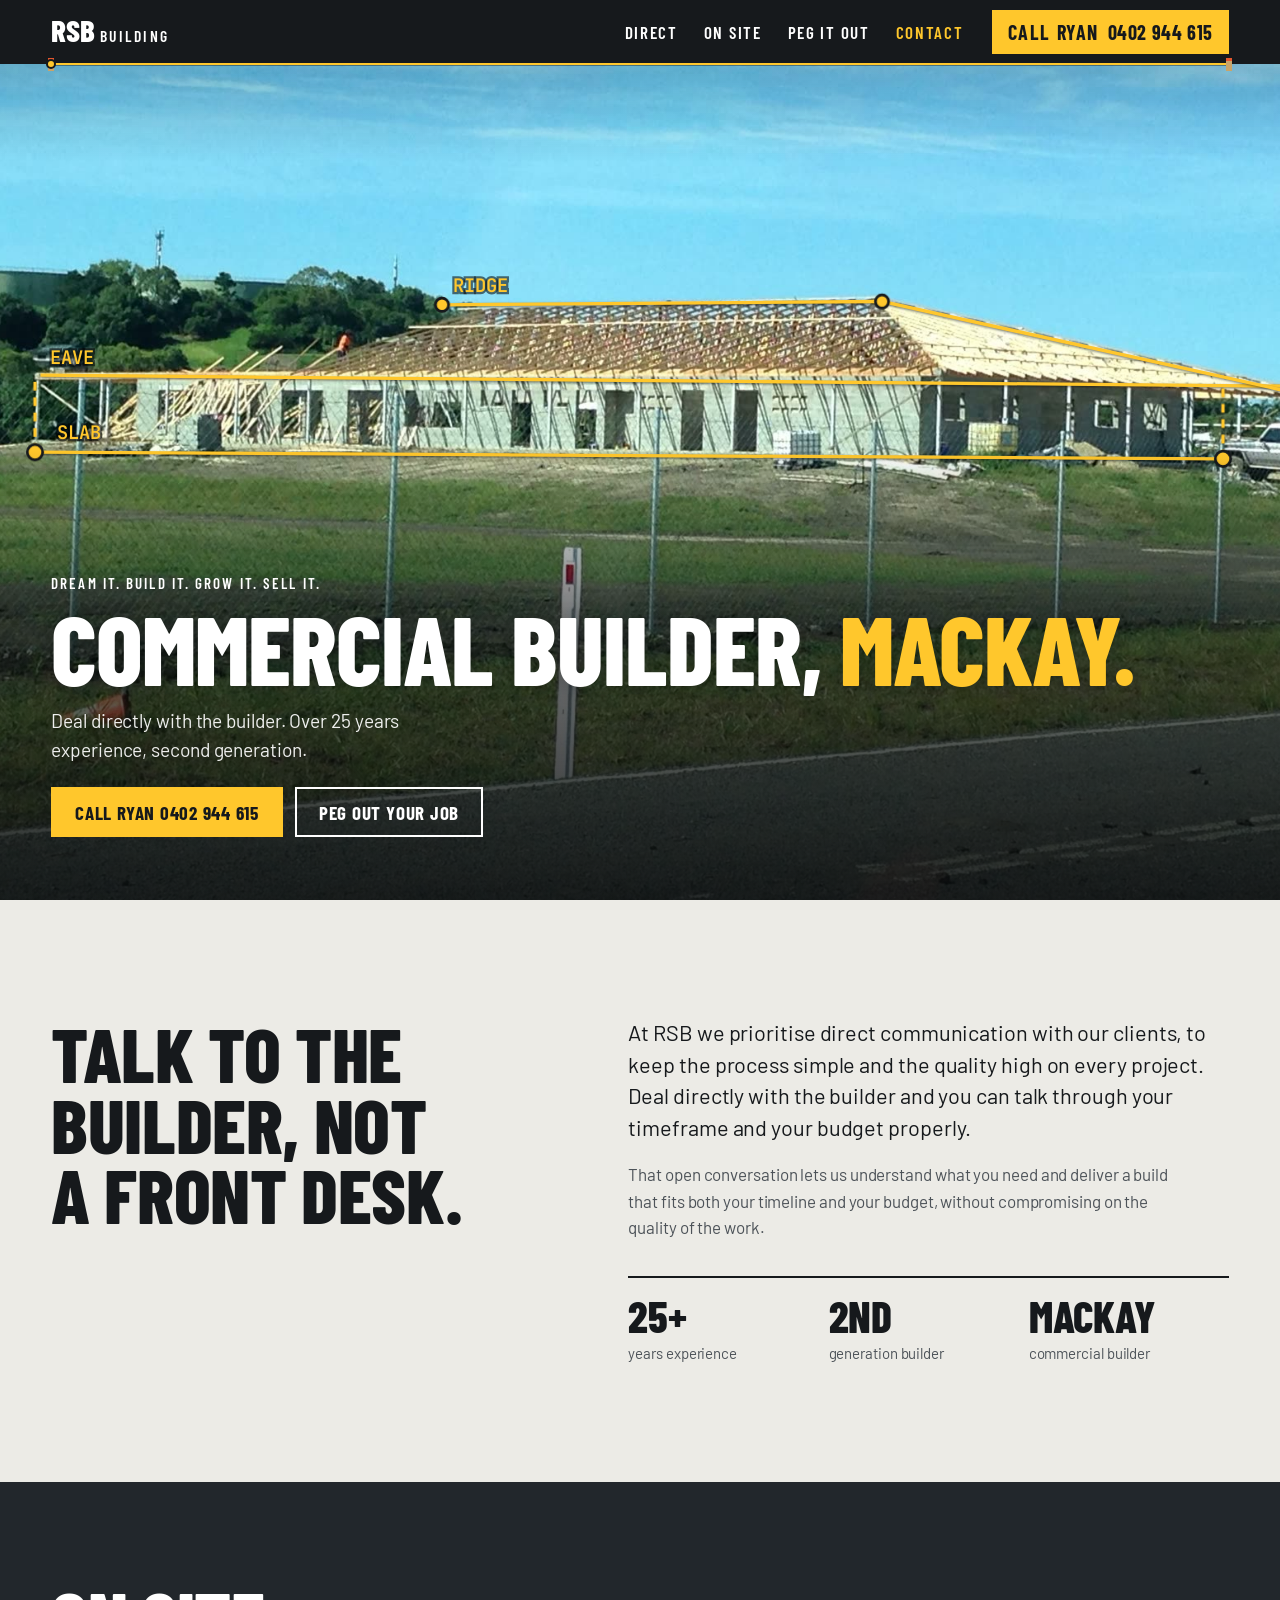
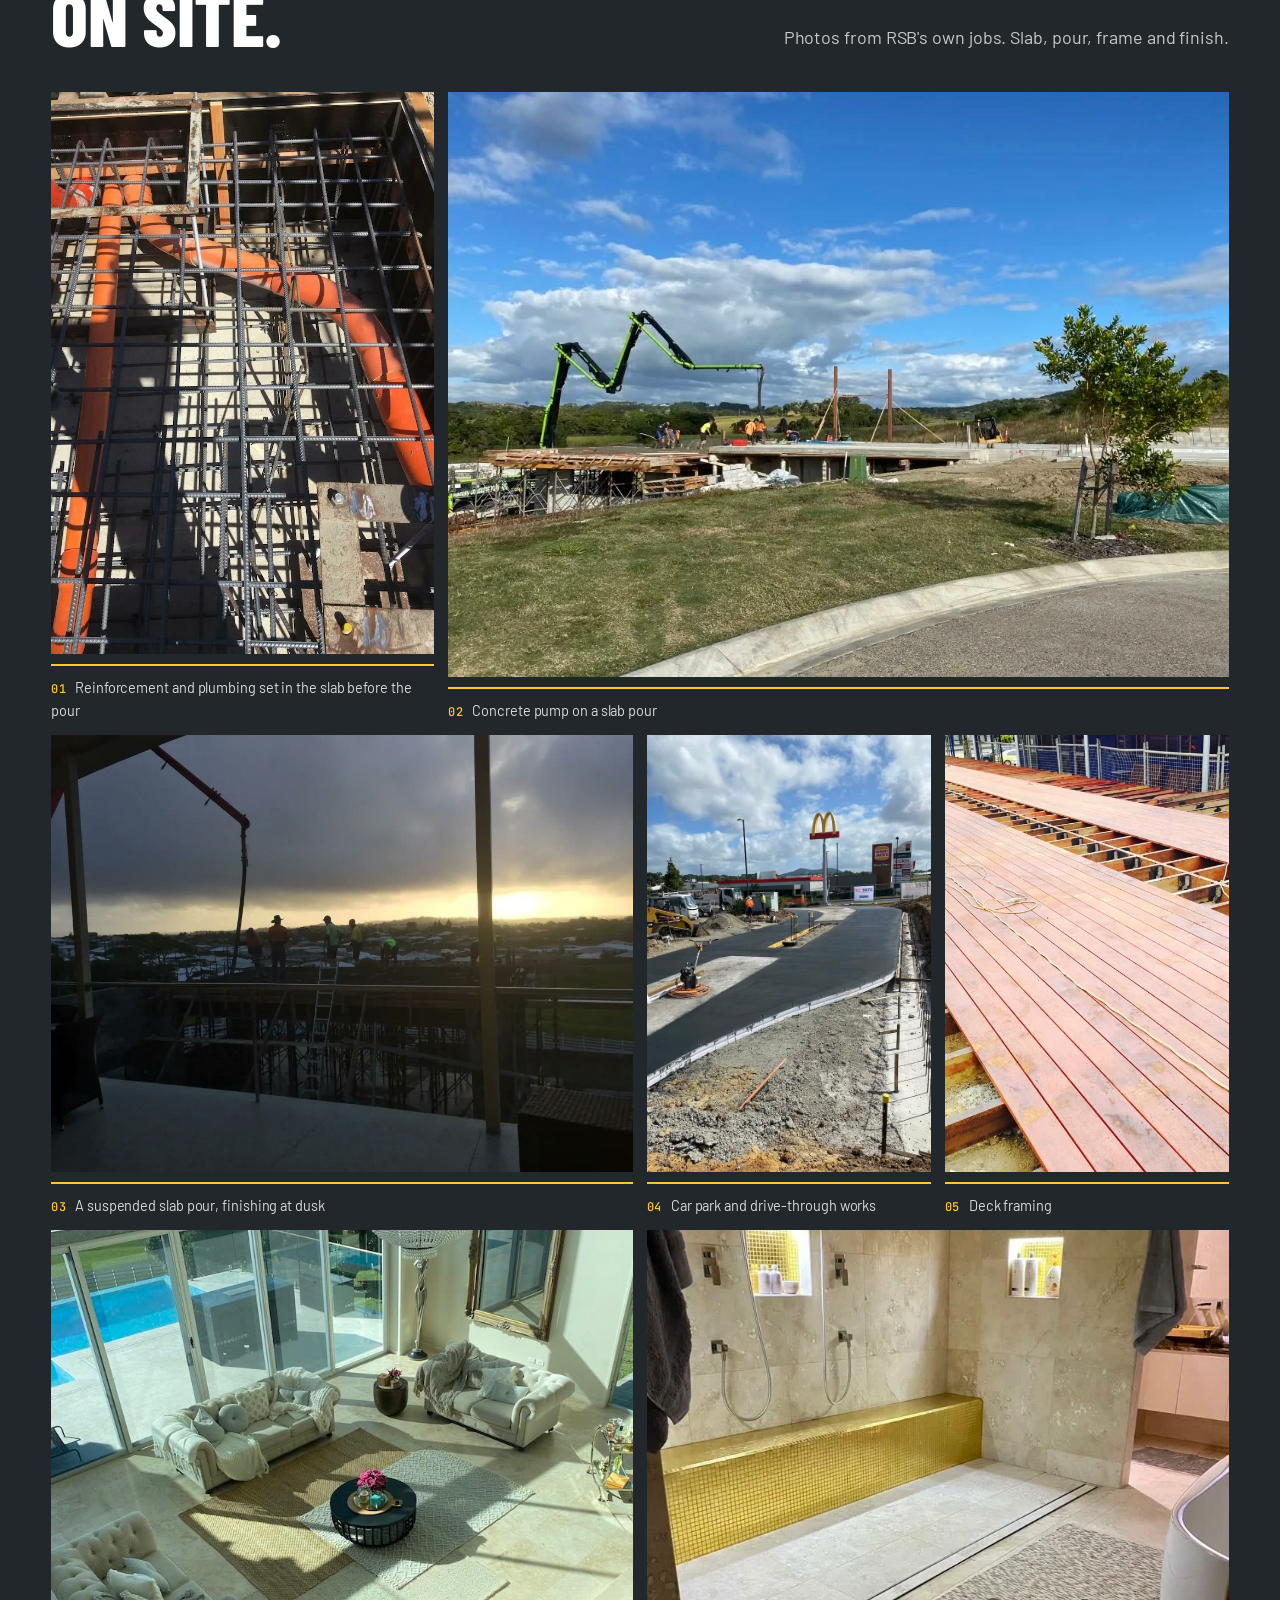
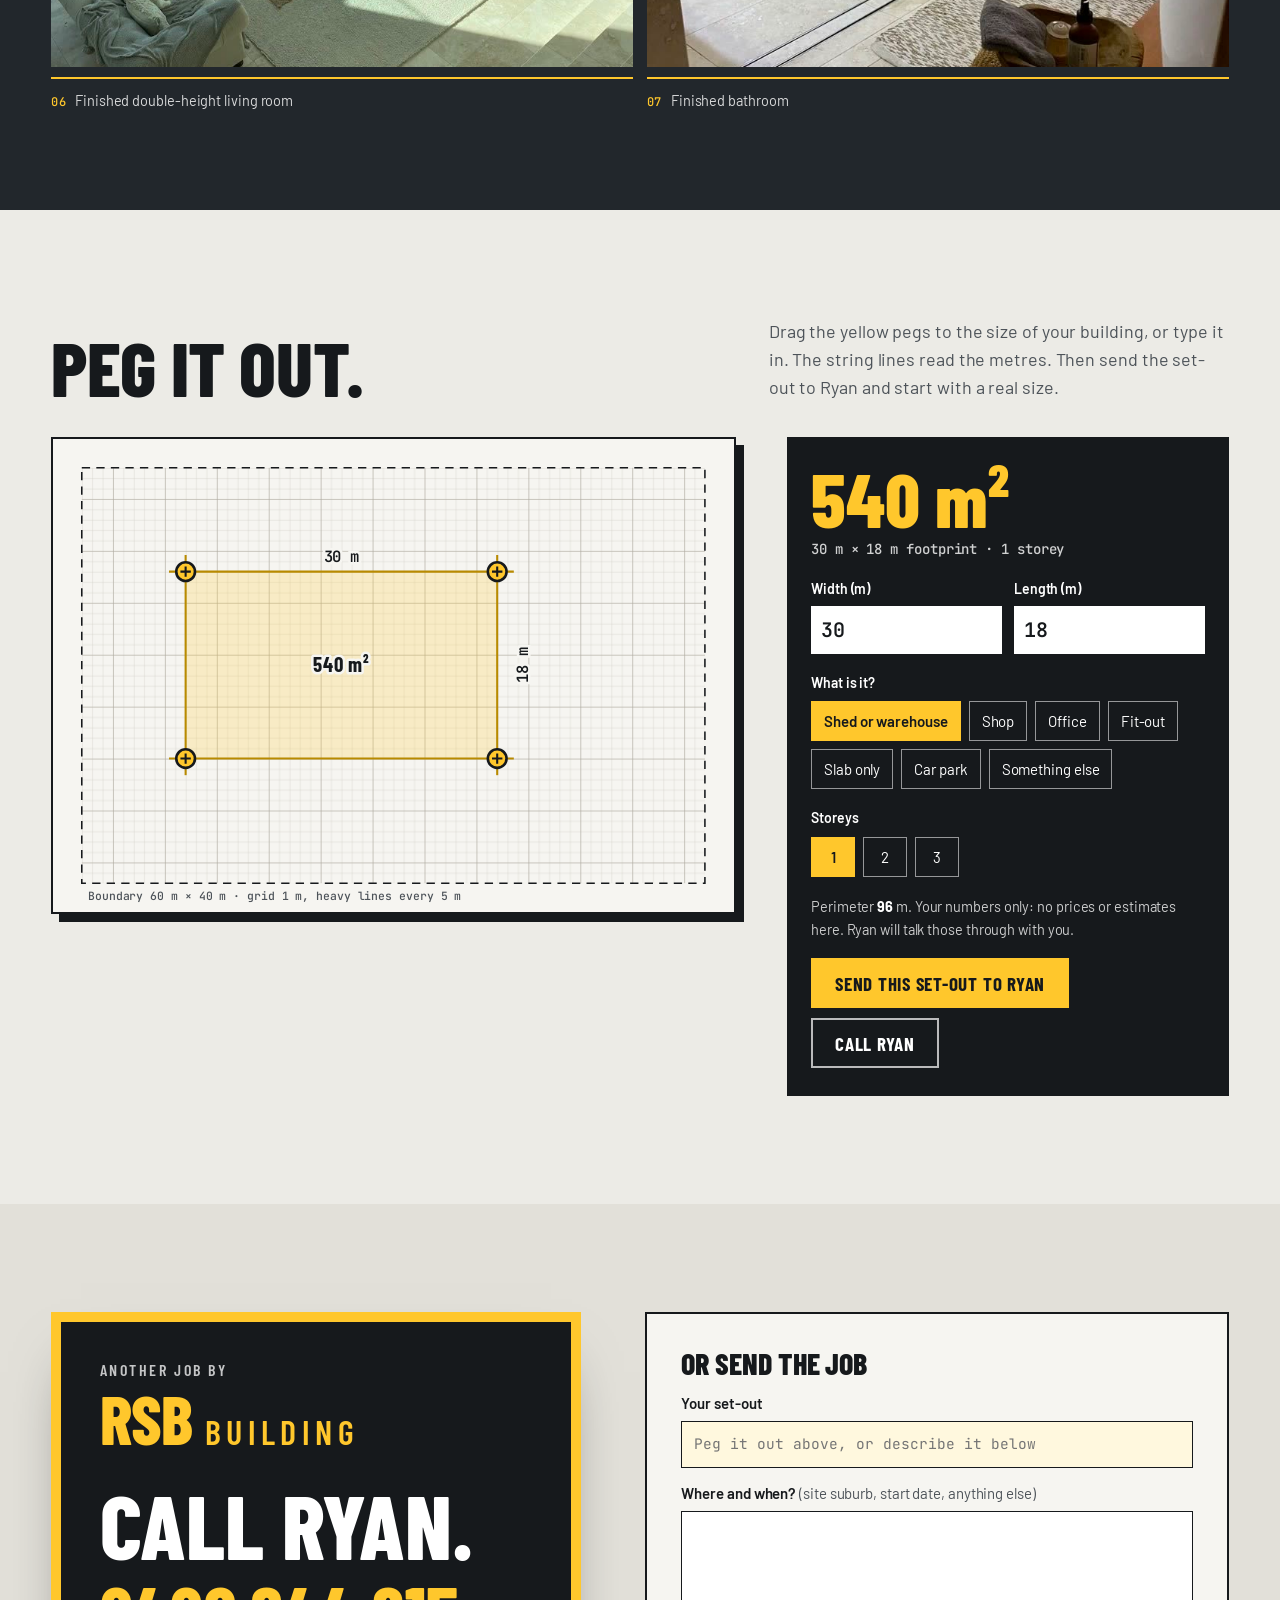
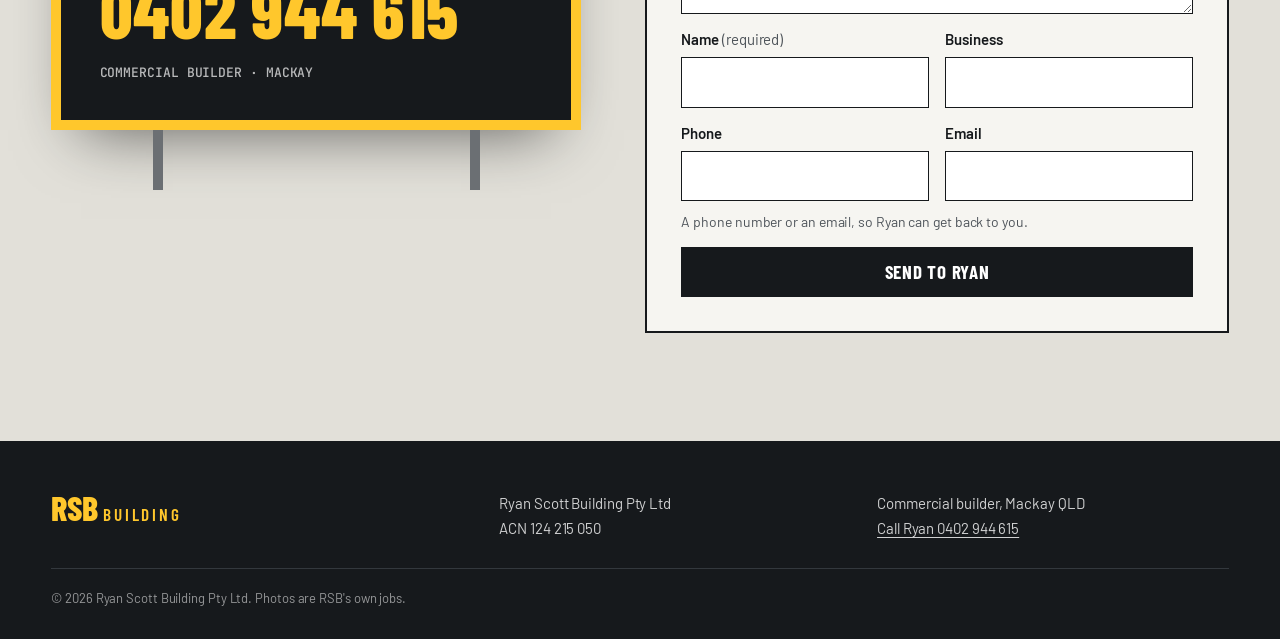
==== index.html @ b0ba8388 "RSB Building demo (noindex)" ====
<!doctype html>
<html lang="en-AU">
<head>
<meta charset="utf-8">
<meta name="viewport" content="width=device-width, initial-scale=1">
<title>RSB Building · Commercial builder, Mackay</title>
<meta name="description" content="RSB Building is a commercial builder in Mackay. Over 25 years experience, 2nd generation builder. Deal directly with the builder: call Ryan on 0402 944 615.">
<meta name="robots" content="noindex, nofollow">
<link rel="canonical" href="https://www.rsbbuilding.com.au/">
<meta property="og:title" content="RSB Building · Commercial builder, Mackay">
<meta property="og:description" content="RSB Building is a commercial builder in Mackay. Over 25 years experience, 2nd generation builder. Deal directly with the builder: call Ryan on 0402 944 615.">
<meta property="og:image" content="https://www.rsbbuilding.com.au/assets/photo/frame.jpg">
<meta name="theme-color" content="#16191c">
<link rel="icon" href="assets/peg.svg" type="image/svg+xml">
<link rel="preconnect" href="https://fonts.googleapis.com">
<link rel="preconnect" href="https://fonts.gstatic.com" crossorigin>
<link rel="stylesheet" href="https://fonts.googleapis.com/css2?family=Barlow+Condensed:wght@600;700;800&family=Barlow:wght@400;500;600&family=JetBrains+Mono:wght@500&display=swap">
<link rel="stylesheet" href="scrollcraft.css">
<link rel="stylesheet" href="site.css">
<script type="application/ld+json">{"@context":"https://schema.org","@type":"GeneralContractor","name":"RSB Building","legalName":"Ryan Scott Building Pty Ltd","url":"https://www.rsbbuilding.com.au/","telephone":"+61402944615","image":"https://www.rsbbuilding.com.au/assets/photo/frame.jpg","address":{"@type":"PostalAddress","addressLocality":"Mackay","addressRegion":"QLD","postalCode":"4740","addressCountry":"AU"},"areaServed":"Mackay, Queensland","description":"Commercial builder in Mackay. Over 25 years experience. 2nd generation builder.","founder":{"@type":"Person","name":"Ryan Scott"}}</script>
</head>
<body id="top">
<a class="skip" href="#main">Skip to content</a>
<header class="bar">
  <a class="bar__mark" href="#top" aria-label="RSB Building, home"><span class="wm"><b>RSB</b><span>Building</span></span></a>
  <nav aria-label="Sections"><ul>
    <li><a href="#direct">Direct</a></li><li><a href="#work">On site</a></li><li><a href="#peg">Peg it out</a></li><li><a href="#call">Contact</a></li>
  </ul></nav>
  <a class="bar__call" href="tel:+61402944615"><span>Call Ryan</span> 0402 944 615</a>
  <div class="string" aria-hidden="true"><i class="string__line"></i><i class="spike spike--a"></i><i class="spike spike--b"></i><i class="string__you" data-you></i></div>
</header>
<nav class="dock" aria-label="Call or send a job"><a href="tel:+61402944615">Call Ryan</a><a href="#peg">Peg out your job</a></nav>
<main id="main">
  <section class="hero" data-sc-act="flow" aria-labelledby="h1">
    <div class="hero__site" data-sc-parallax="0.1">
      <img src="assets/photo/frame.jpg" srcset="assets/photo/frame.jpg 1600w, assets/photo/frame-xl.jpg 2400w" sizes="100vw" alt="An RSB job: the roof framing going up on a long single-storey building" width="1600" height="1200" fetchpriority="high">
      <svg class="setout" viewBox="0 0 1200 900" preserveAspectRatio="xMidYMid slice" aria-hidden="true">
        <path class="s s1" d="M50 452 L1130 458" /><path class="s s2" d="M55 382 L1195 392" /><path class="s s3" d="M420 318 L820 315 L1195 398" />
        <path class="s s4" d="M50 452 L50 382" /><path class="s s5" d="M1130 458 L1130 388" />
        <g class="pegs"><circle cx="50" cy="452" r="7"/><circle cx="1130" cy="458" r="7"/><circle cx="420" cy="318" r="6"/><circle cx="820" cy="315" r="6"/></g>
        <g class="tags"><text x="70" y="440">SLAB</text><text x="64" y="372">EAVE</text><text x="430" y="306">RIDGE</text></g>
      </svg>
    </div>
    <div class="hero__scrim" aria-hidden="true"></div>
    <div class="hero__copy" data-sc-parallax="-0.06">
      <p class="kicker">Dream it. Build it. Grow it. Sell it.</p>
      <h1 id="h1">Commercial builder, <span>Mackay.</span></h1>
      <p class="hero__lede">Deal directly with the builder. Over 25 years experience, second generation.</p>
      <div class="hero__cta"><a class="btn btn--line" href="tel:+61402944615">Call Ryan 0402 944 615</a><a class="btn btn--ghost" href="#peg">Peg out your job</a></div>
    </div>
  </section>

  <section class="direct" id="direct" aria-labelledby="direct-h">
    <h2 id="direct-h" class="h2">Talk to the builder, not a front desk.</h2>
    <div class="direct__body" data-sc-in data-sc-stagger="80">
      <p class="direct__lede">At RSB we prioritise direct communication with our clients, to keep the process simple and the quality high on every project. Deal directly with the builder and you can talk through your timeframe and your budget properly.</p>
      <p>That open conversation lets us understand what you need and deliver a build that fits both your timeline and your budget, without compromising on the quality of the work.</p>
      <ul class="facts"><li><b>25+</b><span>years experience</span></li><li><b>2nd</b><span>generation builder</span></li><li><b>Mackay</b><span>commercial builder</span></li></ul>
    </div>
  </section>

  <section class="work" id="work" aria-labelledby="work-h">
    <div class="work__head"><h2 id="work-h" class="h2">On site.</h2><p class="lede">Photos from RSB's own jobs. Slab, pour, frame and finish.</p></div>
    <ul class="boards">
      <li class="board board--tall"><figure data-sc-reveal="up"><img src="assets/photo/reo.jpg" alt="Reinforcement and plumbing set in the slab before the pour" width="768" height="1024" loading="lazy"><figcaption><span class="mono">01</span> Reinforcement and plumbing set in the slab before the pour</figcaption></figure></li>
      <li class="board board--wide"><figure data-sc-reveal="up"><img src="assets/photo/pump.jpg" alt="Concrete pump on a slab pour" width="1024" height="768" loading="lazy"><figcaption><span class="mono">02</span> Concrete pump on a slab pour</figcaption></figure></li>
      <li class="board board--wide"><figure data-sc-reveal="up"><img src="assets/photo/dusk-pour.jpg" alt="A suspended slab pour, finishing at dusk" width="1024" height="768" loading="lazy"><figcaption><span class="mono">03</span> A suspended slab pour, finishing at dusk</figcaption></figure></li>
      <li class="board board--tall"><figure data-sc-reveal="up"><img src="assets/photo/carpark.jpg" alt="Car park and drive-through works" width="768" height="1024" loading="lazy"><figcaption><span class="mono">04</span> Car park and drive-through works</figcaption></figure></li>
      <li class="board board--wide"><figure data-sc-reveal="up"><img src="assets/photo/deck.jpg" alt="Deck framing" width="1024" height="768" loading="lazy"><figcaption><span class="mono">05</span> Deck framing</figcaption></figure></li>
      <li class="board board--tall"><figure data-sc-reveal="up"><img src="assets/photo/interior.jpg" alt="Finished double-height living room" width="768" height="1024" loading="lazy"><figcaption><span class="mono">06</span> Finished double-height living room</figcaption></figure></li>
      <li class="board board--tall"><figure data-sc-reveal="up"><img src="assets/photo/bathroom.jpg" alt="Finished bathroom" width="768" height="1024" loading="lazy"><figcaption><span class="mono">07</span> Finished bathroom</figcaption></figure></li>
    </ul>
  </section>

  <section class="peg" id="peg" aria-labelledby="peg-h">
    <div class="peg__head">
      <h2 id="peg-h" class="h2">Peg it out.</h2>
      <p class="lede">Drag the yellow pegs to the size of your building, or type it in. The string lines read the metres. Then send the set-out to Ryan and start with a real size.</p>
    </div>
    <div class="peg__table">
      <div class="plan" data-plan>
        <svg viewBox="0 0 640 440" data-plan-svg role="group" aria-label="Site plan: drag the corner pegs to size your building">
          <defs><pattern id="g1" width="10" height="10" patternUnits="userSpaceOnUse"><path d="M10 0H0V10" fill="none" stroke="#c9c6bd" stroke-width=".6"/></pattern><pattern id="g5" width="50" height="50" patternUnits="userSpaceOnUse"><rect width="50" height="50" fill="url(#g1)"/><path d="M50 0H0V50" fill="none" stroke="#a9a59a" stroke-width="1"/></pattern></defs>
          <rect x="20" y="20" width="600" height="400" fill="url(#g5)"/>
          <rect x="20" y="20" width="600" height="400" fill="none" stroke="#16191c" stroke-width="1.5" stroke-dasharray="8 6"/>
          <text x="26" y="436" class="plan__lbl">Boundary 60 m × 40 m · grid 1 m, heavy lines every 5 m</text>
          <g data-build></g>
        </svg>
      </div>
      <form class="peg__panel" data-peg-form>
        <p class="readout" aria-live="polite"><span data-area>0</span> m²<small data-dims></small></p>
        <div class="dims">
          <label>Width (m)<input type="number" name="w" min="3" max="60" step="0.5" inputmode="decimal" data-w></label>
          <label>Length (m)<input type="number" name="l" min="3" max="40" step="0.5" inputmode="decimal" data-l></label>
        </div>
        <fieldset class="chips"><legend>What is it?</legend><label><input type="radio" name="kind" value="Shed or warehouse" checked><span>Shed or warehouse</span></label><label><input type="radio" name="kind" value="Shop"><span>Shop</span></label><label><input type="radio" name="kind" value="Office"><span>Office</span></label><label><input type="radio" name="kind" value="Fit-out"><span>Fit-out</span></label><label><input type="radio" name="kind" value="Slab only"><span>Slab only</span></label><label><input type="radio" name="kind" value="Car park"><span>Car park</span></label><label><input type="radio" name="kind" value="Something else"><span>Something else</span></label></fieldset>
        <fieldset class="chips chips--s"><legend>Storeys</legend><label><input type="radio" name="storeys" value="1" checked><span>1</span></label><label><input type="radio" name="storeys" value="2"><span>2</span></label><label><input type="radio" name="storeys" value="3"><span>3</span></label></fieldset>
        <p class="peg__note">Perimeter <b data-perim>0</b> m. Your numbers only: no prices or estimates here. Ryan will talk those through with you.</p>
        <div class="peg__cta"><a class="btn btn--line" href="#call" data-send>Send this set-out to Ryan</a><a class="btn btn--ghost btn--dark" href="tel:+61402944615">Call Ryan</a></div>
      </form>
    </div>
  </section>

  <section class="sign" id="call" aria-labelledby="call-h">
    <div class="sign__board">
      <p class="sign__top">Another job by</p>
      <p class="sign__wm"><span class="wm"><b>RSB</b><span>Building</span></span></p>
      <h2 id="call-h" class="sign__h">Call Ryan.</h2>
      <a class="sign__tel" href="tel:+61402944615">0402 944 615</a>
      <p class="sign__small">Commercial builder · Mackay</p>
    </div>
    <form class="enquiry" data-enquiry novalidate>
      <h3>Or send the job</h3>
      <label class="field field--wide"><span>Your set-out</span><input name="setout" data-setout readonly placeholder="Peg it out above, or describe it below"></label>
      <label class="field field--wide"><span>Where and when? <em>(site suburb, start date, anything else)</em></span><textarea name="job" rows="3"></textarea></label>
      <label class="field"><span>Name <em>(required)</em></span><input name="name" autocomplete="name" required></label>
      <label class="field"><span>Business</span><input name="business" autocomplete="organization"></label>
      <label class="field"><span>Phone</span><input name="phone" type="tel" autocomplete="tel"></label>
      <label class="field"><span>Email</span><input name="email" type="email" autocomplete="email"></label>
      <p class="hint">A phone number or an email, so Ryan can get back to you.</p>
      <label class="hp" aria-hidden="true">Leave empty<input name="website" tabindex="-1" autocomplete="off"></label>
      <p class="err" data-err role="alert"></p>
      <button class="btn btn--dark" type="submit">Send to Ryan</button>
      <div class="done" data-done hidden tabindex="-1"></div>
    </form>
  </section>
</main>
<footer class="foot">
  <p class="foot__wm"><span class="wm"><b>RSB</b><span>Building</span></span></p>
  <p>Ryan Scott Building Pty Ltd<br>ACN 124 215 050</p>
  <p>Commercial builder, Mackay QLD<br><a href="tel:+61402944615">Call Ryan 0402 944 615</a></p>
  <p class="foot__small">© 2026 Ryan Scott Building Pty Ltd. Photos are RSB's own jobs.</p>
</footer>
<script src="scrollcraft.js"></script>
<script src="enquiry.config.js"></script>
<script src="site.js"></script>
</body>
</html>
---- scrollcraft.css ----
/* ============================================================================
   scrollcraft.css: the taste floor
   ----------------------------------------------------------------------------
   Two layers, and the split matters:

     TOKENS   what you override per brand. Colour roles, the type ramp, the
              spacing scale, elevation, motion. A brand is ~12 values.
     DEVICES  what the engine drives. Do not restyle these to taste; they are
              the mechanism. Style your own markup instead.

   Nothing here draws a "component". There are no card, badge, or pill classes,
   because a stylesheet that ships those is how every page built on it ends up
   with the same shapes. You get a floor and a vocabulary; the composition is
   yours.
   ========================================================================== */

/* ---------------------------------------------------------------- tokens -- */
:root {
  /* --- colour roles. Override these six and the page is rebranded. -------- */
  --sc-canvas:      #08090b;   /* the page ground. Drift interpolates this.   */
  --sc-surface:     #101217;   /* anything raised off the ground             */
  --sc-ink:         #f4f2ef;   /* primary text                               */
  --sc-ink-soft:    #9a9ba1;   /* secondary text. Tinted, never flat gray.   */
  --sc-accent:      #d8ff3e;   /* ONE accent. It owns a region, not confetti. */
  --sc-accent-ink:  #08090b;   /* text that sits on the accent               */

  --sc-hairline:    color-mix(in oklab, var(--sc-ink) 12%, transparent);
  --sc-hairline-strong: color-mix(in oklab, var(--sc-ink) 22%, transparent);

  /* --- type. Two families max. Display carries voice, text carries prose. - */
  --sc-font-display: "Instrument Sans", "Geist", system-ui, sans-serif;
  --sc-font-text:    "Geist", system-ui, sans-serif;
  --sc-font-mono:    "Geist Mono", ui-monospace, monospace;

  /* Fluid ramp. Tracking tightens as size grows because a face set at 6rem
     with 0 tracking reads loose; this is optical correction, not decoration. */
  --sc-t-xs:   clamp(0.75rem, 0.72rem + 0.15vw, 0.82rem);
  --sc-t-sm:   clamp(0.875rem, 0.84rem + 0.18vw, 0.95rem);
  --sc-t-base: clamp(1rem, 0.96rem + 0.22vw, 1.125rem);
  --sc-t-lg:   clamp(1.2rem, 1.1rem + 0.5vw, 1.5rem);
  --sc-t-xl:   clamp(1.6rem, 1.35rem + 1.2vw, 2.25rem);
  --sc-t-2xl:  clamp(2.1rem, 1.6rem + 2.4vw, 3.4rem);
  --sc-t-3xl:  clamp(2.8rem, 1.9rem + 4.2vw, 5rem);
  --sc-t-4xl:  clamp(3.4rem, 1.9rem + 6.6vw, 7.5rem);

  --sc-track-tight:  -0.035em;
  --sc-track-snug:   -0.02em;
  --sc-track-normal: -0.005em;
  --sc-track-wide:    0.08em;

  --sc-leading-none: 0.94;
  --sc-leading-tight: 1.06;
  --sc-leading-body: 1.62;

  --sc-measure: 62ch;

  /* --- space. 4px base: the useful middle steps an 8-only scale misses. --- */
  --sc-1: 0.25rem;  --sc-2: 0.5rem;   --sc-3: 0.75rem;  --sc-4: 1rem;
  --sc-5: 1.5rem;   --sc-6: 2rem;     --sc-7: 3rem;     --sc-8: 4rem;
  --sc-9: 6rem;     --sc-10: 8rem;    --sc-11: 12rem;

  /* Section rhythm is fluid so a phone doesn't inherit desktop air. */
  --sc-section: clamp(4.5rem, 9vw, 11rem);
  --sc-gutter:  clamp(1.25rem, 5vw, 5.5rem);
  --sc-maxw:    82rem;

  /* --- radius. Pick one scale for the page and hold it. ------------------- */
  --sc-r-sm: 6px;  --sc-r-md: 12px;  --sc-r-lg: 20px;  --sc-r-pill: 999px;

  /* --- elevation. Every shadow has an offset AND a soft blur, and is tinted
         to the canvas hue. A zero-offset coloured halo is decoration, not
         depth, so there isn't one here. ---------------------------------- */
  --sc-shadow-color: 220 40% 2%;
  --sc-e1: 0 1px 2px hsl(var(--sc-shadow-color) / 0.28),
           0 2px 6px -1px hsl(var(--sc-shadow-color) / 0.20);
  --sc-e2: 0 2px 4px hsl(var(--sc-shadow-color) / 0.24),
           0 8px 18px -4px hsl(var(--sc-shadow-color) / 0.30);
  --sc-e3: 0 4px 8px hsl(var(--sc-shadow-color) / 0.22),
           0 18px 40px -8px hsl(var(--sc-shadow-color) / 0.38),
           0 48px 90px -24px hsl(var(--sc-shadow-color) / 0.30);

  /* Edge light: a 1px top highlight sells a raised surface better than any
     amount of blur, because real raised things catch light on their lip. */
  --sc-edge: inset 0 1px 0 color-mix(in oklab, var(--sc-ink) 10%, transparent);

  /* --- motion. Built-in CSS easings are too weak for UI. ------------------ */
  --sc-ease-out:    cubic-bezier(0.23, 1, 0.32, 1);
  --sc-ease-in-out: cubic-bezier(0.77, 0, 0.175, 1);
  --sc-ease-drawer: cubic-bezier(0.32, 0.72, 0, 1);
  --sc-d-fast: 160ms;  --sc-d-base: 240ms;  --sc-d-slow: 420ms;

  --sc-z-stage: 1; --sc-z-copy: 20; --sc-z-chrome: 60;
}

/* --------------------------------------------------------------- reset -- */
*, *::before, *::after { box-sizing: border-box; }
html { -webkit-text-size-adjust: 100%; scroll-behavior: smooth; }
@media (prefers-reduced-motion: reduce) { html { scroll-behavior: auto; } }

body {
  margin: 0;
  background: var(--sc-canvas);
  color: var(--sc-ink);
  font-family: var(--sc-font-text);
  font-size: var(--sc-t-base);
  line-height: var(--sc-leading-body);
  letter-spacing: var(--sc-track-normal);
  -webkit-font-smoothing: antialiased;
  text-rendering: optimizeLegibility;
  font-synthesis-weight: none;
  overflow-x: clip;
}
img, video, canvas, svg { display: block; max-width: 100%; }
button, input, select, textarea { font: inherit; color: inherit; }

/* ------------------------------------------------- the browser surfaces --
   The parts you did not draw still carry the design. Selection, caret, focus
   ring, scrollbar and tabular numerals all ship with defaults that belong to no
   design system. Theming them is the cheapest signal that a page was built
   rather than assembled, and it is the step that gets skipped most reliably. */
::selection { background: var(--sc-accent); color: var(--sc-accent-ink); }
:root { caret-color: var(--sc-accent); accent-color: var(--sc-accent); }
:focus-visible {
  outline: 2px solid var(--sc-accent);
  outline-offset: 3px;
  border-radius: var(--sc-r-sm);
}
:where(a) { color: inherit; text-decoration-thickness: 1px; text-underline-offset: 0.22em; }
@supports (scrollbar-color: auto) {
  html { scrollbar-color: color-mix(in oklab, var(--sc-ink) 26%, transparent) transparent; scrollbar-width: thin; }
}
:where(table, .sc-nums, [data-sc-count]) { font-variant-numeric: tabular-nums; }

/* ----------------------------------------------------------- typography -- */
.sc-display {
  font-family: var(--sc-font-display);
  font-weight: 500;
  line-height: var(--sc-leading-none);
  letter-spacing: var(--sc-track-tight);
  text-wrap: balance;
  margin: 0;
}
.sc-display--xl { font-size: var(--sc-t-4xl); }
.sc-display--lg { font-size: var(--sc-t-3xl); }
.sc-display--md { font-size: var(--sc-t-2xl); letter-spacing: var(--sc-track-snug); }
.sc-lede {
  font-size: var(--sc-t-lg);
  line-height: 1.44;
  letter-spacing: var(--sc-track-snug);
  color: var(--sc-ink);
  max-width: 46ch;
  text-wrap: pretty;
  margin: 0;
}
.sc-body { max-width: var(--sc-measure); color: var(--sc-ink-soft); text-wrap: pretty; margin: 0; }
.sc-label {
  font-family: var(--sc-font-mono);
  font-size: var(--sc-t-xs);
  letter-spacing: var(--sc-track-wide);
  text-transform: uppercase;
  color: var(--sc-ink-soft);
}

/* ---------------------------------------------------------------- layout -- */
.sc-wrap { width: 100%; max-width: var(--sc-maxw); margin-inline: auto; padding-inline: var(--sc-gutter); }
.sc-section { padding-block: var(--sc-section); }
/* More space above a heading than below it: the gap belongs to the boundary,
   not to the pair. */
.sc-stack > * + * { margin-top: var(--sc-4); }
.sc-stack > :is(h1,h2,h3) { margin-top: var(--sc-7); }
.sc-stack > :is(h1,h2,h3):first-child { margin-top: 0; }
.sc-rule { height: 1px; border: 0; background: var(--sc-hairline); margin: 0; }

/* =============================================================== DEVICES ==
   Driven by the engine. Restyle your own markup, not these.                */

.sc-act--pinned { position: relative; }
.sc-stage {
  position: sticky; top: 0;
  height: 100vh; height: 100svh;
  overflow: clip;
  z-index: var(--sc-z-stage);
}

/* scrub / sequence media */
.sc-stage :is(video[data-sc-scrub], canvas[data-sc-sequence], .sc-stage__poster) {
  position: absolute; inset: 0;
  width: 100%; height: 100%;
  object-fit: cover;
}
video[data-sc-scrub] { opacity: 0; transition: opacity 380ms var(--sc-ease-out); }
.sc-has-clip video[data-sc-scrub] { opacity: 1; }
/* The poster is a live frame-holder, not a placeholder: it stays up until a
   real video frame has painted, which is what stops the blank-stage flash. */
.sc-stage__poster { z-index: 0; transition: opacity 380ms var(--sc-ease-out); }
.sc-has-clip .sc-stage__poster { opacity: 0; }

/* A scrim only where text sits. A full-frame darkening layer flattens the
   image everywhere to fix contrast in one corner. */
.sc-scrim {
  position: absolute; inset: 0; pointer-events: none; z-index: 1;
  background: linear-gradient(
    var(--sc-scrim-angle, 180deg),
    color-mix(in oklab, var(--sc-canvas) var(--sc-scrim-a, 78%), transparent) 0%,
    color-mix(in oklab, var(--sc-canvas) 30%, transparent) 42%,
    transparent 68%);
}
/* Point the scrim at the copy. A scrim gradient that darkens the top while the
   copy sits at the bottom fixes contrast nowhere and flattens the image
   everywhere, which is the most common way text-over-video goes wrong. */
.sc-scrim--bottom { --sc-scrim-angle: 0deg; }
.sc-scrim--left   { --sc-scrim-angle: 90deg; }
.sc-scrim--right  { --sc-scrim-angle: 270deg; }

/* Corner scrims, for copy anchored to a corner. An edge gradient has to darken
   a whole band across the frame to cover one corner; a corner gradient puts the
   density where the text is and leaves the rest of the image alone. Pair with
   .sc-copy--lead / .sc-copy--trail. */
.sc-scrim--lead {
  background: linear-gradient(to top right,
    color-mix(in oklab, var(--sc-canvas) 94%, transparent) 0%,
    color-mix(in oklab, var(--sc-canvas) 72%, transparent) 30%,
    color-mix(in oklab, var(--sc-canvas) 30%, transparent) 52%,
    transparent 72%);
}
.sc-scrim--trail {
  background: linear-gradient(to top left,
    color-mix(in oklab, var(--sc-canvas) 94%, transparent) 0%,
    color-mix(in oklab, var(--sc-canvas) 72%, transparent) 30%,
    color-mix(in oklab, var(--sc-canvas) 30%, transparent) 52%,
    transparent 72%);
}
/* A band across the bottom, for copy that spans the full width of the frame.
   That is what both corner anchors become below 860px, and it is also the right
   shape whenever the copy block is wider than a corner. */
.sc-scrim--band {
  background: linear-gradient(to top,
    color-mix(in oklab, var(--sc-canvas) 94%, transparent) 0%,
    color-mix(in oklab, var(--sc-canvas) 74%, transparent) 22%,
    color-mix(in oklab, var(--sc-canvas) 30%, transparent) 42%,
    transparent 58%);
}
.sc-scrim--vignette {
  background: radial-gradient(120% 90% at 50% 45%, transparent 40%,
              color-mix(in oklab, var(--sc-canvas) 70%, transparent) 100%);
}

/* copy over a stage.
   max-width is in rem, never ch. A `ch` on this container resolves against the
   CONTAINER's font-size (body size), not the display size of the heading inside
   it, so `max-width: 20ch` here silently produces a ~180px column and wraps a
   hero headline to six lines. Set a ch measure on the text element itself. */
.sc-copy {
  position: absolute; z-index: var(--sc-z-copy);
  inset-inline: var(--sc-gutter);
  max-width: min(46rem, 76vw);
  will-change: opacity, transform;
}
.sc-copy--lead   { left: var(--sc-gutter); bottom: clamp(3rem, 12vh, 9rem); }
/* inset-inline FIRST. It is the shorthand for left+right, so declaring it after
   `left: 50%` resets left to auto and the block drifts off the left edge. */
.sc-copy--center { inset-inline: auto; left: 50%; top: 50%; translate: -50% -50%; text-align: center; }
.sc-copy--trail  { inset-inline: auto; right: var(--sc-gutter); bottom: clamp(3rem, 12vh, 9rem); text-align: right; }

/* cue defaults: the engine writes opacity/transform inline, these are the
   pre-paint state so nothing flashes before the first read() */
[data-sc-cue] { opacity: 0; will-change: opacity, transform; }
.sc-ready [data-sc-cue] { transition: none; }

/* kinetic split */
.sc-split { display: inline-block; overflow: hidden; vertical-align: top; }
/* Descenders live below the baseline; a line mask clipped to the line box eats
   the tails off g, y, p, j. The padding buys them room back. */
.sc-split--line { display: block; padding-bottom: 0.14em; margin-bottom: -0.14em; }
.sc-split__i { display: inline-block; will-change: transform, opacity; }
.sc-is-split { opacity: 1 !important; }

/* horizontal rail */
[data-sc-pan] { display: flex; will-change: transform; }

/* reveal + parallax */
[data-sc-reveal] { will-change: clip-path; }
[data-sc-parallax] { will-change: transform; }

/* flow reveal (fires once) */
[data-sc-in], [data-sc-stagger] > * {
  opacity: 0;
  transform: translate3d(0, 14px, 0);
  transition: opacity 620ms var(--sc-ease-out), transform 620ms var(--sc-ease-out);
}
[data-sc-in].sc-in, [data-sc-stagger] > .sc-in { opacity: 1; transform: none; }

/* pointer devices */
[data-sc-tilt] { transform-style: preserve-3d; will-change: transform; }
[data-sc-magnet] { will-change: transform; }
/* isolation always; position only if nothing more specific already set it.
   Written with :where() (zero specificity) on purpose: a plain `position:
   relative` here has the same weight as `.sc-stage` and, being later in the
   file, silently wins. A stage carrying both attributes then stops being
   sticky and the whole act scrolls away instead of pinning. */
[data-sc-spotlight] { isolation: isolate; }
:where([data-sc-spotlight]) { position: relative; }
[data-sc-spotlight]::after {
  content: ""; position: absolute; inset: 0; pointer-events: none; z-index: 2;
  background: radial-gradient(
    28rem 28rem at calc(var(--sc-mx, 0.5) * 100%) calc(var(--sc-my, 0.5) * 100%),
    color-mix(in oklab, var(--sc-accent) 16%, transparent), transparent 70%);
  opacity: 0; transition: opacity var(--sc-d-slow) var(--sc-ease-out);
}
[data-sc-spotlight]:hover::after { opacity: 1; }

/* =========================================================== WORLDFLIGHT ==
   One fixed stage for the whole page. The only thing in document flow is the
   spacer, and it is empty. If you find yourself adding a section here, you want
   act mode instead: the moment a real block scrolls past the fixed stage, the
   page has a seam again and the whole point is gone.                        */

[data-sc-mode="worldflight"] { position: relative; }

.sc-world {
  position: fixed; inset: 0;
  overflow: clip;
  z-index: var(--sc-z-stage);
  background: var(--sc-canvas);
}

/* Every leg is mounted for the life of the page and stacked in the same box.
   The engine owns opacity, visibility and z-index here; do not set them. */
.sc-world__seg {
  position: absolute; inset: 0;
  opacity: 0;
  will-change: opacity;
}
.sc-world__seg > :is(video, img, canvas) {
  position: absolute; inset: 0;
  width: 100%; height: 100%;
  object-fit: cover;
}
/* The poster is the frame-holder AND the first camera move: the engine pushes
   it in slowly until a real decoded frame is available to replace it. */
.sc-world__poster {
  z-index: 0;
  transform-origin: 50% 50%;
  transition: opacity 420ms var(--sc-ease-out);
}
.sc-world__seg > video { z-index: 1; }
.sc-world__seg.sc-has-clip .sc-world__poster { opacity: 0; }
/* The act stylesheet lights a clip through its ancestor act. A worldflight leg
   has no act, so match the class the engine also writes on the clip itself. */
video[data-sc-scrub].sc-has-clip { opacity: 1; }

/* The copy layer is fixed too, and inert by default: the engine hands
   pointer-events back to a block only while it is actually legible. */
.sc-world__copy {
  position: fixed; inset: 0;
  z-index: var(--sc-z-copy);
  pointer-events: none;
}
.sc-world__scrim { position: absolute; inset: 0; pointer-events: none; z-index: 0; }
[data-sc-copy] {
  opacity: 0;
  pointer-events: none;
  will-change: opacity, transform;
}
.sc-ready [data-sc-copy] { transition: none; }

/* The track. Empty on purpose. */
.sc-world__spacer { pointer-events: none; }

/* scroll progress */
[data-sc-progress] {
  position: fixed; inset: 0 0 auto 0; height: 2px; z-index: var(--sc-z-chrome);
  background: var(--sc-accent); transform-origin: 0 50%; transform: scaleX(0);
  will-change: transform;
}

/* ----------------------------------------------------------- atmosphere --
   Depth is not only shadow. Grain keeps a flat dark ground from banding, and
   it is the difference between "a dark page" and "a lit room". */
.sc-grain { position: fixed; inset: 0; pointer-events: none; z-index: 3; opacity: 0.045; }
.sc-grain::before {
  content: ""; position: absolute; inset: -50%;
  background-image: url("data:image/svg+xml;utf8,<svg xmlns='http://www.w3.org/2000/svg' width='140' height='140'><filter id='n'><feTurbulence type='fractalNoise' baseFrequency='0.85' numOctaves='3'/></filter><rect width='140' height='140' filter='url(%23n)'/></svg>");
}

/* -------------------------------------------------------- reduced motion -- */
@media (prefers-reduced-motion: reduce) {
  /* Fewer and gentler, not zero. Opacity still carries the reveal so the page
     is comprehensible; every position change is dropped. */
  [data-sc-in], [data-sc-stagger] > * { transform: none; transition-duration: 220ms; }
  [data-sc-parallax], [data-sc-pan], .sc-split__i { transform: none !important; }
  /* A wipe is a position change too. Show reveal content settled. */
  [data-sc-reveal] { clip-path: none !important; }
  /* A rail's transform IS its navigation, not decoration. Zeroing it the way
     parallax and kinetic type are zeroed parks the act on its first screenful
     and makes everything past the fold unreachable: a device degrading into
     missing content. Hand the travel back to the reader as an ordinary scroll
     region instead, so the same items are all still gettable without motion.
     A build that would rather re-lay the rail out as a grid can still do that;
     this is the floor, not the ceiling. */
  [data-sc-act="pan"] .sc-stage,
  [data-sc-act="pan"] [data-sc-stage] {
    overflow-x: auto; overflow-y: hidden;
    overscroll-behavior-x: contain;
    scroll-snap-type: x proximity;
  }
  [data-sc-pan] > * { scroll-snap-align: center; }
  [data-sc-spotlight]::after { display: none; }
  /* A worldflight keeps its whole story here. No clip is ever fetched, so the
     posters are the film, and they cross-dissolve through exactly the same
     seams at exactly the same scroll positions. The push-in and the copy drift
     are the only things that go. */
  .sc-world__poster, [data-sc-copy] { transform: none !important; }
}

/* --------------------------------------------------------------- mobile -- */
@media (max-width: 860px) {
  .sc-copy { inset-inline: var(--sc-gutter); max-width: none; }
  .sc-copy--trail { text-align: left; }
  .sc-stage { height: 100svh; }
  /* .sc-copy--trail re-anchors to the left and spans the full width here, so a
     bottom-RIGHT corner gradient darkens the one corner the copy just left and
     guarantees a contrast failure over any bright clip. Point the density at
     the copy: the same band .sc-scrim--band paints. */
  .sc-scrim--trail {
    background: linear-gradient(to top,
      color-mix(in oklab, var(--sc-canvas) 94%, transparent) 0%,
      color-mix(in oklab, var(--sc-canvas) 74%, transparent) 22%,
      color-mix(in oklab, var(--sc-canvas) 30%, transparent) 42%,
      transparent 58%);
  }
}
---- site.css ----
/* RSB Building: the set-out */
:root {
  --sc-canvas: #ecebe6; --sc-surface: #e2e0d9; --sc-ink: #16191c; --sc-ink-soft: #4d5359;
  --sc-accent: #ffc72c; --sc-accent-ink: #16191c;
  --sc-font-display: "Barlow Condensed", "Arial Narrow", sans-serif; --sc-font-text: "Barlow", system-ui, sans-serif;
  --line: #ffc72c;          /* marker yellow: string lines, pegs, primary buttons */
  --steel: #22272c; --night: #16191c; --concrete: #ecebe6; --rule: #c9c6bd;
  --mono: "JetBrains Mono", ui-monospace, monospace;
  --gut: clamp(16px, 4vw, 56px); --bar-h: 64px;
}
html { scroll-padding-top: calc(var(--bar-h) + 10px); }
body { margin: 0; background: var(--concrete); color: var(--sc-ink); font: 400 17px/1.55 var(--sc-font-text); }
img { max-width: 100%; display: block; height: auto; }
a { color: inherit; }
.skip { position: absolute; left: -999px; top: 8px; z-index: 100; background: #fff; padding: 8px 12px; }
.skip:focus { left: 8px; }
:focus-visible { outline: 3px solid var(--line); outline-offset: 3px; box-shadow: 0 0 0 6px var(--night); }
.mono { font: 500 12px/1 var(--mono); letter-spacing: .04em; }
.kicker { font: 600 15px/1.2 var(--sc-font-display); letter-spacing: .14em; text-transform: uppercase; margin: 0 0 14px; }
.h2 { font: 800 clamp(42px, 6vw, 88px)/.92 var(--sc-font-display); text-transform: uppercase; letter-spacing: -.005em; margin: 0; text-wrap: balance; }
.lede { font-size: clamp(17px, 1.4vw, 20px); color: var(--sc-ink-soft); max-width: 46ch; margin: 16px 0 0; }
.btn { display: inline-flex; align-items: center; justify-content: center; min-height: 50px; padding: 0 22px; font: 700 19px/1 var(--sc-font-display); letter-spacing: .04em; text-transform: uppercase; text-decoration: none; border: 2px solid currentColor; border-radius: 0; cursor: pointer; background: transparent; color: inherit; transition: background-color .15s, color .15s; }
.btn--line { background: var(--line); border-color: var(--line); color: var(--night); }
.btn--line:hover { background: #fff; border-color: #fff; }
.btn--ghost { color: #fff; }
.btn--ghost:hover { background: #fff; color: var(--night); }
.btn--ghost.btn--dark, .btn--dark { color: var(--night); }
.btn--dark { background: var(--night); color: #fff; border-color: var(--night); }
.btn--dark:hover { background: var(--line); color: var(--night); border-color: var(--line); }
.btn--ghost.btn--dark { background: transparent; color: var(--night); }
.btn--ghost.btn--dark:hover { background: var(--night); color: #fff; }

/* wordmark (type only; no logo exists yet) */
.wm { display: inline-flex; align-items: baseline; gap: .28em; font-family: var(--sc-font-display); text-transform: uppercase; line-height: 1; white-space: nowrap; }
.wm b { font-weight: 800; font-size: 1.55em; letter-spacing: -.01em; }
.wm span { font-weight: 600; letter-spacing: .16em; font-size: .78em; }

/* ---------- bar with the string line ---------- */
.bar { position: fixed; inset: 0 0 auto 0; z-index: 50; height: var(--bar-h); display: flex; align-items: center; gap: 28px; padding: 0 var(--gut); background: var(--night); color: #fff; }
.bar__mark { text-decoration: none; font-size: 20px; }
.bar nav { margin-left: auto; }
.bar ul { display: flex; gap: 26px; list-style: none; margin: 0; padding: 0; }
.bar nav a { text-decoration: none; font: 600 17px/1 var(--sc-font-display); letter-spacing: .1em; text-transform: uppercase; }
.bar nav a:hover, .bar nav a.on { color: var(--line); }
.bar__call { text-decoration: none; font: 700 20px/1 var(--sc-font-display); background: var(--line); color: var(--night); padding: 12px 16px; letter-spacing: .03em; }
.bar__call span { text-transform: uppercase; letter-spacing: .08em; margin-right: 4px; }
.string { position: absolute; left: var(--gut); right: var(--gut); bottom: -9px; height: 18px; pointer-events: none; }
.string__line { position: absolute; left: 0; right: 0; top: 8px; height: 1.5px; background: var(--line); box-shadow: 0 1px 0 rgba(0,0,0,.35); }
.spike { position: absolute; top: 3px; width: 6px; height: 13px; background: #c8a46a; border-top: 3px solid #e4572e; }
.spike--a { left: -3px; } .spike--b { right: -3px; }
.string__you { position: absolute; top: 4px; left: calc(var(--you, 0) * 100%); width: 10px; height: 10px; margin-left: -5px; border-radius: 50%; background: var(--line); border: 2px solid var(--night); transition: left .25s ease-out; }
.dock { display: none; }

/* ---------- hero ---------- */
.hero { position: relative; min-height: 100svh; overflow: clip; color: #fff; background: var(--night); display: flex; align-items: flex-end; }
.hero__site { position: absolute; inset: -5% 0; }
.hero__site img, .setout { position: absolute; inset: 0; width: 100%; height: 100%; object-fit: cover; }
.setout .s { fill: none; stroke: var(--line); stroke-width: 3; stroke-dasharray: 1400; stroke-dashoffset: 1400; animation: draw 1.6s cubic-bezier(.3,.7,.2,1) forwards; filter: drop-shadow(0 1px 1px rgba(0,0,0,.5)); }
.setout .s2 { animation-delay: .25s; } .setout .s3 { animation-delay: .5s; } .setout .s4, .setout .s5 { animation-delay: .9s; stroke-dasharray: 8 6; stroke-dashoffset: 0; opacity: 0; animation-name: fade; }
.setout .pegs circle { fill: var(--line); stroke: var(--night); stroke-width: 2.5; opacity: 0; animation: fade .4s 1.2s forwards; }
.setout .tags text { font: 600 17px var(--mono); fill: var(--line); paint-order: stroke; stroke: rgba(0,0,0,.55); stroke-width: 4px; opacity: 0; animation: fade .4s 1.5s forwards; }
@keyframes draw { to { stroke-dashoffset: 0; } }
@keyframes fade { to { opacity: 1; } }
.hero__scrim { position: absolute; inset: 0; background: linear-gradient(180deg, rgba(14,24,34,.35) 0%, rgba(14,24,34,0) 18%, rgba(10,12,14,0) 50%, rgba(10,12,14,.55) 68%, rgba(10,12,14,.88) 100%); }
.hero__copy { position: relative; z-index: 2; padding: 0 var(--gut) clamp(36px, 7vh, 72px); max-width: 1200px; }
.hero h1 { font: 800 clamp(54px, 7.6vw, 124px)/.86 var(--sc-font-display); text-transform: uppercase; margin: 0; letter-spacing: -.01em; text-shadow: 0 2px 18px rgba(0,0,0,.25); }
.hero h1 span { color: var(--line); }
.hero__lede { font-size: clamp(18px, 1.5vw, 22px); max-width: 40ch; margin: 16px 0 22px; color: rgba(255,255,255,.92); }
.hero__cta { display: flex; flex-wrap: wrap; gap: 12px; }

/* ---------- direct ---------- */
.direct { padding: clamp(80px, 13vh, 150px) var(--gut); display: grid; grid-template-columns: minmax(0, 5fr) minmax(0, 6fr); gap: clamp(30px, 6vw, 90px); align-items: start; }
.direct__lede { font-size: clamp(20px, 1.7vw, 25px); line-height: 1.45; margin: 0 0 18px; }
.direct__body > p:not(.direct__lede) { color: var(--sc-ink-soft); margin: 0; max-width: 56ch; }
.facts { list-style: none; padding: 0; margin: 36px 0 0; display: grid; grid-template-columns: repeat(3, 1fr); border-top: 2px solid var(--night); }
.facts li { padding: 16px 16px 0 0; display: grid; gap: 4px; }
.facts b { font: 800 clamp(34px, 3.4vw, 52px)/1 var(--sc-font-display); text-transform: uppercase; }
.facts span { color: var(--sc-ink-soft); font-size: 15px; }

/* ---------- on site ---------- */
.work { padding: clamp(70px, 11vh, 130px) var(--gut); background: var(--steel); color: #fff; }
.work__head { display: flex; justify-content: space-between; align-items: end; gap: 30px; flex-wrap: wrap; margin-bottom: 40px; }
.work .lede { color: rgba(255,255,255,.75); margin: 0; }
.boards { list-style: none; margin: 0; padding: 0; display: grid; grid-template-columns: repeat(12, 1fr); gap: 14px; grid-auto-flow: dense; }
.board figure { margin: 0; height: 100%; display: flex; flex-direction: column; }
.board img { width: 100%; flex: 1; object-fit: cover; min-height: 0; }
.board figcaption { font-size: 14.5px; color: rgba(255,255,255,.82); padding: 10px 0 0; border-top: 2px solid var(--line); margin-top: 10px; }
.board figcaption .mono { color: var(--line); margin-right: 6px; }
.board--tall { grid-column: span 3; } .board--wide { grid-column: span 6; }
.board--tall img { aspect-ratio: 3/4; } .board--wide img { aspect-ratio: 4/3; }
.boards li:nth-child(1) { grid-column: span 4; } .boards li:nth-child(2) { grid-column: span 8; }
.boards li:nth-child(2) img { aspect-ratio: auto; height: 100%; }
.boards li:nth-child(3) { grid-column: span 6; } .boards li:nth-child(4) { grid-column: span 3; } .boards li:nth-child(5) { grid-column: span 3; }
.boards li:nth-child(5) img { aspect-ratio: 3/4; }
.boards li:nth-child(6), .boards li:nth-child(7) { grid-column: span 6; }
.boards li:nth-child(6) img, .boards li:nth-child(7) img { aspect-ratio: 4/3; object-position: center 40%; }

/* ---------- peg it out ---------- */
.peg { padding: clamp(80px, 12vh, 140px) var(--gut); }
.peg__head { display: flex; justify-content: space-between; align-items: end; gap: 30px; flex-wrap: wrap; margin-bottom: 36px; }
.peg__head .lede { margin: 0; }
.peg__table { display: grid; grid-template-columns: minmax(0, 1.55fr) minmax(300px, 1fr); gap: clamp(24px, 4vw, 56px); align-items: start; }
.plan { background: #f6f5f1; border: 2px solid var(--night); padding: 8px; box-shadow: 8px 8px 0 var(--night); }
.plan svg { display: block; width: 100%; height: auto; touch-action: none; user-select: none; -webkit-user-select: none; }
.plan__lbl { font: 500 11px var(--mono); fill: #4d5359; }
.bld { fill: rgba(255,199,44,.22); stroke: none; }
.strg { stroke: #b88a00; stroke-width: 2; }
.dimt { font: 600 15px var(--mono); fill: var(--night); paint-order: stroke; stroke: #f6f5f1; stroke-width: 5px; }
.dimt--area { font: 700 20px var(--sc-font-display); letter-spacing: .04em; }
.pegh { cursor: grab; outline: none; }
.pegh .hit { fill: transparent; }
.pegh .head { fill: var(--line); stroke: var(--night); stroke-width: 2.5; transition: r .12s; }
.pegh .cross { stroke: var(--night); stroke-width: 2; }
.pegh:hover .head, .pegh:focus-visible .head, .pegh.drag .head { r: 12; }
.pegh:focus-visible .ring { stroke: var(--night); stroke-width: 3; fill: none; stroke-dasharray: 4 3; }
.pegh .ring { fill: none; }
.peg__panel { background: var(--night); color: #fff; padding: 26px 24px 28px; display: grid; gap: 18px; }
.readout { margin: 0; font: 800 clamp(54px, 6vw, 84px)/.9 var(--sc-font-display); color: var(--line); }
.readout small { display: block; font: 500 14px/1.4 var(--mono); color: rgba(255,255,255,.8); margin-top: 8px; }
.dims { display: grid; grid-template-columns: 1fr 1fr; gap: 12px; }
.dims label { display: grid; gap: 6px; font-weight: 600; font-size: 14px; }
.dims input { font: 600 20px var(--mono); padding: 10px; background: #fff; border: 0; color: var(--night); width: 100%; box-sizing: border-box; min-height: 48px; }
.chips { border: 0; padding: 0; margin: 0; display: flex; flex-wrap: wrap; gap: 8px; }
.chips legend { font-weight: 600; font-size: 14px; margin-bottom: 8px; padding: 0; }
.chips label { position: relative; }
.chips input { position: absolute; inset: 0; opacity: 0; cursor: pointer; margin: 0; }
.chips span { display: inline-flex; align-items: center; min-height: 40px; padding: 0 12px; border: 1.5px solid rgba(255,255,255,.55); font-size: 15px; }
.chips--s span { min-width: 44px; justify-content: center; }
.chips input:checked + span { background: var(--line); color: var(--night); border-color: var(--line); font-weight: 600; }
.chips input:focus-visible + span { outline: 3px solid #fff; outline-offset: 2px; }
.peg__note { margin: 0; font-size: 14.5px; color: rgba(255,255,255,.78); }
.peg__note b { color: #fff; }
.peg__cta { display: flex; flex-wrap: wrap; gap: 10px; }
.peg__panel .btn--ghost.btn--dark { color: #fff; border-color: rgba(255,255,255,.7); }
.peg__panel .btn--ghost.btn--dark:hover { background: #fff; color: var(--night); }

/* ---------- the site sign (close) ---------- */
.sign { padding: clamp(80px, 12vh, 140px) var(--gut); background: var(--surface, var(--sc-surface)); display: grid; grid-template-columns: minmax(0, 1fr) minmax(0, 1.1fr); gap: clamp(28px, 5vw, 70px); align-items: start; }
.sign__board { background: var(--night); color: #fff; padding: clamp(26px, 3vw, 44px); border: 10px solid var(--line); position: relative; box-shadow: 0 30px 60px -30px rgba(0,0,0,.6); }
.sign__board::after { content: ""; position: absolute; left: 18%; right: 18%; bottom: -70px; height: 60px; background: linear-gradient(90deg, #6b6f73 0 10px, transparent 10px calc(100% - 10px), #6b6f73 calc(100% - 10px)); }
.sign__top { margin: 0; font: 600 16px var(--sc-font-display); letter-spacing: .16em; text-transform: uppercase; color: rgba(255,255,255,.75); }
.sign__wm { margin: 6px 0 22px; font-size: clamp(30px, 3.4vw, 46px); color: var(--line); }
.sign__h { margin: 0; font: 800 clamp(56px, 7vw, 110px)/.9 var(--sc-font-display); text-transform: uppercase; }
.sign__tel { display: inline-block; margin-top: 10px; font: 800 clamp(44px, 5.6vw, 88px)/1 var(--sc-font-display); color: var(--line); text-decoration: none; letter-spacing: .01em; }
.sign__tel:hover { text-decoration: underline; text-decoration-thickness: 4px; }
.sign__small { margin: 18px 0 0; font: 500 13px var(--mono); color: rgba(255,255,255,.7); text-transform: uppercase; }
.enquiry { display: grid; grid-template-columns: 1fr 1fr; gap: 14px 16px; background: #f6f5f1; border: 2px solid var(--night); padding: clamp(20px, 3vw, 34px); margin-top: 0; }
.enquiry h3 { grid-column: 1/-1; margin: 0; font: 800 30px/1 var(--sc-font-display); text-transform: uppercase; }
.field { display: grid; gap: 6px; }
.field--wide, .hint, .err, .enquiry .btn, .done { grid-column: 1/-1; }
.field > span { font-weight: 600; font-size: 15px; }
.field em { font-style: normal; font-weight: 400; color: var(--sc-ink-soft); }
.field input, .field textarea { font: inherit; padding: 11px 12px; border: 1.5px solid var(--night); background: #fff; border-radius: 0; min-height: 46px; width: 100%; box-sizing: border-box; }
.field input[readonly] { background: #fff8de; font-family: var(--mono); font-size: 14.5px; }
.hint { margin: -4px 0 0; font-size: 14px; color: var(--sc-ink-soft); }
.hp { position: absolute; left: -9999px; }
.err { margin: 0; color: #a3200b; font-weight: 600; } .err:empty { display: none; }
.done { background: #fff8de; border-left: 6px solid var(--line); padding: 18px; }
.done h4 { margin: 0 0 6px; font: 800 24px var(--sc-font-display); text-transform: uppercase; }
.done p { margin: 0 0 6px; }

/* ---------- footer, 404 ---------- */
.foot { background: var(--night); color: rgba(255,255,255,.8); padding: 50px var(--gut) 30px; display: grid; grid-template-columns: 1.2fr 1fr 1fr; gap: 26px; font-size: 15px; margin-top: 0; }
.foot p { margin: 0; line-height: 1.7; }
.foot__wm { font-size: 22px; color: var(--line); }
.foot__small { grid-column: 1/-1; font-size: 13px; color: rgba(255,255,255,.55); border-top: 1px solid #33383d; padding-top: 18px; }
.nf__main { padding: calc(var(--bar-h) + 80px) var(--gut) 100px; }
.nf__main h1 { font: 800 clamp(54px, 8vw, 120px)/.9 var(--sc-font-display); text-transform: uppercase; margin: 0; }

/* ---------- smaller screens ---------- */
@media (max-width: 1000px) {
  .bar nav { display: none; }
  .bar__call { margin-left: auto; }
  .direct, .peg__table, .sign { grid-template-columns: 1fr; }
  .sign__board { margin-bottom: 70px; }
}
@media (max-width: 700px) {
  :root { --bar-h: 56px; }
  body { padding-bottom: 58px; font-size: 16px; }
  .bar { gap: 12px; }
  .bar__call { font-size: 17px; padding: 10px 12px; }
  .bar__call span { display: none; }
  .dock { display: grid; grid-template-columns: 1fr 1fr; position: fixed; inset: auto 0 0 0; z-index: 60; }
  .dock a { min-height: 58px; display: grid; place-items: center; text-decoration: none; font: 700 18px var(--sc-font-display); text-transform: uppercase; letter-spacing: .06em; background: var(--line); color: var(--night); }
  .dock a + a { background: var(--night); color: #fff; }
  .hero { min-height: 92svh; }
  .hero__site img, .setout { object-position: 38% center; }
  .hero__scrim { background: linear-gradient(180deg, rgba(14,24,34,.3) 0%, rgba(10,12,14,0) 30%, rgba(10,12,14,.7) 55%, rgba(10,12,14,.9) 100%); }
  .hero h1 { font-size: clamp(54px, 16vw, 78px); }
  .facts { grid-template-columns: 1fr 1fr 1fr; }
  .facts span { font-size: 13px; }
  .boards { grid-template-columns: 1fr 1fr; gap: 10px; }
  .boards li:nth-child(n) { grid-column: span 1; }
  .boards li:nth-child(2), .boards li:nth-child(3), .boards li:nth-child(6), .boards li:nth-child(7) { grid-column: span 2; }
  .boards li:nth-child(2) img { aspect-ratio: 4/3; height: auto; }
  .board figcaption { font-size: 13.5px; }
  .enquiry { grid-template-columns: 1fr; }
  .foot { grid-template-columns: 1fr; }
}
@media (prefers-reduced-motion: reduce) {
  .setout .s, .setout .pegs circle, .setout .tags text { animation: none; stroke-dashoffset: 0; opacity: 1; }
  .setout .s4, .setout .s5 { opacity: 1; }
  .string__you { transition: none; }
}
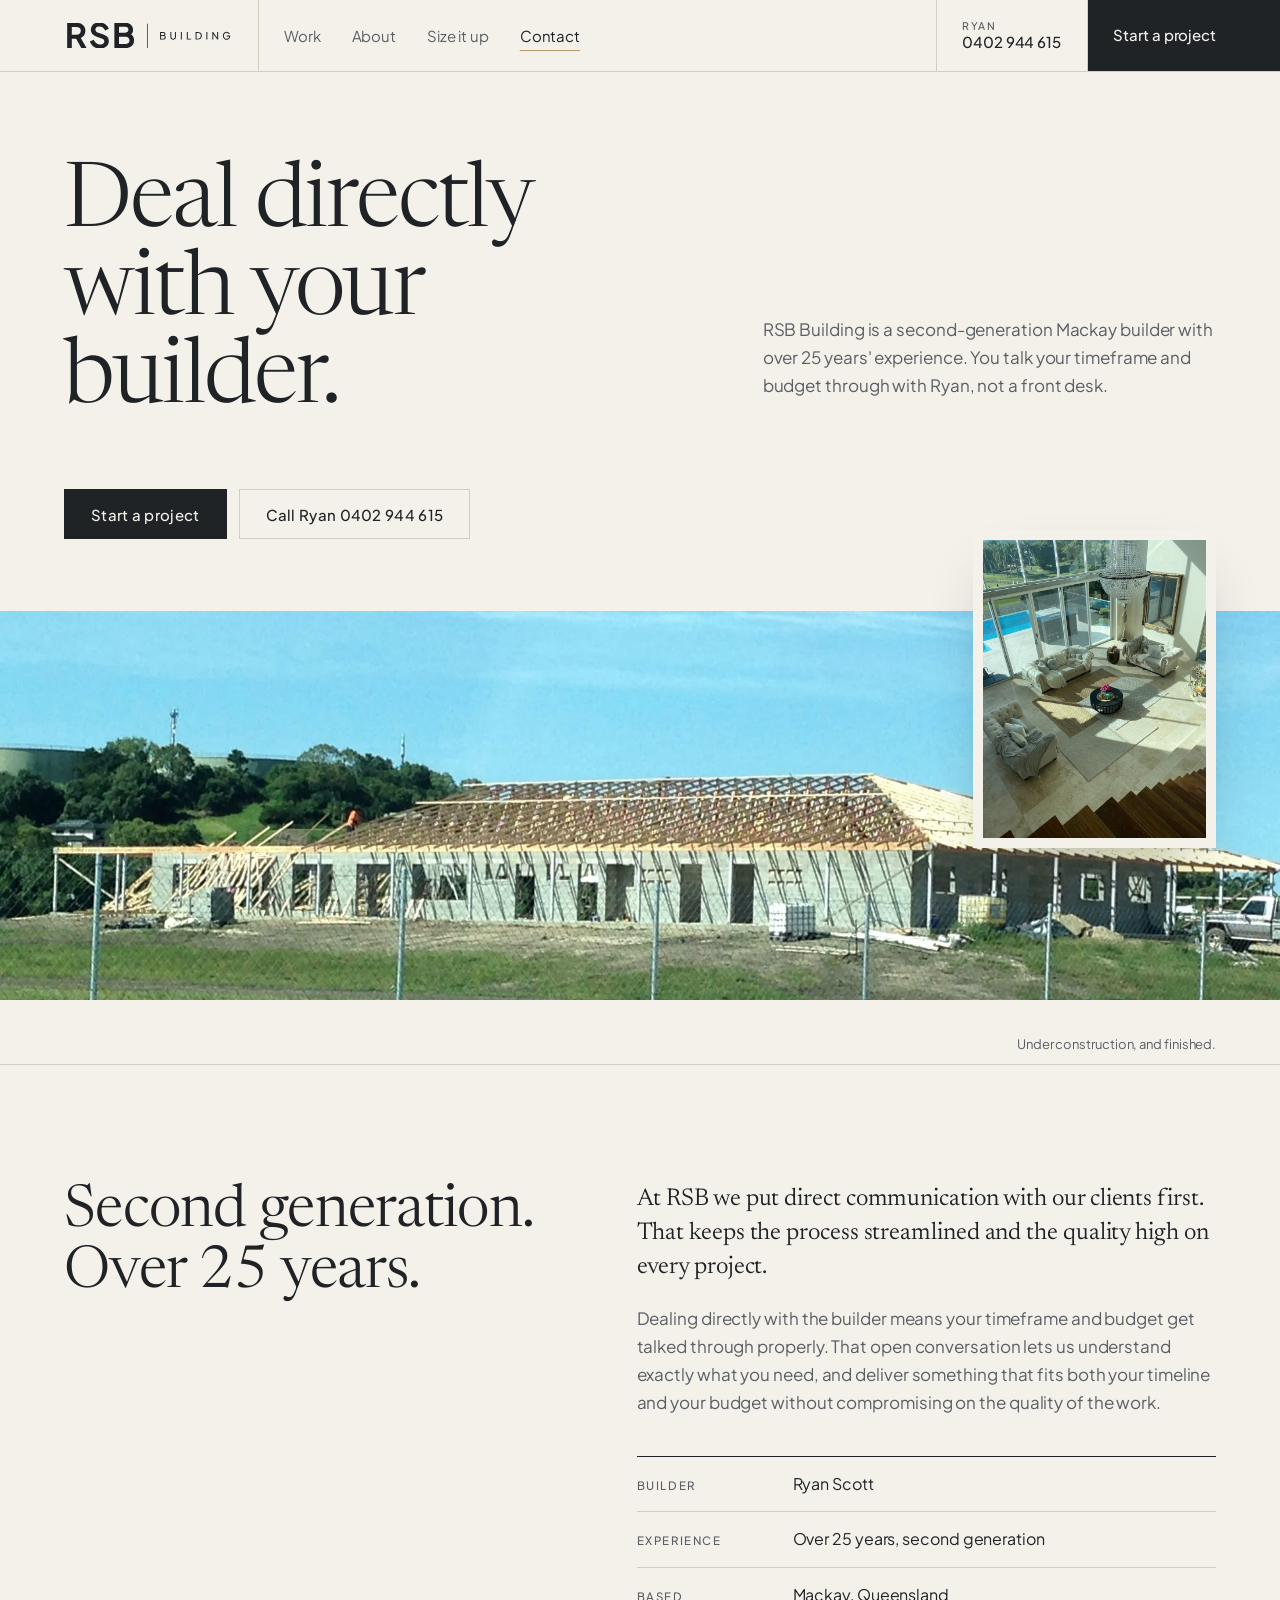
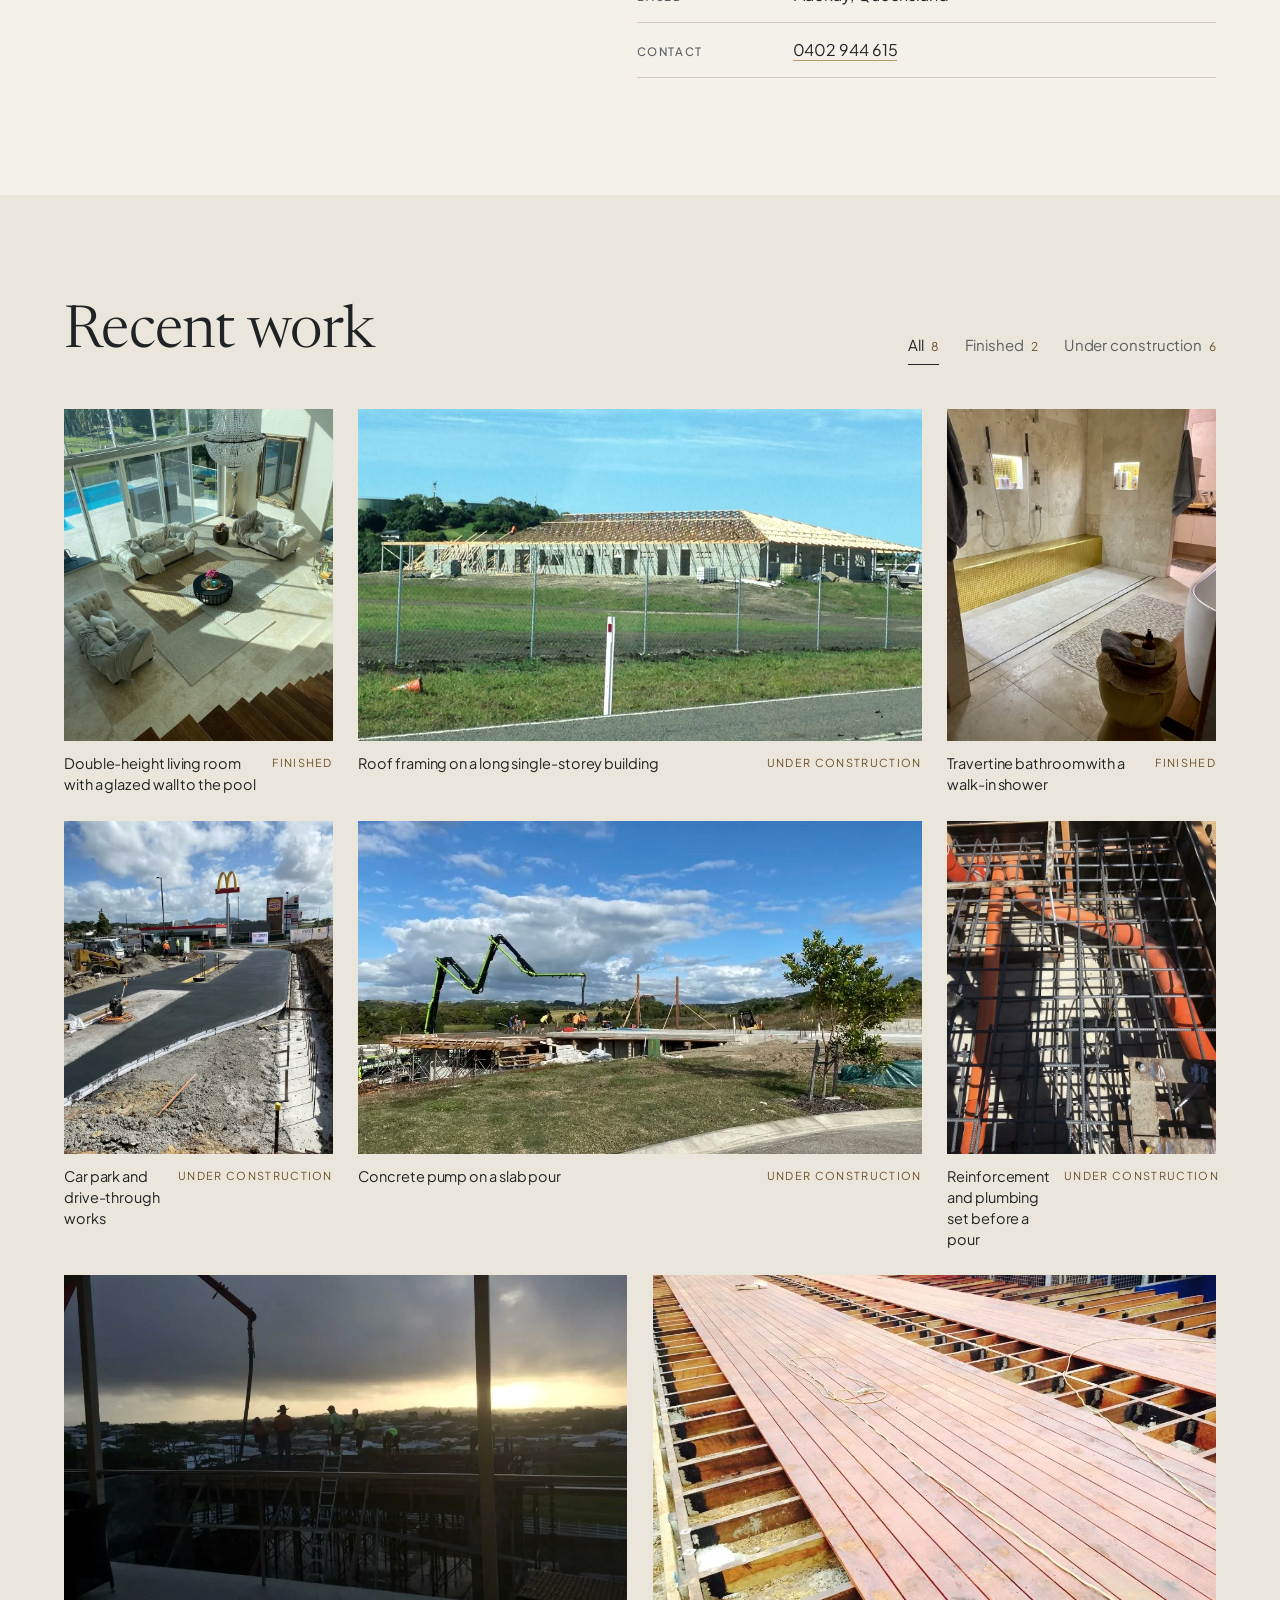
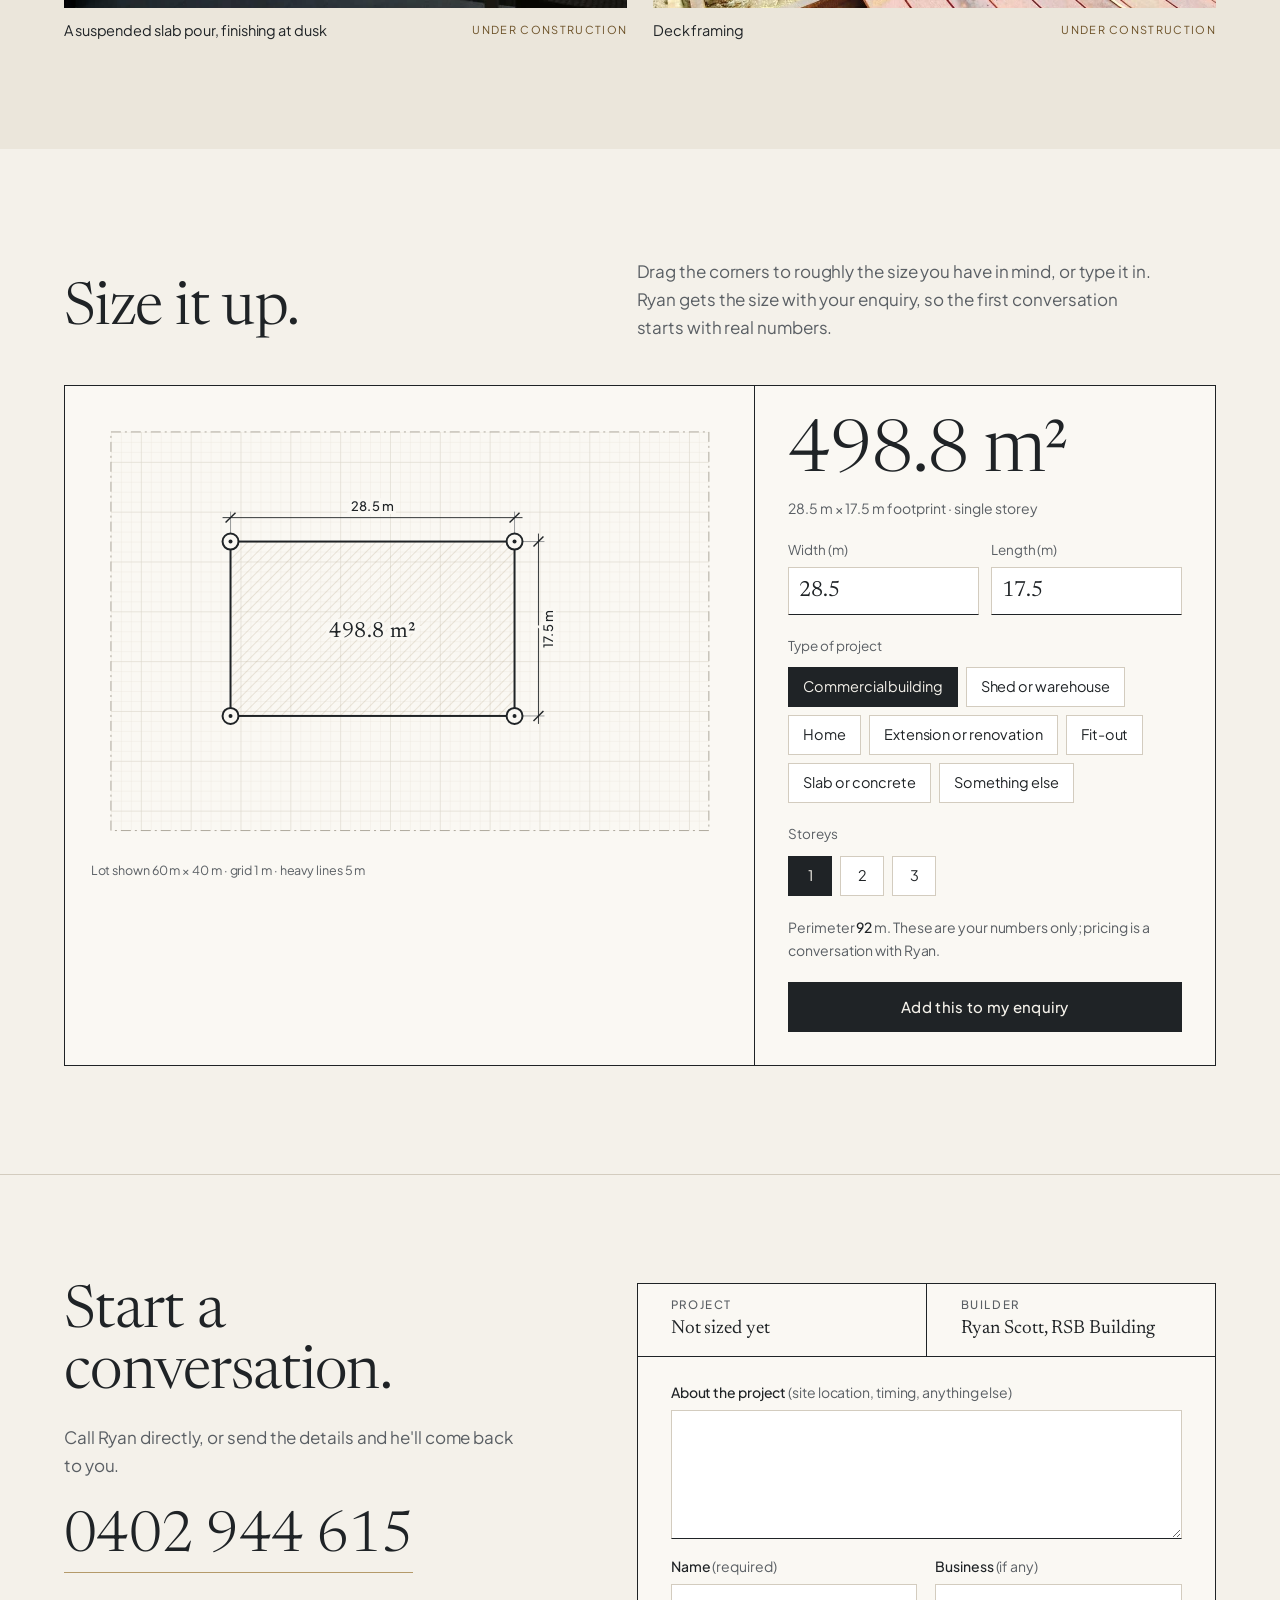
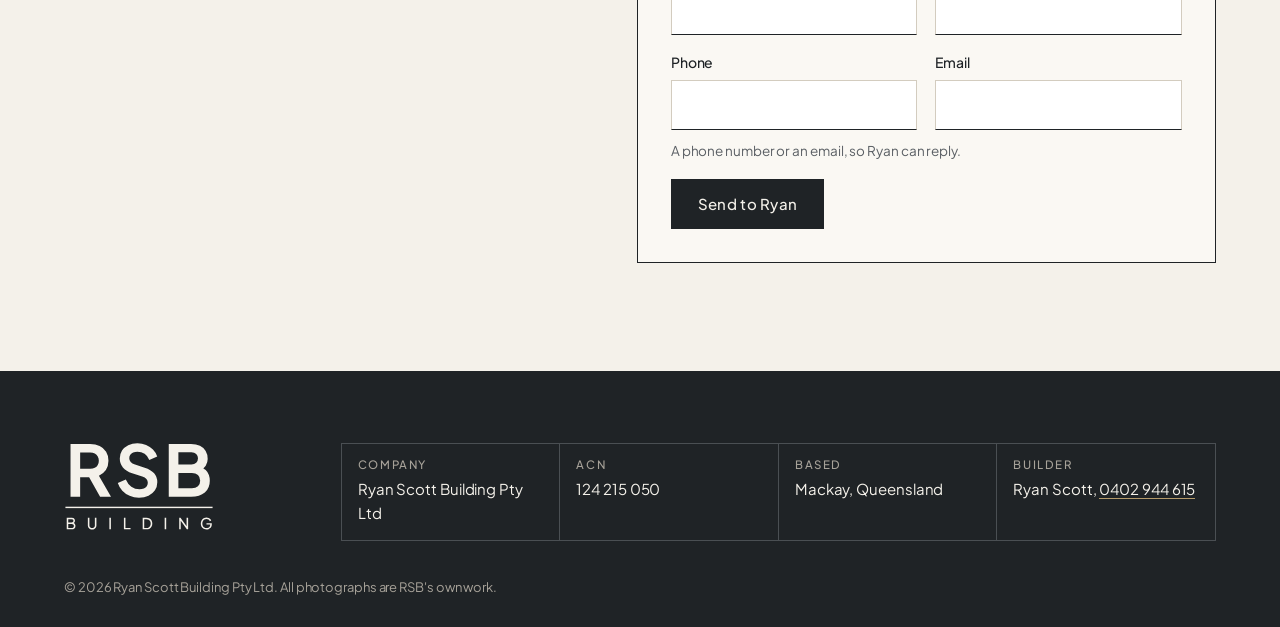
==== commit 127e812b: "RSB Building demo: professional rebrand (noindex)" ====
--- a/index.html
+++ b/index.html
@@ -3,133 +3,150 @@
 <head>
 <meta charset="utf-8">
 <meta name="viewport" content="width=device-width, initial-scale=1">
-<title>RSB Building · Commercial builder, Mackay</title>
-<meta name="description" content="RSB Building is a commercial builder in Mackay. Over 25 years experience, 2nd generation builder. Deal directly with the builder: call Ryan on 0402 944 615.">
+<title>RSB Building · Builder in Mackay</title>
+<meta name="description" content="RSB Building is a Mackay builder with over 25 years experience, second generation. Deal directly with the builder: call Ryan on 0402 944 615.">
 <meta name="robots" content="noindex, nofollow">
 <link rel="canonical" href="https://www.rsbbuilding.com.au/">
-<meta property="og:title" content="RSB Building · Commercial builder, Mackay">
-<meta property="og:description" content="RSB Building is a commercial builder in Mackay. Over 25 years experience, 2nd generation builder. Deal directly with the builder: call Ryan on 0402 944 615.">
+<meta property="og:title" content="RSB Building · Builder in Mackay">
+<meta property="og:description" content="RSB Building is a Mackay builder with over 25 years experience, second generation. Deal directly with the builder: call Ryan on 0402 944 615.">
 <meta property="og:image" content="https://www.rsbbuilding.com.au/assets/photo/frame.jpg">
-<meta name="theme-color" content="#16191c">
-<link rel="icon" href="assets/peg.svg" type="image/svg+xml">
+<meta name="theme-color" content="#f4f1ea">
+<link rel="icon" href="assets/brand/favicon.svg" type="image/svg+xml">
 <link rel="preconnect" href="https://fonts.googleapis.com">
 <link rel="preconnect" href="https://fonts.gstatic.com" crossorigin>
-<link rel="stylesheet" href="https://fonts.googleapis.com/css2?family=Barlow+Condensed:wght@600;700;800&family=Barlow:wght@400;500;600&family=JetBrains+Mono:wght@500&display=swap">
+<link rel="stylesheet" href="https://fonts.googleapis.com/css2?family=Newsreader:opsz,wght@6..72,300..500&family=Plus+Jakarta+Sans:wght@400;500;600&display=swap">
 <link rel="stylesheet" href="scrollcraft.css">
 <link rel="stylesheet" href="site.css">
-<script type="application/ld+json">{"@context":"https://schema.org","@type":"GeneralContractor","name":"RSB Building","legalName":"Ryan Scott Building Pty Ltd","url":"https://www.rsbbuilding.com.au/","telephone":"+61402944615","image":"https://www.rsbbuilding.com.au/assets/photo/frame.jpg","address":{"@type":"PostalAddress","addressLocality":"Mackay","addressRegion":"QLD","postalCode":"4740","addressCountry":"AU"},"areaServed":"Mackay, Queensland","description":"Commercial builder in Mackay. Over 25 years experience. 2nd generation builder.","founder":{"@type":"Person","name":"Ryan Scott"}}</script>
+<script type="application/ld+json">{"@context":"https://schema.org","@type":"GeneralContractor","name":"RSB Building","legalName":"Ryan Scott Building Pty Ltd","url":"https://www.rsbbuilding.com.au/","telephone":"+61402944615","logo":"https://www.rsbbuilding.com.au/assets/brand/rsb-stacked.svg","image":"https://www.rsbbuilding.com.au/assets/photo/frame.jpg","address":{"@type":"PostalAddress","addressLocality":"Mackay","addressRegion":"QLD","postalCode":"4740","addressCountry":"AU"},"areaServed":"Mackay, Queensland","description":"Mackay builder with over 25 years experience. Second-generation builder. Deal directly with the builder.","founder":{"@type":"Person","name":"Ryan Scott"}}</script>
 </head>
-<body id="top">
+<body>
 <a class="skip" href="#main">Skip to content</a>
-<header class="bar">
-  <a class="bar__mark" href="#top" aria-label="RSB Building, home"><span class="wm"><b>RSB</b><span>Building</span></span></a>
-  <nav aria-label="Sections"><ul>
-    <li><a href="#direct">Direct</a></li><li><a href="#work">On site</a></li><li><a href="#peg">Peg it out</a></li><li><a href="#call">Contact</a></li>
+<header class="tb">
+  <a class="tb__logo" href="" aria-label="RSB Building, home"><svg xmlns="http://www.w3.org/2000/svg" viewBox="-2 -74 493.81 76" aria-hidden="true" focusable="false"><g fill="currentColor"><path d="M20.80 0L7.20 0L7.20-74.50L34.90-74.50Q42.50-74.50 48.35-71.75Q54.20-69 57.50-63.75Q60.80-58.50 60.80-51L60.80-51Q60.80-43.30 57.15-37.90Q53.50-32.50 47.30-29.90L47.30-29.90L64.40 0L49 0L30.70-32.70L39.50-27.50L20.80-27.50L20.80 0ZM20.80-62.50L20.80-39.50L35.10-39.50Q38.80-39.50 41.50-40.95Q44.20-42.40 45.70-45Q47.20-47.60 47.20-51L47.20-51Q47.20-54.50 45.70-57.05Q44.20-59.60 41.50-61.05Q38.80-62.50 35.10-62.50L35.10-62.50L20.80-62.50ZM103.90 1.20L103.90 1.20Q96.80 1.20 90.75-1.40Q84.70-4 80.35-8.65Q76.00-13.30 74.00-19.50L74.00-19.50L85.30-24.40Q88.00-18 93.10-14.35Q98.20-10.70 104.60-10.70L104.60-10.70Q108.20-10.70 110.85-11.85Q113.50-13 114.95-15Q116.40-17 116.40-19.80L116.40-19.80Q116.40-23.10 114.45-25.25Q112.50-27.40 108.60-28.60L108.60-28.60L94.30-33.20Q85.60-35.90 81.20-41.30Q76.80-46.70 76.80-54L76.80-54Q76.80-60.40 79.95-65.30Q83.10-70.20 88.75-72.95Q94.40-75.70 101.70-75.70L101.70-75.70Q108.40-75.70 114.00-73.35Q119.60-71 123.65-66.85Q127.70-62.70 129.70-57.10L129.70-57.10L118.50-52.10Q116.30-57.70 111.90-60.75Q107.50-63.80 101.70-63.80L101.70-63.80Q98.30-63.80 95.70-62.65Q93.10-61.50 91.65-59.45Q90.20-57.40 90.20-54.60L90.20-54.60Q90.20-51.50 92.20-49.15Q94.20-46.80 98.30-45.50L98.30-45.50L112.00-41.20Q120.90-38.30 125.35-33.20Q129.80-28.10 129.80-20.60L129.80-20.60Q129.80-14.20 126.50-9.30Q123.20-4.40 117.40-1.60Q111.60 1.20 103.90 1.20ZM177.40 0L146 0L146-74.50L177.40-74.50Q184.80-74.50 190.05-71.95Q195.30-69.40 198.15-64.75Q201-60.10 201-53.50L201-53.50Q201-48.40 198.25-43.95Q195.50-39.50 189.50-36.60L189.50-36.60L189.50-42.90Q195-40.80 198.20-37.70Q201.40-34.60 202.70-30.80Q204-27 204-22.80L204-22.80Q204-12.10 196.95-6.05Q189.90 0 177.40 0L177.40 0ZM159.60-33.70L159.60-12L178.80-12Q184.10-12 187.25-14.95Q190.40-17.90 190.40-22.80L190.40-22.80Q190.40-27.70 187.25-30.70Q184.10-33.70 178.80-33.70L178.80-33.70L159.60-33.70ZM159.60-62.90L159.60-45.60L178.10-45.60Q182.30-45.60 184.80-48.05Q187.30-50.50 187.30-54.40L187.30-54.40Q187.30-58.30 184.80-60.60Q182.30-62.90 178.10-62.90L178.10-62.90L159.60-62.90Z"/><rect x="241.9" y="-72" width="2" height="72"/><path d="M289.81-25.20L280.39-25.20L280.39-47.55L289.78-47.55Q291.79-47.55 293.25-46.83Q294.70-46.11 295.50-44.81Q296.29-43.50 296.29-41.70L296.29-41.70Q296.29-40.05 295.44-38.72Q294.58-37.38 292.93-36.63L292.93-36.63L292.90-37.74Q294.34-37.20 295.28-36.32Q296.23-35.43 296.71-34.28Q297.19-33.12 297.19-31.83L297.19-31.83Q297.19-28.74 295.21-26.97Q293.23-25.20 289.81-25.20L289.81-25.20ZM283.33-35.73L283.33-27.90L289.93-27.90Q291.88-27.90 293.05-28.95Q294.22-30.00 294.22-31.80L294.22-31.80Q294.22-33.60 293.05-34.67Q291.88-35.73 289.93-35.73L289.93-35.73L283.33-35.73ZM283.33-44.88L283.33-38.37L289.72-38.37Q291.34-38.37 292.33-39.32Q293.32-40.26 293.32-41.73L293.32-41.73Q293.32-43.26 292.33-44.07Q291.34-44.88 289.72-44.88L289.72-44.88L283.33-44.88ZM318.85-24.84L318.85-24.84Q316.42-24.84 314.55-25.86Q312.67-26.88 311.63-28.67Q310.60-30.45 310.60-32.73L310.60-32.73L310.60-47.55L313.57-47.55L313.57-32.79Q313.57-31.26 314.25-30.08Q314.92-28.89 316.11-28.23Q317.29-27.57 318.85-27.57L318.85-27.57Q320.41-27.57 321.59-28.23Q322.78-28.89 323.45-30.08Q324.13-31.26 324.13-32.79L324.13-32.79L324.13-47.55L327.10-47.55L327.10-32.73Q327.10-30.45 326.06-28.67Q325.03-26.88 323.17-25.86Q321.31-24.84 318.85-24.84ZM344.47-25.20L341.53-25.20L341.53-47.55L344.47-47.55L344.47-25.20ZM371.80-25.20L359.05-25.20L359.05-47.55L361.99-47.55L361.99-27.90L371.80-27.90L371.80-25.20ZM392.02-25.20L384.70-25.20L384.70-47.55L392.02-47.55Q395.41-47.55 397.93-46.17Q400.45-44.79 401.83-42.29Q403.21-39.78 403.21-36.39L403.21-36.39Q403.21-33.03 401.83-30.51Q400.45-27.99 397.93-26.60Q395.41-25.20 392.02-25.20L392.02-25.20ZM387.64-44.85L387.64-27.90L392.05-27.90Q394.54-27.90 396.35-28.95Q398.17-30.00 399.16-31.91Q400.15-33.81 400.15-36.39L400.15-36.39Q400.15-39 399.14-40.89Q398.14-42.78 396.32-43.81Q394.51-44.85 392.05-44.85L392.05-44.85L387.64-44.85ZM419.47-25.20L416.53-25.20L416.53-47.55L419.47-47.55L419.47-25.20ZM436.99-25.20L434.05-25.20L434.05-47.55L436.51-47.55L449.35-29.49L448.24-29.37L448.24-47.55L451.21-47.55L451.21-25.20L448.75-25.20L435.97-43.38L436.99-43.50L436.99-25.20ZM476.11-24.84L476.11-24.84Q473.74-24.84 471.73-25.70Q469.72-26.55 468.25-28.11Q466.78-29.67 465.95-31.77Q465.13-33.87 465.13-36.36L465.13-36.36Q465.13-38.88 465.94-40.98Q466.75-43.08 468.22-44.64Q469.69-46.20 471.70-47.06Q473.71-47.91 476.08-47.91L476.08-47.91Q478.39-47.91 480.23-47.10Q482.08-46.29 483.35-45Q484.63-43.71 485.17-42.24L485.17-42.24L482.53-40.95Q481.75-42.90 480.10-44.04Q478.45-45.18 476.08-45.18L476.08-45.18Q473.74-45.18 471.92-44.07Q470.11-42.96 469.09-40.98Q468.07-39 468.07-36.36L468.07-36.36Q468.07-33.75 469.10-31.77Q470.14-29.79 471.95-28.68Q473.77-27.57 476.11-27.57L476.11-27.57Q478.15-27.57 479.80-28.44Q481.45-29.31 482.41-30.84Q483.37-32.37 483.37-34.38L483.37-34.38L483.37-35.76L484.72-34.50L476.08-34.50L476.08-37.05L486.34-37.05L486.34-35.07Q486.34-32.73 485.53-30.84Q484.72-28.95 483.31-27.62Q481.90-26.28 480.04-25.56Q478.18-24.84 476.11-24.84Z"/></g></svg></a>
+  <nav class="tb__nav" aria-label="Main"><ul>
+    <li><a href="#work">Work</a></li><li><a href="#about">About</a></li><li><a href="#plan">Size it up</a></li><li><a href="#contact">Contact</a></li>
   </ul></nav>
-  <a class="bar__call" href="tel:+61402944615"><span>Call Ryan</span> 0402 944 615</a>
-  <div class="string" aria-hidden="true"><i class="string__line"></i><i class="spike spike--a"></i><i class="spike spike--b"></i><i class="string__you" data-you></i></div>
+  <a class="tb__tel" href="tel:+61402944615"><small>Ryan</small>0402 944 615</a>
+  <a class="tb__cta" href="#contact">Start a project</a>
 </header>
-<nav class="dock" aria-label="Call or send a job"><a href="tel:+61402944615">Call Ryan</a><a href="#peg">Peg out your job</a></nav>
+<nav class="dock" aria-label="Call or start a project"><a href="tel:+61402944615">Call Ryan</a><a href="#contact">Start a project</a></nav>
 <main id="main">
-  <section class="hero" data-sc-act="flow" aria-labelledby="h1">
-    <div class="hero__site" data-sc-parallax="0.1">
-      <img src="assets/photo/frame.jpg" srcset="assets/photo/frame.jpg 1600w, assets/photo/frame-xl.jpg 2400w" sizes="100vw" alt="An RSB job: the roof framing going up on a long single-storey building" width="1600" height="1200" fetchpriority="high">
-      <svg class="setout" viewBox="0 0 1200 900" preserveAspectRatio="xMidYMid slice" aria-hidden="true">
-        <path class="s s1" d="M50 452 L1130 458" /><path class="s s2" d="M55 382 L1195 392" /><path class="s s3" d="M420 318 L820 315 L1195 398" />
-        <path class="s s4" d="M50 452 L50 382" /><path class="s s5" d="M1130 458 L1130 388" />
-        <g class="pegs"><circle cx="50" cy="452" r="7"/><circle cx="1130" cy="458" r="7"/><circle cx="420" cy="318" r="6"/><circle cx="820" cy="315" r="6"/></g>
-        <g class="tags"><text x="70" y="440">SLAB</text><text x="64" y="372">EAVE</text><text x="430" y="306">RIDGE</text></g>
-      </svg>
+  <section class="hero" aria-labelledby="h1">
+    <div class="hero__text">
+      <h1 id="h1" class="hero__h1">Deal directly with your builder.</h1>
+      <p class="hero__lede">RSB Building is a second-generation Mackay builder with over 25 years' experience. You talk your timeframe and budget through with Ryan, not a front desk.</p>
+      <div class="hero__cta"><a class="btn" href="#contact">Start a project</a><a class="btn btn--quiet" href="tel:+61402944615">Call Ryan 0402 944 615</a></div>
     </div>
-    <div class="hero__scrim" aria-hidden="true"></div>
-    <div class="hero__copy" data-sc-parallax="-0.06">
-      <p class="kicker">Dream it. Build it. Grow it. Sell it.</p>
-      <h1 id="h1">Commercial builder, <span>Mackay.</span></h1>
-      <p class="hero__lede">Deal directly with the builder. Over 25 years experience, second generation.</p>
-      <div class="hero__cta"><a class="btn btn--line" href="tel:+61402944615">Call Ryan 0402 944 615</a><a class="btn btn--ghost" href="#peg">Peg out your job</a></div>
+    <div class="hero__planes">
+      <figure class="hero__band" data-sc-parallax="0.06"><img src="assets/photo/frame-band.jpg" srcset="assets/photo/frame-band-s.jpg 1000w, assets/photo/frame-band.jpg 2000w" sizes="100vw" alt="An RSB job under construction: roof framing on a long single-storey building" width="2000" height="608" fetchpriority="high"></figure>
+      <figure class="hero__inset" data-sc-parallax="-0.14"><img src="assets/photo/interior.jpg" alt="A finished RSB interior: a double-height living room" width="768" height="1024"></figure>
+      <p class="hero__note" data-sc-parallax="-0.14">Under construction, and finished.</p>
     </div>
   </section>
 
-  <section class="direct" id="direct" aria-labelledby="direct-h">
-    <h2 id="direct-h" class="h2">Talk to the builder, not a front desk.</h2>
-    <div class="direct__body" data-sc-in data-sc-stagger="80">
-      <p class="direct__lede">At RSB we prioritise direct communication with our clients, to keep the process simple and the quality high on every project. Deal directly with the builder and you can talk through your timeframe and your budget properly.</p>
-      <p>That open conversation lets us understand what you need and deliver a build that fits both your timeline and your budget, without compromising on the quality of the work.</p>
-      <ul class="facts"><li><b>25+</b><span>years experience</span></li><li><b>2nd</b><span>generation builder</span></li><li><b>Mackay</b><span>commercial builder</span></li></ul>
+  <section class="about" id="about" aria-labelledby="about-h">
+    <h2 id="about-h" class="h2">Second generation.<br>Over 25 years.</h2>
+    <div class="about__body" data-sc-in data-sc-stagger="90">
+      <p class="about__lede">At RSB we put direct communication with our clients first. That keeps the process streamlined and the quality high on every project.</p>
+      <p>Dealing directly with the builder means your timeframe and budget get talked through properly. That open conversation lets us understand exactly what you need, and deliver something that fits both your timeline and your budget without compromising on the quality of the work.</p>
+      <dl class="tblock">
+        <div><dt>Builder</dt><dd>Ryan Scott</dd></div>
+        <div><dt>Experience</dt><dd>Over 25 years, second generation</dd></div>
+        <div><dt>Based</dt><dd>Mackay, Queensland</dd></div>
+        <div><dt>Contact</dt><dd><a href="tel:+61402944615">0402 944 615</a></dd></div>
+      </dl>
     </div>
   </section>
 
   <section class="work" id="work" aria-labelledby="work-h">
-    <div class="work__head"><h2 id="work-h" class="h2">On site.</h2><p class="lede">Photos from RSB's own jobs. Slab, pour, frame and finish.</p></div>
-    <ul class="boards">
-      <li class="board board--tall"><figure data-sc-reveal="up"><img src="assets/photo/reo.jpg" alt="Reinforcement and plumbing set in the slab before the pour" width="768" height="1024" loading="lazy"><figcaption><span class="mono">01</span> Reinforcement and plumbing set in the slab before the pour</figcaption></figure></li>
-      <li class="board board--wide"><figure data-sc-reveal="up"><img src="assets/photo/pump.jpg" alt="Concrete pump on a slab pour" width="1024" height="768" loading="lazy"><figcaption><span class="mono">02</span> Concrete pump on a slab pour</figcaption></figure></li>
-      <li class="board board--wide"><figure data-sc-reveal="up"><img src="assets/photo/dusk-pour.jpg" alt="A suspended slab pour, finishing at dusk" width="1024" height="768" loading="lazy"><figcaption><span class="mono">03</span> A suspended slab pour, finishing at dusk</figcaption></figure></li>
-      <li class="board board--tall"><figure data-sc-reveal="up"><img src="assets/photo/carpark.jpg" alt="Car park and drive-through works" width="768" height="1024" loading="lazy"><figcaption><span class="mono">04</span> Car park and drive-through works</figcaption></figure></li>
-      <li class="board board--wide"><figure data-sc-reveal="up"><img src="assets/photo/deck.jpg" alt="Deck framing" width="1024" height="768" loading="lazy"><figcaption><span class="mono">05</span> Deck framing</figcaption></figure></li>
-      <li class="board board--tall"><figure data-sc-reveal="up"><img src="assets/photo/interior.jpg" alt="Finished double-height living room" width="768" height="1024" loading="lazy"><figcaption><span class="mono">06</span> Finished double-height living room</figcaption></figure></li>
-      <li class="board board--tall"><figure data-sc-reveal="up"><img src="assets/photo/bathroom.jpg" alt="Finished bathroom" width="768" height="1024" loading="lazy"><figcaption><span class="mono">07</span> Finished bathroom</figcaption></figure></li>
+    <div class="work__head">
+      <h2 id="work-h" class="h2">Recent work</h2>
+      <div class="filters" role="group" aria-label="Show">
+        <button type="button" aria-pressed="true" data-f="all">All <span>8</span></button>
+        <button type="button" aria-pressed="false" data-f="built">Finished <span>2</span></button>
+        <button type="button" aria-pressed="false" data-f="site">Under construction <span>6</span></button>
+      </div>
+    </div>
+    <ul class="gallery">
+      <li class="ph ph--port" data-stage="built"><button type="button" class="ph__btn" data-full="assets/photo/interior.jpg" data-cap="Double-height living room with a glazed wall to the pool" aria-label="Enlarge: Double-height living room with a glazed wall to the pool"><img src="assets/photo/interior.jpg" alt="" width="768" height="1024" loading="lazy"></button><p class="ph__cap">Double-height living room with a glazed wall to the pool<span>Finished</span></p></li>
+      <li class="ph ph--land" data-stage="site"><button type="button" class="ph__btn" data-full="assets/photo/frame.jpg" data-cap="Roof framing on a long single-storey building" aria-label="Enlarge: Roof framing on a long single-storey building"><img src="assets/photo/frame.jpg" alt="" width="1600" height="1200" loading="lazy"></button><p class="ph__cap">Roof framing on a long single-storey building<span>Under construction</span></p></li>
+      <li class="ph ph--port" data-stage="built"><button type="button" class="ph__btn" data-full="assets/photo/bathroom.jpg" data-cap="Travertine bathroom with a walk-in shower" aria-label="Enlarge: Travertine bathroom with a walk-in shower"><img src="assets/photo/bathroom.jpg" alt="" width="768" height="1024" loading="lazy"></button><p class="ph__cap">Travertine bathroom with a walk-in shower<span>Finished</span></p></li>
+      <li class="ph ph--port" data-stage="site"><button type="button" class="ph__btn" data-full="assets/photo/carpark.jpg" data-cap="Car park and drive-through works" aria-label="Enlarge: Car park and drive-through works"><img src="assets/photo/carpark.jpg" alt="" width="768" height="1024" loading="lazy"></button><p class="ph__cap">Car park and drive-through works<span>Under construction</span></p></li>
+      <li class="ph ph--land" data-stage="site"><button type="button" class="ph__btn" data-full="assets/photo/pump.jpg" data-cap="Concrete pump on a slab pour" aria-label="Enlarge: Concrete pump on a slab pour"><img src="assets/photo/pump.jpg" alt="" width="1024" height="768" loading="lazy"></button><p class="ph__cap">Concrete pump on a slab pour<span>Under construction</span></p></li>
+      <li class="ph ph--port" data-stage="site"><button type="button" class="ph__btn" data-full="assets/photo/reo.jpg" data-cap="Reinforcement and plumbing set before a pour" aria-label="Enlarge: Reinforcement and plumbing set before a pour"><img src="assets/photo/reo.jpg" alt="" width="768" height="1024" loading="lazy"></button><p class="ph__cap">Reinforcement and plumbing set before a pour<span>Under construction</span></p></li>
+      <li class="ph ph--land" data-stage="site"><button type="button" class="ph__btn" data-full="assets/photo/dusk-pour.jpg" data-cap="A suspended slab pour, finishing at dusk" aria-label="Enlarge: A suspended slab pour, finishing at dusk"><img src="assets/photo/dusk-pour.jpg" alt="" width="1024" height="768" loading="lazy"></button><p class="ph__cap">A suspended slab pour, finishing at dusk<span>Under construction</span></p></li>
+      <li class="ph ph--land" data-stage="site"><button type="button" class="ph__btn" data-full="assets/photo/deck.jpg" data-cap="Deck framing" aria-label="Enlarge: Deck framing"><img src="assets/photo/deck.jpg" alt="" width="1024" height="768" loading="lazy"></button><p class="ph__cap">Deck framing<span>Under construction</span></p></li>
     </ul>
+    <dialog class="lb" data-lb aria-label="Photo"><form method="dialog"><button class="lb__x">Close</button></form><img data-lb-img alt=""><p data-lb-cap></p></dialog>
   </section>
 
-  <section class="peg" id="peg" aria-labelledby="peg-h">
-    <div class="peg__head">
-      <h2 id="peg-h" class="h2">Peg it out.</h2>
-      <p class="lede">Drag the yellow pegs to the size of your building, or type it in. The string lines read the metres. Then send the set-out to Ryan and start with a real size.</p>
+  <section class="plan" id="plan" aria-labelledby="plan-h">
+    <div class="plan__head">
+      <h2 id="plan-h" class="h2">Size it up.</h2>
+      <p class="lede">Drag the corners to roughly the size you have in mind, or type it in. Ryan gets the size with your enquiry, so the first conversation starts with real numbers.</p>
     </div>
-    <div class="peg__table">
-      <div class="plan" data-plan>
-        <svg viewBox="0 0 640 440" data-plan-svg role="group" aria-label="Site plan: drag the corner pegs to size your building">
-          <defs><pattern id="g1" width="10" height="10" patternUnits="userSpaceOnUse"><path d="M10 0H0V10" fill="none" stroke="#c9c6bd" stroke-width=".6"/></pattern><pattern id="g5" width="50" height="50" patternUnits="userSpaceOnUse"><rect width="50" height="50" fill="url(#g1)"/><path d="M50 0H0V50" fill="none" stroke="#a9a59a" stroke-width="1"/></pattern></defs>
+    <div class="plan__sheet">
+      <div class="plan__draw">
+        <svg viewBox="0 0 640 440" data-plan-svg role="group" aria-label="Plan drawing: drag the corners to size your building">
+          <defs><pattern id="g1" width="10" height="10" patternUnits="userSpaceOnUse"><path d="M10 0H0V10" fill="none" stroke="#e6e1d6" stroke-width=".6"/></pattern><pattern id="g5" width="50" height="50" patternUnits="userSpaceOnUse"><rect width="50" height="50" fill="url(#g1)"/><path d="M50 0H0V50" fill="none" stroke="#d6d0c3" stroke-width=".8"/></pattern>
+          <pattern id="hatch" width="7" height="7" patternUnits="userSpaceOnUse" patternTransform="rotate(45)"><path d="M0 0V7" stroke="#a89470" stroke-width=".8"/></pattern></defs>
           <rect x="20" y="20" width="600" height="400" fill="url(#g5)"/>
-          <rect x="20" y="20" width="600" height="400" fill="none" stroke="#16191c" stroke-width="1.5" stroke-dasharray="8 6"/>
-          <text x="26" y="436" class="plan__lbl">Boundary 60 m × 40 m · grid 1 m, heavy lines every 5 m</text>
+          <rect x="20" y="20" width="600" height="400" fill="none" stroke="#9c968a" stroke-width=".8" stroke-dasharray="10 4 2 4"/>
           <g data-build></g>
         </svg>
+        <p class="plan__lbl">Lot shown 60 m × 40 m · grid 1 m · heavy lines 5 m</p>
       </div>
-      <form class="peg__panel" data-peg-form>
+      <form class="plan__panel" data-peg-form>
         <p class="readout" aria-live="polite"><span data-area>0</span> m²<small data-dims></small></p>
         <div class="dims">
           <label>Width (m)<input type="number" name="w" min="3" max="60" step="0.5" inputmode="decimal" data-w></label>
           <label>Length (m)<input type="number" name="l" min="3" max="40" step="0.5" inputmode="decimal" data-l></label>
         </div>
-        <fieldset class="chips"><legend>What is it?</legend><label><input type="radio" name="kind" value="Shed or warehouse" checked><span>Shed or warehouse</span></label><label><input type="radio" name="kind" value="Shop"><span>Shop</span></label><label><input type="radio" name="kind" value="Office"><span>Office</span></label><label><input type="radio" name="kind" value="Fit-out"><span>Fit-out</span></label><label><input type="radio" name="kind" value="Slab only"><span>Slab only</span></label><label><input type="radio" name="kind" value="Car park"><span>Car park</span></label><label><input type="radio" name="kind" value="Something else"><span>Something else</span></label></fieldset>
-        <fieldset class="chips chips--s"><legend>Storeys</legend><label><input type="radio" name="storeys" value="1" checked><span>1</span></label><label><input type="radio" name="storeys" value="2"><span>2</span></label><label><input type="radio" name="storeys" value="3"><span>3</span></label></fieldset>
-        <p class="peg__note">Perimeter <b data-perim>0</b> m. Your numbers only: no prices or estimates here. Ryan will talk those through with you.</p>
-        <div class="peg__cta"><a class="btn btn--line" href="#call" data-send>Send this set-out to Ryan</a><a class="btn btn--ghost btn--dark" href="tel:+61402944615">Call Ryan</a></div>
+        <fieldset class="chips"><legend>Type of project</legend><label><input type="radio" name="kind" value="Commercial building" checked><span>Commercial building</span></label><label><input type="radio" name="kind" value="Shed or warehouse"><span>Shed or warehouse</span></label><label><input type="radio" name="kind" value="Home"><span>Home</span></label><label><input type="radio" name="kind" value="Extension or renovation"><span>Extension or renovation</span></label><label><input type="radio" name="kind" value="Fit-out"><span>Fit-out</span></label><label><input type="radio" name="kind" value="Slab or concrete"><span>Slab or concrete</span></label><label><input type="radio" name="kind" value="Something else"><span>Something else</span></label></fieldset>
+        <fieldset class="chips chips--n"><legend>Storeys</legend><label><input type="radio" name="storeys" value="1" checked><span>1</span></label><label><input type="radio" name="storeys" value="2"><span>2</span></label><label><input type="radio" name="storeys" value="3"><span>3</span></label></fieldset>
+        <p class="plan__note">Perimeter <b data-perim>0</b> m. These are your numbers only; pricing is a conversation with Ryan.</p>
+        <a class="btn" href="#contact" data-send>Add this to my enquiry</a>
       </form>
     </div>
   </section>
 
-  <section class="sign" id="call" aria-labelledby="call-h">
-    <div class="sign__board">
-      <p class="sign__top">Another job by</p>
-      <p class="sign__wm"><span class="wm"><b>RSB</b><span>Building</span></span></p>
-      <h2 id="call-h" class="sign__h">Call Ryan.</h2>
-      <a class="sign__tel" href="tel:+61402944615">0402 944 615</a>
-      <p class="sign__small">Commercial builder · Mackay</p>
+  <section class="contact" id="contact" aria-labelledby="contact-h">
+    <div class="contact__ask">
+      <h2 id="contact-h" class="h2">Start a conversation.</h2>
+      <p class="lede">Call Ryan directly, or send the details and he'll come back to you.</p>
+      <a class="contact__tel" href="tel:+61402944615">0402 944 615</a>
     </div>
-    <form class="enquiry" data-enquiry novalidate>
-      <h3>Or send the job</h3>
-      <label class="field field--wide"><span>Your set-out</span><input name="setout" data-setout readonly placeholder="Peg it out above, or describe it below"></label>
-      <label class="field field--wide"><span>Where and when? <em>(site suburb, start date, anything else)</em></span><textarea name="job" rows="3"></textarea></label>
+    <form class="sheet" data-enquiry novalidate>
+      <dl class="sheet__tb">
+        <div><dt>Project</dt><dd data-tb-project>Not sized yet</dd></div>
+        <div><dt>Builder</dt><dd>Ryan Scott, RSB Building</dd></div>
+      </dl>
+      <input type="hidden" name="setout" data-setout>
+      <label class="field field--wide"><span>About the project <em>(site location, timing, anything else)</em></span><textarea name="job" rows="4"></textarea></label>
       <label class="field"><span>Name <em>(required)</em></span><input name="name" autocomplete="name" required></label>
-      <label class="field"><span>Business</span><input name="business" autocomplete="organization"></label>
+      <label class="field"><span>Business <em>(if any)</em></span><input name="business" autocomplete="organization"></label>
       <label class="field"><span>Phone</span><input name="phone" type="tel" autocomplete="tel"></label>
       <label class="field"><span>Email</span><input name="email" type="email" autocomplete="email"></label>
-      <p class="hint">A phone number or an email, so Ryan can get back to you.</p>
+      <p class="hint">A phone number or an email, so Ryan can reply.</p>
       <label class="hp" aria-hidden="true">Leave empty<input name="website" tabindex="-1" autocomplete="off"></label>
       <p class="err" data-err role="alert"></p>
-      <button class="btn btn--dark" type="submit">Send to Ryan</button>
+      <button class="btn" type="submit">Send to Ryan</button>
       <div class="done" data-done hidden tabindex="-1"></div>
     </form>
   </section>
 </main>
 <footer class="foot">
-  <p class="foot__wm"><span class="wm"><b>RSB</b><span>Building</span></span></p>
-  <p>Ryan Scott Building Pty Ltd<br>ACN 124 215 050</p>
-  <p>Commercial builder, Mackay QLD<br><a href="tel:+61402944615">Call Ryan 0402 944 615</a></p>
-  <p class="foot__small">© 2026 Ryan Scott Building Pty Ltd. Photos are RSB's own jobs.</p>
+  <div class="foot__block">
+    <div class="foot__logo"><svg xmlns="http://www.w3.org/2000/svg" viewBox="-2 -76 211.9 128" aria-hidden="true" focusable="false"><g fill="currentColor"><path d="M20.80 0L7.20 0L7.20-74.50L34.90-74.50Q42.50-74.50 48.35-71.75Q54.20-69 57.50-63.75Q60.80-58.50 60.80-51L60.80-51Q60.80-43.30 57.15-37.90Q53.50-32.50 47.30-29.90L47.30-29.90L64.40 0L49 0L30.70-32.70L39.50-27.50L20.80-27.50L20.80 0ZM20.80-62.50L20.80-39.50L35.10-39.50Q38.80-39.50 41.50-40.95Q44.20-42.40 45.70-45Q47.20-47.60 47.20-51L47.20-51Q47.20-54.50 45.70-57.05Q44.20-59.60 41.50-61.05Q38.80-62.50 35.10-62.50L35.10-62.50L20.80-62.50ZM103.90 1.20L103.90 1.20Q96.80 1.20 90.75-1.40Q84.70-4 80.35-8.65Q76.00-13.30 74.00-19.50L74.00-19.50L85.30-24.40Q88.00-18 93.10-14.35Q98.20-10.70 104.60-10.70L104.60-10.70Q108.20-10.70 110.85-11.85Q113.50-13 114.95-15Q116.40-17 116.40-19.80L116.40-19.80Q116.40-23.10 114.45-25.25Q112.50-27.40 108.60-28.60L108.60-28.60L94.30-33.20Q85.60-35.90 81.20-41.30Q76.80-46.70 76.80-54L76.80-54Q76.80-60.40 79.95-65.30Q83.10-70.20 88.75-72.95Q94.40-75.70 101.70-75.70L101.70-75.70Q108.40-75.70 114.00-73.35Q119.60-71 123.65-66.85Q127.70-62.70 129.70-57.10L129.70-57.10L118.50-52.10Q116.30-57.70 111.90-60.75Q107.50-63.80 101.70-63.80L101.70-63.80Q98.30-63.80 95.70-62.65Q93.10-61.50 91.65-59.45Q90.20-57.40 90.20-54.60L90.20-54.60Q90.20-51.50 92.20-49.15Q94.20-46.80 98.30-45.50L98.30-45.50L112.00-41.20Q120.90-38.30 125.35-33.20Q129.80-28.10 129.80-20.60L129.80-20.60Q129.80-14.20 126.50-9.30Q123.20-4.40 117.40-1.60Q111.60 1.20 103.90 1.20ZM177.40 0L146 0L146-74.50L177.40-74.50Q184.80-74.50 190.05-71.95Q195.30-69.40 198.15-64.75Q201-60.10 201-53.50L201-53.50Q201-48.40 198.25-43.95Q195.50-39.50 189.50-36.60L189.50-36.60L189.50-42.90Q195-40.80 198.20-37.70Q201.40-34.60 202.70-30.80Q204-27 204-22.80L204-22.80Q204-12.10 196.95-6.05Q189.90 0 177.40 0L177.40 0ZM159.60-33.70L159.60-12L178.80-12Q184.10-12 187.25-14.95Q190.40-17.90 190.40-22.80L190.40-22.80Q190.40-27.70 187.25-30.70Q184.10-33.70 178.80-33.70L178.80-33.70L159.60-33.70ZM159.60-62.90L159.60-45.60L178.10-45.60Q182.30-45.60 184.80-48.05Q187.30-50.50 187.30-54.40L187.30-54.40Q187.30-58.30 184.80-60.60Q182.30-62.90 178.10-62.90L178.10-62.90L159.60-62.90Z"/><rect x="0" y="14" width="207.9" height="2"/><path d="M8.73 46L1.83 46L1.83 29.61L8.71 29.61Q10.19 29.61 11.25 30.14Q12.32 30.67 12.90 31.62Q13.49 32.58 13.49 33.90L13.49 33.90Q13.49 35.11 12.86 36.09Q12.23 37.07 11.02 37.62L11.02 37.62L11 36.80Q12.06 37.20 12.75 37.85Q13.44 38.50 13.79 39.34Q14.15 40.19 14.15 41.14L14.15 41.14Q14.15 43.40 12.69 44.70Q11.24 46 8.73 46L8.73 46ZM3.98 38.28L3.98 44.02L8.82 44.02Q10.25 44.02 11.11 43.25Q11.97 42.48 11.97 41.16L11.97 41.16Q11.97 39.84 11.11 39.06Q10.25 38.28 8.82 38.28L8.82 38.28L3.98 38.28ZM3.98 31.57L3.98 36.34L8.67 36.34Q9.86 36.34 10.58 35.65Q11.31 34.96 11.31 33.88L11.31 33.88Q11.31 32.76 10.58 32.16Q9.86 31.57 8.67 31.57L8.67 31.57L3.98 31.57ZM37.74 46.26L37.74 46.26Q35.96 46.26 34.58 45.52Q33.21 44.77 32.45 43.46Q31.69 42.15 31.69 40.48L31.69 40.48L31.69 29.61L33.87 29.61L33.87 40.43Q33.87 41.56 34.36 42.42Q34.86 43.29 35.73 43.78Q36.60 44.26 37.74 44.26L37.74 44.26Q38.88 44.26 39.75 43.78Q40.62 43.29 41.12 42.42Q41.61 41.56 41.61 40.43L41.61 40.43L41.61 29.61L43.79 29.61L43.79 40.48Q43.79 42.15 43.03 43.46Q42.27 44.77 40.91 45.52Q39.54 46.26 37.74 46.26ZM64.24 46L62.08 46L62.08 29.61L64.24 29.61L64.24 46ZM91.99 46L82.64 46L82.64 29.61L84.79 29.61L84.79 44.02L91.99 44.02L91.99 46ZM114.53 46L109.16 46L109.16 29.61L114.53 29.61Q117.01 29.61 118.86 30.62Q120.71 31.63 121.72 33.47Q122.73 35.31 122.73 37.79L122.73 37.79Q122.73 40.26 121.72 42.11Q120.71 43.95 118.86 44.98Q117.01 46 114.53 46L114.53 46ZM111.31 31.59L111.31 44.02L114.55 44.02Q116.37 44.02 117.70 43.25Q119.04 42.48 119.76 41.08Q120.49 39.69 120.49 37.79L120.49 37.79Q120.49 35.88 119.75 34.49Q119.01 33.11 117.68 32.35Q116.35 31.59 114.55 31.59L114.55 31.59L111.31 31.59ZM142.37 46L140.21 46L140.21 29.61L142.37 29.61L142.37 46ZM162.92 46L160.77 46L160.77 29.61L162.57 29.61L171.99 42.85L171.17 42.94L171.17 29.61L173.35 29.61L173.35 46L171.55 46L162.17 32.67L162.92 32.58L162.92 46ZM199.32 46.26L199.32 46.26Q197.58 46.26 196.11 45.64Q194.63 45.01 193.56 43.87Q192.48 42.72 191.87 41.18Q191.27 39.64 191.27 37.82L191.27 37.82Q191.27 35.97 191.86 34.43Q192.46 32.89 193.53 31.74Q194.61 30.60 196.09 29.97Q197.56 29.35 199.30 29.35L199.30 29.35Q200.99 29.35 202.34 29.94Q203.70 30.53 204.63 31.48Q205.57 32.43 205.96 33.50L205.96 33.50L204.03 34.45Q203.46 33.02 202.25 32.18Q201.04 31.35 199.30 31.35L199.30 31.35Q197.58 31.35 196.25 32.16Q194.92 32.98 194.17 34.43Q193.42 35.88 193.42 37.82L193.42 37.82Q193.42 39.73 194.18 41.18Q194.94 42.63 196.27 43.45Q197.60 44.26 199.32 44.26L199.32 44.26Q200.82 44.26 202.03 43.62Q203.24 42.99 203.94 41.86Q204.64 40.74 204.64 39.27L204.64 39.27L204.64 38.26L205.63 39.18L199.30 39.18L199.30 37.31L206.82 37.31L206.82 38.76Q206.82 40.48 206.23 41.86Q205.63 43.25 204.60 44.23Q203.57 45.21 202.20 45.74Q200.84 46.26 199.32 46.26Z"/></g></svg></div>
+    <dl class="foot__tb">
+      <div><dt>Company</dt><dd>Ryan Scott Building Pty Ltd</dd></div>
+      <div><dt>ACN</dt><dd>124 215 050</dd></div>
+      
+      <div><dt>Based</dt><dd>Mackay, Queensland</dd></div>
+      <div><dt>Builder</dt><dd>Ryan Scott, <a href="tel:+61402944615">0402 944 615</a></dd></div>
+    </dl>
+  </div>
+  <p class="foot__small">© 2026 Ryan Scott Building Pty Ltd. All photographs are RSB's own work.</p>
 </footer>
 <script src="scrollcraft.js"></script>
 <script src="enquiry.config.js"></script>
--- a/site.css
+++ b/site.css
@@ -1,204 +1,199 @@
-/* RSB Building: the set-out */
+/* RSB Building: the drawing set. Calm, professional: paper, charcoal, one bronze detail. */
 :root {
-  --sc-canvas: #ecebe6; --sc-surface: #e2e0d9; --sc-ink: #16191c; --sc-ink-soft: #4d5359;
-  --sc-accent: #ffc72c; --sc-accent-ink: #16191c;
-  --sc-font-display: "Barlow Condensed", "Arial Narrow", sans-serif; --sc-font-text: "Barlow", system-ui, sans-serif;
-  --line: #ffc72c;          /* marker yellow: string lines, pegs, primary buttons */
-  --steel: #22272c; --night: #16191c; --concrete: #ecebe6; --rule: #c9c6bd;
-  --mono: "JetBrains Mono", ui-monospace, monospace;
-  --gut: clamp(16px, 4vw, 56px); --bar-h: 64px;
+  --sc-canvas: #f4f1ea; --sc-surface: #ebe6db; --sc-ink: #1f2326; --sc-ink-soft: #5a5f64;
+  --sc-accent: #1f2326; --sc-accent-ink: #f4f1ea;
+  --sc-font-display: "Newsreader", Georgia, serif; --sc-font-text: "Plus Jakarta Sans", system-ui, sans-serif;
+  --paper: #f4f1ea; --stone: #ebe6db; --ink: #1f2326; --soft: #5a5f64; --rule: #d3ccbf; --bronze: #6c5127; --bronze-line: #b49a6a;
+  --gut: clamp(20px, 5vw, 80px); --tb-h: 72px; --max: 1360px;
 }
-html { scroll-padding-top: calc(var(--bar-h) + 10px); }
-body { margin: 0; background: var(--concrete); color: var(--sc-ink); font: 400 17px/1.55 var(--sc-font-text); }
+html { scroll-padding-top: calc(var(--tb-h) + 16px); }
+body { margin: 0; background: var(--paper); color: var(--ink); font: 400 17px/1.65 var(--sc-font-text); -webkit-font-smoothing: antialiased; }
 img { max-width: 100%; display: block; height: auto; }
 a { color: inherit; }
 .skip { position: absolute; left: -999px; top: 8px; z-index: 100; background: #fff; padding: 8px 12px; }
 .skip:focus { left: 8px; }
-:focus-visible { outline: 3px solid var(--line); outline-offset: 3px; box-shadow: 0 0 0 6px var(--night); }
-.mono { font: 500 12px/1 var(--mono); letter-spacing: .04em; }
-.kicker { font: 600 15px/1.2 var(--sc-font-display); letter-spacing: .14em; text-transform: uppercase; margin: 0 0 14px; }
-.h2 { font: 800 clamp(42px, 6vw, 88px)/.92 var(--sc-font-display); text-transform: uppercase; letter-spacing: -.005em; margin: 0; text-wrap: balance; }
-.lede { font-size: clamp(17px, 1.4vw, 20px); color: var(--sc-ink-soft); max-width: 46ch; margin: 16px 0 0; }
-.btn { display: inline-flex; align-items: center; justify-content: center; min-height: 50px; padding: 0 22px; font: 700 19px/1 var(--sc-font-display); letter-spacing: .04em; text-transform: uppercase; text-decoration: none; border: 2px solid currentColor; border-radius: 0; cursor: pointer; background: transparent; color: inherit; transition: background-color .15s, color .15s; }
-.btn--line { background: var(--line); border-color: var(--line); color: var(--night); }
-.btn--line:hover { background: #fff; border-color: #fff; }
-.btn--ghost { color: #fff; }
-.btn--ghost:hover { background: #fff; color: var(--night); }
-.btn--ghost.btn--dark, .btn--dark { color: var(--night); }
-.btn--dark { background: var(--night); color: #fff; border-color: var(--night); }
-.btn--dark:hover { background: var(--line); color: var(--night); border-color: var(--line); }
-.btn--ghost.btn--dark { background: transparent; color: var(--night); }
-.btn--ghost.btn--dark:hover { background: var(--night); color: #fff; }
+:focus-visible { outline: 2px solid var(--ink); outline-offset: 3px; }
+.h2 { font: 350 clamp(38px, 4.6vw, 68px)/1.04 var(--sc-font-display); letter-spacing: -.012em; margin: 0; text-wrap: balance; font-optical-sizing: auto; }
+.lede { font-size: clamp(17px, 1.25vw, 19px); color: var(--soft); max-width: 44ch; margin: 18px 0 0; text-wrap: pretty; }
+.btn { display: inline-flex; align-items: center; justify-content: center; min-height: 50px; padding: 0 26px; background: var(--ink); color: var(--paper); border: 1px solid var(--ink); font: 500 15px/1 var(--sc-font-text); letter-spacing: .02em; text-decoration: none; cursor: pointer; transition: background-color .2s, color .2s; border-radius: 0; }
+.btn:hover { background: #3a3f43; border-color: #3a3f43; }
+.btn--quiet { background: transparent; color: var(--ink); border-color: var(--rule); }
+.btn--quiet:hover { background: transparent; border-color: var(--ink); color: var(--ink); }
+.label, .tblock dt, .foot__tb dt, .sheet__tb dt { font: 500 11.5px/1.3 var(--sc-font-text); letter-spacing: .14em; text-transform: uppercase; color: var(--soft); }
+.photo { filter: saturate(.86) contrast(1.03); }
 
-/* wordmark (type only; no logo exists yet) */
-.wm { display: inline-flex; align-items: baseline; gap: .28em; font-family: var(--sc-font-display); text-transform: uppercase; line-height: 1; white-space: nowrap; }
-.wm b { font-weight: 800; font-size: 1.55em; letter-spacing: -.01em; }
-.wm span { font-weight: 600; letter-spacing: .16em; font-size: .78em; }
-
-/* ---------- bar with the string line ---------- */
-.bar { position: fixed; inset: 0 0 auto 0; z-index: 50; height: var(--bar-h); display: flex; align-items: center; gap: 28px; padding: 0 var(--gut); background: var(--night); color: #fff; }
-.bar__mark { text-decoration: none; font-size: 20px; }
-.bar nav { margin-left: auto; }
-.bar ul { display: flex; gap: 26px; list-style: none; margin: 0; padding: 0; }
-.bar nav a { text-decoration: none; font: 600 17px/1 var(--sc-font-display); letter-spacing: .1em; text-transform: uppercase; }
-.bar nav a:hover, .bar nav a.on { color: var(--line); }
-.bar__call { text-decoration: none; font: 700 20px/1 var(--sc-font-display); background: var(--line); color: var(--night); padding: 12px 16px; letter-spacing: .03em; }
-.bar__call span { text-transform: uppercase; letter-spacing: .08em; margin-right: 4px; }
-.string { position: absolute; left: var(--gut); right: var(--gut); bottom: -9px; height: 18px; pointer-events: none; }
-.string__line { position: absolute; left: 0; right: 0; top: 8px; height: 1.5px; background: var(--line); box-shadow: 0 1px 0 rgba(0,0,0,.35); }
-.spike { position: absolute; top: 3px; width: 6px; height: 13px; background: #c8a46a; border-top: 3px solid #e4572e; }
-.spike--a { left: -3px; } .spike--b { right: -3px; }
-.string__you { position: absolute; top: 4px; left: calc(var(--you, 0) * 100%); width: 10px; height: 10px; margin-left: -5px; border-radius: 50%; background: var(--line); border: 2px solid var(--night); transition: left .25s ease-out; }
+/* ---------- header: a title block ---------- */
+.tb { position: sticky; top: 0; z-index: 50; height: var(--tb-h); display: grid; grid-template-columns: auto 1fr auto auto; align-items: stretch; background: color-mix(in oklab, var(--paper) 94%, transparent); backdrop-filter: blur(10px); border-bottom: 1px solid var(--rule); }
+.tb > * { display: flex; align-items: center; padding: 0 clamp(16px, 2vw, 32px); }
+.tb > * + * { border-left: 1px solid var(--rule); }
+.tb__logo { padding-left: var(--gut); }
+.tb__logo svg { width: 168px; height: auto; display: block; color: var(--ink); }
+.tb__nav ul { display: flex; gap: clamp(18px, 2.4vw, 40px); list-style: none; margin: 0; padding: 0; }
+.tb__nav a { text-decoration: none; font-size: 15px; color: var(--soft); transition: color .2s; }
+.tb__nav a:hover, .tb__nav a.on { color: var(--ink); }
+.tb__nav a.on { text-decoration: underline; text-decoration-color: var(--bronze-line); text-underline-offset: 8px; }
+.tb__tel { flex-direction: column; justify-content: center; align-items: flex-start !important; text-decoration: none; font-size: 15px; font-weight: 500; line-height: 1.2; }
+.tb__tel small { font-size: 10.5px; letter-spacing: .14em; text-transform: uppercase; color: var(--soft); font-weight: 500; }
+.tb__cta { background: var(--ink); color: var(--paper); text-decoration: none; font-size: 15px; font-weight: 500; padding-right: var(--gut); transition: background-color .2s; }
+.tb__cta:hover { background: #3a3f43; }
 .dock { display: none; }
 
 /* ---------- hero ---------- */
-.hero { position: relative; min-height: 100svh; overflow: clip; color: #fff; background: var(--night); display: flex; align-items: flex-end; }
-.hero__site { position: absolute; inset: -5% 0; }
-.hero__site img, .setout { position: absolute; inset: 0; width: 100%; height: 100%; object-fit: cover; }
-.setout .s { fill: none; stroke: var(--line); stroke-width: 3; stroke-dasharray: 1400; stroke-dashoffset: 1400; animation: draw 1.6s cubic-bezier(.3,.7,.2,1) forwards; filter: drop-shadow(0 1px 1px rgba(0,0,0,.5)); }
-.setout .s2 { animation-delay: .25s; } .setout .s3 { animation-delay: .5s; } .setout .s4, .setout .s5 { animation-delay: .9s; stroke-dasharray: 8 6; stroke-dashoffset: 0; opacity: 0; animation-name: fade; }
-.setout .pegs circle { fill: var(--line); stroke: var(--night); stroke-width: 2.5; opacity: 0; animation: fade .4s 1.2s forwards; }
-.setout .tags text { font: 600 17px var(--mono); fill: var(--line); paint-order: stroke; stroke: rgba(0,0,0,.55); stroke-width: 4px; opacity: 0; animation: fade .4s 1.5s forwards; }
-@keyframes draw { to { stroke-dashoffset: 0; } }
-@keyframes fade { to { opacity: 1; } }
-.hero__scrim { position: absolute; inset: 0; background: linear-gradient(180deg, rgba(14,24,34,.35) 0%, rgba(14,24,34,0) 18%, rgba(10,12,14,0) 50%, rgba(10,12,14,.55) 68%, rgba(10,12,14,.88) 100%); }
-.hero__copy { position: relative; z-index: 2; padding: 0 var(--gut) clamp(36px, 7vh, 72px); max-width: 1200px; }
-.hero h1 { font: 800 clamp(54px, 7.6vw, 124px)/.86 var(--sc-font-display); text-transform: uppercase; margin: 0; letter-spacing: -.01em; text-shadow: 0 2px 18px rgba(0,0,0,.25); }
-.hero h1 span { color: var(--line); }
-.hero__lede { font-size: clamp(18px, 1.5vw, 22px); max-width: 40ch; margin: 16px 0 22px; color: rgba(255,255,255,.92); }
+.hero { padding: clamp(56px, 10vh, 120px) 0 0; overflow: clip; }
+.hero__text { max-width: var(--max); margin: 0 auto; padding: 0 var(--gut); display: grid; grid-template-columns: minmax(0, 7fr) minmax(0, 5fr); gap: clamp(28px, 5vw, 90px); align-items: end; }
+.hero__h1 { font: 330 clamp(52px, 7vw, 116px)/.98 var(--sc-font-display); letter-spacing: -.02em; margin: 0; text-wrap: balance; }
+.hero__lede { font-size: clamp(17px, 1.3vw, 20px); color: var(--soft); margin: 0 0 26px; max-width: 40ch; }
 .hero__cta { display: flex; flex-wrap: wrap; gap: 12px; }
+.hero__planes { position: relative; margin-top: clamp(48px, 8vh, 96px); padding-bottom: clamp(40px, 7vh, 80px); }
+.hero__band { margin: 0; }
+.hero__band img { width: 100%; aspect-ratio: 2000 / 608; object-fit: cover; filter: saturate(.86) contrast(1.03); }
+.hero__inset { position: absolute; right: max(var(--gut), calc((100vw - var(--max)) / 2 + var(--gut))); top: -18%; width: clamp(150px, 19vw, 300px); margin: 0; background: var(--paper); padding: 10px; box-shadow: 0 30px 60px -28px rgba(31,35,38,.45); }
+.hero__inset img { aspect-ratio: 3/4; object-fit: cover; filter: saturate(.86) contrast(1.03); }
+.hero__note { position: absolute; right: max(var(--gut), calc((100vw - var(--max)) / 2 + var(--gut))); bottom: 8px; margin: 0; font-size: 13px; color: var(--soft); }
 
-/* ---------- direct ---------- */
-.direct { padding: clamp(80px, 13vh, 150px) var(--gut); display: grid; grid-template-columns: minmax(0, 5fr) minmax(0, 6fr); gap: clamp(30px, 6vw, 90px); align-items: start; }
-.direct__lede { font-size: clamp(20px, 1.7vw, 25px); line-height: 1.45; margin: 0 0 18px; }
-.direct__body > p:not(.direct__lede) { color: var(--sc-ink-soft); margin: 0; max-width: 56ch; }
-.facts { list-style: none; padding: 0; margin: 36px 0 0; display: grid; grid-template-columns: repeat(3, 1fr); border-top: 2px solid var(--night); }
-.facts li { padding: 16px 16px 0 0; display: grid; gap: 4px; }
-.facts b { font: 800 clamp(34px, 3.4vw, 52px)/1 var(--sc-font-display); text-transform: uppercase; }
-.facts span { color: var(--sc-ink-soft); font-size: 15px; }
+/* ---------- about ---------- */
+.about { max-width: var(--max); margin: 0 auto; padding: clamp(80px, 13vh, 160px) var(--gut); display: grid; grid-template-columns: minmax(0, 5fr) minmax(0, 6fr); gap: clamp(30px, 7vw, 120px); border-top: 1px solid var(--rule); }
+.about__lede { font: 380 clamp(22px, 1.9vw, 28px)/1.4 var(--sc-font-display); margin: 0 0 20px; }
+.about__body > p:not(.about__lede) { color: var(--soft); margin: 0; max-width: 58ch; }
+.tblock { margin: 40px 0 0; border-top: 1px solid var(--ink); }
+.tblock div { display: grid; grid-template-columns: 140px 1fr; gap: 16px; padding: 14px 0; border-bottom: 1px solid var(--rule); align-items: baseline; }
+.tblock dd { margin: 0; font-size: 16px; }
+.tblock a { text-decoration: none; border-bottom: 1px solid var(--bronze-line); }
 
-/* ---------- on site ---------- */
-.work { padding: clamp(70px, 11vh, 130px) var(--gut); background: var(--steel); color: #fff; }
-.work__head { display: flex; justify-content: space-between; align-items: end; gap: 30px; flex-wrap: wrap; margin-bottom: 40px; }
-.work .lede { color: rgba(255,255,255,.75); margin: 0; }
-.boards { list-style: none; margin: 0; padding: 0; display: grid; grid-template-columns: repeat(12, 1fr); gap: 14px; grid-auto-flow: dense; }
-.board figure { margin: 0; height: 100%; display: flex; flex-direction: column; }
-.board img { width: 100%; flex: 1; object-fit: cover; min-height: 0; }
-.board figcaption { font-size: 14.5px; color: rgba(255,255,255,.82); padding: 10px 0 0; border-top: 2px solid var(--line); margin-top: 10px; }
-.board figcaption .mono { color: var(--line); margin-right: 6px; }
-.board--tall { grid-column: span 3; } .board--wide { grid-column: span 6; }
-.board--tall img { aspect-ratio: 3/4; } .board--wide img { aspect-ratio: 4/3; }
-.boards li:nth-child(1) { grid-column: span 4; } .boards li:nth-child(2) { grid-column: span 8; }
-.boards li:nth-child(2) img { aspect-ratio: auto; height: 100%; }
-.boards li:nth-child(3) { grid-column: span 6; } .boards li:nth-child(4) { grid-column: span 3; } .boards li:nth-child(5) { grid-column: span 3; }
-.boards li:nth-child(5) img { aspect-ratio: 3/4; }
-.boards li:nth-child(6), .boards li:nth-child(7) { grid-column: span 6; }
-.boards li:nth-child(6) img, .boards li:nth-child(7) img { aspect-ratio: 4/3; object-position: center 40%; }
+/* ---------- work ---------- */
+.work { background: var(--stone); padding: clamp(80px, 12vh, 150px) 0; }
+.work__head, .gallery { max-width: var(--max); margin: 0 auto; padding: 0 var(--gut); }
+.work__head { display: flex; justify-content: space-between; align-items: end; gap: 24px; flex-wrap: wrap; margin-bottom: 44px; }
+.filters { display: flex; gap: 26px; flex-wrap: wrap; }
+.filters button { all: unset; cursor: pointer; font-size: 15px; color: var(--soft); padding: 6px 0; border-bottom: 1px solid transparent; }
+.filters button span { font-size: 12px; margin-left: 4px; color: var(--bronze); }
+.filters button[aria-pressed="true"] { color: var(--ink); border-bottom-color: var(--ink); }
+.filters button:focus-visible { outline: 2px solid var(--ink); outline-offset: 4px; }
+.gallery { list-style: none; display: grid; grid-template-columns: repeat(4, minmax(0, 1fr)); gap: clamp(16px, 2vw, 28px); box-sizing: border-box; }
+.ph { margin: 0; }
+.ph--land { grid-column: span 2; }
+.ph__btn { all: unset; cursor: zoom-in; display: block; overflow: hidden; width: 100%; }
+.ph__btn img { width: 100%; height: clamp(240px, 26vw, 420px); object-fit: cover; filter: saturate(.86) contrast(1.03); transition: transform .6s cubic-bezier(.2,.7,.2,1); }
+.ph__btn:hover img { transform: scale(1.025); }
+.ph__btn:focus-visible { outline: 2px solid var(--ink); outline-offset: 3px; }
+.ph__cap { margin: 12px 0 0; font-size: 14.5px; line-height: 1.45; display: flex; justify-content: space-between; gap: 14px; }
+.ph__cap span { flex: none; font-size: 11px; letter-spacing: .12em; text-transform: uppercase; color: var(--bronze); padding-top: 2px; }
+.ph[hidden] { display: none; }
+.lb { border: 0; padding: 0; background: transparent; max-width: min(92vw, 1100px); max-height: 92vh; overflow: visible; }
+.lb::backdrop { background: rgba(20,22,24,.86); }
+.lb img { max-height: 82vh; width: auto; margin: 0 auto; filter: none; }
+.lb p { color: #e9e5dc; text-align: center; margin: 12px 0 0; font-size: 15px; }
+.lb__x { position: absolute; top: -44px; right: 0; background: none; border: 1px solid rgba(255,255,255,.5); color: #fff; font: 500 14px var(--sc-font-text); padding: 8px 14px; cursor: pointer; }
 
-/* ---------- peg it out ---------- */
-.peg { padding: clamp(80px, 12vh, 140px) var(--gut); }
-.peg__head { display: flex; justify-content: space-between; align-items: end; gap: 30px; flex-wrap: wrap; margin-bottom: 36px; }
-.peg__head .lede { margin: 0; }
-.peg__table { display: grid; grid-template-columns: minmax(0, 1.55fr) minmax(300px, 1fr); gap: clamp(24px, 4vw, 56px); align-items: start; }
-.plan { background: #f6f5f1; border: 2px solid var(--night); padding: 8px; box-shadow: 8px 8px 0 var(--night); }
-.plan svg { display: block; width: 100%; height: auto; touch-action: none; user-select: none; -webkit-user-select: none; }
-.plan__lbl { font: 500 11px var(--mono); fill: #4d5359; }
-.bld { fill: rgba(255,199,44,.22); stroke: none; }
-.strg { stroke: #b88a00; stroke-width: 2; }
-.dimt { font: 600 15px var(--mono); fill: var(--night); paint-order: stroke; stroke: #f6f5f1; stroke-width: 5px; }
-.dimt--area { font: 700 20px var(--sc-font-display); letter-spacing: .04em; }
+/* ---------- size it up ---------- */
+.plan { max-width: var(--max); margin: 0 auto; padding: clamp(80px, 12vh, 150px) var(--gut); }
+.plan__head { display: grid; grid-template-columns: minmax(0, 5fr) minmax(0, 6fr); gap: clamp(30px, 7vw, 120px); align-items: end; margin-bottom: 44px; }
+.plan__head .lede { margin: 0; }
+.plan__sheet { display: grid; grid-template-columns: minmax(0, 1.5fr) minmax(300px, 1fr); border: 1px solid var(--ink); background: #faf8f3; }
+.plan__draw { padding: clamp(14px, 2vw, 26px); border-right: 1px solid var(--ink); }
+.plan__draw svg { display: block; width: 100%; height: auto; touch-action: none; user-select: none; -webkit-user-select: none; }
+.plan__lbl { margin: 10px 0 0; font-size: 12.5px; color: var(--soft); }
+.bld { fill: url(#hatch); fill-opacity: .55; stroke: var(--ink); stroke-width: 2; }
+.dimline { stroke: var(--ink); stroke-width: .9; }
+.tick { stroke: var(--ink); stroke-width: 1.4; }
+.ext { stroke: var(--soft); stroke-width: .6; }
+.dimt { font: 500 13px var(--sc-font-text); fill: var(--ink); paint-order: stroke; stroke: #faf8f3; stroke-width: 6px; letter-spacing: .02em; }
+.dimt--area { font: 400 22px var(--sc-font-display); }
 .pegh { cursor: grab; outline: none; }
 .pegh .hit { fill: transparent; }
-.pegh .head { fill: var(--line); stroke: var(--night); stroke-width: 2.5; transition: r .12s; }
-.pegh .cross { stroke: var(--night); stroke-width: 2; }
-.pegh:hover .head, .pegh:focus-visible .head, .pegh.drag .head { r: 12; }
-.pegh:focus-visible .ring { stroke: var(--night); stroke-width: 3; fill: none; stroke-dasharray: 4 3; }
+.pegh .head { fill: #faf8f3; stroke: var(--ink); stroke-width: 2; }
+.pegh .dot { fill: var(--ink); }
 .pegh .ring { fill: none; }
-.peg__panel { background: var(--night); color: #fff; padding: 26px 24px 28px; display: grid; gap: 18px; }
-.readout { margin: 0; font: 800 clamp(54px, 6vw, 84px)/.9 var(--sc-font-display); color: var(--line); }
-.readout small { display: block; font: 500 14px/1.4 var(--mono); color: rgba(255,255,255,.8); margin-top: 8px; }
+.pegh:hover .head, .pegh.drag .head { fill: var(--bronze-line); }
+.pegh:focus-visible .ring { stroke: var(--bronze); stroke-width: 2; stroke-dasharray: 3 3; }
+.plan__panel { padding: clamp(22px, 2.6vw, 36px); display: grid; gap: 20px; align-content: start; }
+.readout { margin: 0; font: 330 clamp(56px, 5.6vw, 84px)/.95 var(--sc-font-display); letter-spacing: -.02em; }
+.readout small { display: block; font: 400 14px/1.5 var(--sc-font-text); color: var(--soft); margin-top: 10px; letter-spacing: 0; }
 .dims { display: grid; grid-template-columns: 1fr 1fr; gap: 12px; }
-.dims label { display: grid; gap: 6px; font-weight: 600; font-size: 14px; }
-.dims input { font: 600 20px var(--mono); padding: 10px; background: #fff; border: 0; color: var(--night); width: 100%; box-sizing: border-box; min-height: 48px; }
+.dims label { display: grid; gap: 6px; font-size: 13.5px; color: var(--soft); }
+.dims input { font: 400 22px var(--sc-font-display); padding: 8px 10px; border: 1px solid var(--rule); border-bottom-color: var(--ink); background: #fff; color: var(--ink); width: 100%; box-sizing: border-box; min-height: 48px; border-radius: 0; }
 .chips { border: 0; padding: 0; margin: 0; display: flex; flex-wrap: wrap; gap: 8px; }
-.chips legend { font-weight: 600; font-size: 14px; margin-bottom: 8px; padding: 0; }
+.chips legend { font-size: 13.5px; color: var(--soft); margin-bottom: 10px; padding: 0; }
 .chips label { position: relative; }
 .chips input { position: absolute; inset: 0; opacity: 0; cursor: pointer; margin: 0; }
-.chips span { display: inline-flex; align-items: center; min-height: 40px; padding: 0 12px; border: 1.5px solid rgba(255,255,255,.55); font-size: 15px; }
-.chips--s span { min-width: 44px; justify-content: center; }
-.chips input:checked + span { background: var(--line); color: var(--night); border-color: var(--line); font-weight: 600; }
-.chips input:focus-visible + span { outline: 3px solid #fff; outline-offset: 2px; }
-.peg__note { margin: 0; font-size: 14.5px; color: rgba(255,255,255,.78); }
-.peg__note b { color: #fff; }
-.peg__cta { display: flex; flex-wrap: wrap; gap: 10px; }
-.peg__panel .btn--ghost.btn--dark { color: #fff; border-color: rgba(255,255,255,.7); }
-.peg__panel .btn--ghost.btn--dark:hover { background: #fff; color: var(--night); }
+.chips span { display: inline-flex; align-items: center; min-height: 40px; padding: 0 14px; border: 1px solid var(--rule); font-size: 14.5px; background: #fff; transition: border-color .15s; }
+.chips label:hover span { border-color: var(--ink); }
+.chips--n span { min-width: 44px; justify-content: center; padding: 0; }
+.chips input:checked + span { background: var(--ink); color: var(--paper); border-color: var(--ink); }
+.chips input:focus-visible + span { outline: 2px solid var(--ink); outline-offset: 2px; }
+.plan__note { margin: 0; font-size: 14px; color: var(--soft); }
+.plan__note b { color: var(--ink); font-weight: 500; }
 
-/* ---------- the site sign (close) ---------- */
-.sign { padding: clamp(80px, 12vh, 140px) var(--gut); background: var(--surface, var(--sc-surface)); display: grid; grid-template-columns: minmax(0, 1fr) minmax(0, 1.1fr); gap: clamp(28px, 5vw, 70px); align-items: start; }
-.sign__board { background: var(--night); color: #fff; padding: clamp(26px, 3vw, 44px); border: 10px solid var(--line); position: relative; box-shadow: 0 30px 60px -30px rgba(0,0,0,.6); }
-.sign__board::after { content: ""; position: absolute; left: 18%; right: 18%; bottom: -70px; height: 60px; background: linear-gradient(90deg, #6b6f73 0 10px, transparent 10px calc(100% - 10px), #6b6f73 calc(100% - 10px)); }
-.sign__top { margin: 0; font: 600 16px var(--sc-font-display); letter-spacing: .16em; text-transform: uppercase; color: rgba(255,255,255,.75); }
-.sign__wm { margin: 6px 0 22px; font-size: clamp(30px, 3.4vw, 46px); color: var(--line); }
-.sign__h { margin: 0; font: 800 clamp(56px, 7vw, 110px)/.9 var(--sc-font-display); text-transform: uppercase; }
-.sign__tel { display: inline-block; margin-top: 10px; font: 800 clamp(44px, 5.6vw, 88px)/1 var(--sc-font-display); color: var(--line); text-decoration: none; letter-spacing: .01em; }
-.sign__tel:hover { text-decoration: underline; text-decoration-thickness: 4px; }
-.sign__small { margin: 18px 0 0; font: 500 13px var(--mono); color: rgba(255,255,255,.7); text-transform: uppercase; }
-.enquiry { display: grid; grid-template-columns: 1fr 1fr; gap: 14px 16px; background: #f6f5f1; border: 2px solid var(--night); padding: clamp(20px, 3vw, 34px); margin-top: 0; }
-.enquiry h3 { grid-column: 1/-1; margin: 0; font: 800 30px/1 var(--sc-font-display); text-transform: uppercase; }
+/* ---------- contact ---------- */
+.contact { border-top: 1px solid var(--rule); max-width: var(--max); margin: 0 auto; padding: clamp(80px, 12vh, 150px) var(--gut); display: grid; grid-template-columns: minmax(0, 5fr) minmax(0, 6fr); gap: clamp(30px, 7vw, 120px); align-items: start; }
+.contact__tel { display: inline-block; margin-top: 30px; font: 330 clamp(40px, 4.4vw, 66px)/1 var(--sc-font-display); text-decoration: none; letter-spacing: -.01em; border-bottom: 1px solid var(--bronze-line); padding-bottom: 6px; }
+.contact__tel:hover { border-bottom-color: var(--ink); }
+.sheet { display: grid; grid-template-columns: 1fr 1fr; gap: 16px 18px; border: 1px solid var(--ink); padding: 0 clamp(20px, 2.6vw, 34px) clamp(22px, 2.6vw, 34px); background: #faf8f3; }
+.sheet__tb { grid-column: 1 / -1; margin: 0 calc(clamp(20px, 2.6vw, 34px) * -1) 8px; display: grid; grid-template-columns: 1fr 1fr; border-bottom: 1px solid var(--ink); }
+.sheet__tb div { padding: 14px clamp(20px, 2.6vw, 34px); }
+.sheet__tb div + div { border-left: 1px solid var(--ink); }
+.sheet__tb dd { margin: 4px 0 0; font: 400 19px/1.3 var(--sc-font-display); }
 .field { display: grid; gap: 6px; }
-.field--wide, .hint, .err, .enquiry .btn, .done { grid-column: 1/-1; }
-.field > span { font-weight: 600; font-size: 15px; }
-.field em { font-style: normal; font-weight: 400; color: var(--sc-ink-soft); }
-.field input, .field textarea { font: inherit; padding: 11px 12px; border: 1.5px solid var(--night); background: #fff; border-radius: 0; min-height: 46px; width: 100%; box-sizing: border-box; }
-.field input[readonly] { background: #fff8de; font-family: var(--mono); font-size: 14.5px; }
-.hint { margin: -4px 0 0; font-size: 14px; color: var(--sc-ink-soft); }
+.field--wide, .hint, .err, .sheet .btn, .done { grid-column: 1 / -1; }
+.field > span { font-size: 14px; font-weight: 500; }
+.field em { font-style: normal; font-weight: 400; color: var(--soft); }
+.field input, .field textarea { font: inherit; font-size: 16px; padding: 11px 12px; border: 1px solid var(--rule); border-bottom-color: var(--ink); background: #fff; border-radius: 0; min-height: 48px; width: 100%; box-sizing: border-box; }
+.field input:focus, .field textarea:focus, .dims input:focus { outline: 2px solid var(--ink); outline-offset: 0; }
+.hint { margin: -6px 0 0; font-size: 13.5px; color: var(--soft); }
 .hp { position: absolute; left: -9999px; }
-.err { margin: 0; color: #a3200b; font-weight: 600; } .err:empty { display: none; }
-.done { background: #fff8de; border-left: 6px solid var(--line); padding: 18px; }
-.done h4 { margin: 0 0 6px; font: 800 24px var(--sc-font-display); text-transform: uppercase; }
-.done p { margin: 0 0 6px; }
+.err { margin: 0; color: #9b2412; font-weight: 500; } .err:empty { display: none; }
+.sheet .btn { justify-self: start; }
+.done { border-left: 2px solid var(--bronze-line); padding: 6px 0 6px 18px; }
+.done h4 { margin: 0 0 6px; font: 400 24px var(--sc-font-display); }
+.done p { margin: 0; color: var(--soft); }
 
-/* ---------- footer, 404 ---------- */
-.foot { background: var(--night); color: rgba(255,255,255,.8); padding: 50px var(--gut) 30px; display: grid; grid-template-columns: 1.2fr 1fr 1fr; gap: 26px; font-size: 15px; margin-top: 0; }
-.foot p { margin: 0; line-height: 1.7; }
-.foot__wm { font-size: 22px; color: var(--line); }
-.foot__small { grid-column: 1/-1; font-size: 13px; color: rgba(255,255,255,.55); border-top: 1px solid #33383d; padding-top: 18px; }
-.nf__main { padding: calc(var(--bar-h) + 80px) var(--gut) 100px; }
-.nf__main h1 { font: 800 clamp(54px, 8vw, 120px)/.9 var(--sc-font-display); text-transform: uppercase; margin: 0; }
+/* ---------- footer ---------- */
+.foot { background: var(--ink); color: #d9d4ca; padding: clamp(56px, 8vh, 90px) var(--gut) 28px; }
+.foot__block { max-width: var(--max); margin: 0 auto; display: grid; grid-template-columns: 200px 1fr; gap: clamp(30px, 6vw, 100px); align-items: start; }
+.foot__logo svg { width: 150px; height: auto; color: #f4f1ea; }
+.foot__tb { margin: 0; display: grid; grid-template-columns: repeat(auto-fit, minmax(170px, 1fr)); border-top: 1px solid #4a4f53; border-left: 1px solid #4a4f53; }
+.foot__tb div { padding: 14px 16px; border-right: 1px solid #4a4f53; border-bottom: 1px solid #4a4f53; }
+.foot__tb dt { color: #a7a299; }
+.foot__tb dd { margin: 4px 0 0; font-size: 15px; color: #f4f1ea; }
+.foot__tb a { text-decoration: none; border-bottom: 1px solid var(--bronze-line); }
+.foot__small { max-width: var(--max); margin: 36px auto 0; font-size: 13px; color: #a7a299; }
+.nf__main { max-width: var(--max); margin: 0 auto; padding: clamp(80px, 14vh, 160px) var(--gut); }
 
-/* ---------- smaller screens ---------- */
-@media (max-width: 1000px) {
-  .bar nav { display: none; }
-  .bar__call { margin-left: auto; }
-  .direct, .peg__table, .sign { grid-template-columns: 1fr; }
-  .sign__board { margin-bottom: 70px; }
+/* ---------- responsive ---------- */
+@media (max-width: 1080px) {
+  .tb__nav { display: none !important; }
+  .tb { grid-template-columns: 1fr auto auto; }
+  .hero__text, .about, .plan__head, .contact { grid-template-columns: 1fr; }
+  .plan__sheet { grid-template-columns: 1fr; }
+  .plan__draw { border-right: 0; border-bottom: 1px solid var(--ink); }
 }
 @media (max-width: 700px) {
-  :root { --bar-h: 56px; }
+  :root { --tb-h: 60px; }
   body { padding-bottom: 58px; font-size: 16px; }
-  .bar { gap: 12px; }
-  .bar__call { font-size: 17px; padding: 10px 12px; }
-  .bar__call span { display: none; }
-  .dock { display: grid; grid-template-columns: 1fr 1fr; position: fixed; inset: auto 0 0 0; z-index: 60; }
-  .dock a { min-height: 58px; display: grid; place-items: center; text-decoration: none; font: 700 18px var(--sc-font-display); text-transform: uppercase; letter-spacing: .06em; background: var(--line); color: var(--night); }
-  .dock a + a { background: var(--night); color: #fff; }
-  .hero { min-height: 92svh; }
-  .hero__site img, .setout { object-position: 38% center; }
-  .hero__scrim { background: linear-gradient(180deg, rgba(14,24,34,.3) 0%, rgba(10,12,14,0) 30%, rgba(10,12,14,.7) 55%, rgba(10,12,14,.9) 100%); }
-  .hero h1 { font-size: clamp(54px, 16vw, 78px); }
-  .facts { grid-template-columns: 1fr 1fr 1fr; }
-  .facts span { font-size: 13px; }
-  .boards { grid-template-columns: 1fr 1fr; gap: 10px; }
-  .boards li:nth-child(n) { grid-column: span 1; }
-  .boards li:nth-child(2), .boards li:nth-child(3), .boards li:nth-child(6), .boards li:nth-child(7) { grid-column: span 2; }
-  .boards li:nth-child(2) img { aspect-ratio: 4/3; height: auto; }
-  .board figcaption { font-size: 13.5px; }
-  .enquiry { grid-template-columns: 1fr; }
-  .foot { grid-template-columns: 1fr; }
+  .tb { grid-template-columns: 1fr auto; }
+  .tb__logo svg { width: 138px; }
+  .tb__tel { display: none !important; }
+  .tb__cta { font-size: 14px; padding: 0 16px; }
+  .dock { display: grid; grid-template-columns: 1fr 1fr; position: fixed; inset: auto 0 0 0; z-index: 60; border-top: 1px solid var(--ink); }
+  .dock a { min-height: 58px; display: grid; place-items: center; text-decoration: none; font-weight: 500; font-size: 15px; background: var(--paper); color: var(--ink); }
+  .dock a + a { background: var(--ink); color: var(--paper); }
+  .hero { padding-top: 40px; }
+  .hero__h1 { font-size: clamp(46px, 13vw, 64px); }
+  .hero__planes { margin-top: 56px; }
+  .hero__band img { aspect-ratio: 4 / 3; object-position: 40% center; }
+  .hero__inset { width: 34vw; top: auto; bottom: 46px; right: var(--gut); padding: 5px; }
+  .hero__note { position: static; padding: 10px var(--gut) 0; }
+  .gallery { grid-template-columns: 1fr 1fr; }
+  .ph--land { grid-column: span 2; }
+  .ph__btn img { height: 54vw; }
+  .ph--land .ph__btn img { height: 62vw; }
+  .ph__cap { flex-direction: column; gap: 4px; font-size: 13.5px; }
+  .tblock div { grid-template-columns: 110px 1fr; }
+  .sheet { grid-template-columns: 1fr; }
+  .sheet__tb { grid-template-columns: 1fr; }
+  .sheet__tb div + div { border-left: 0; border-top: 1px solid var(--ink); }
+  .foot__block { grid-template-columns: 1fr; }
 }
 @media (prefers-reduced-motion: reduce) {
-  .setout .s, .setout .pegs circle, .setout .tags text { animation: none; stroke-dashoffset: 0; opacity: 1; }
-  .setout .s4, .setout .s5 { opacity: 1; }
-  .string__you { transition: none; }
+  .ph__btn img, .btn, .tb__cta { transition: none; }
 }
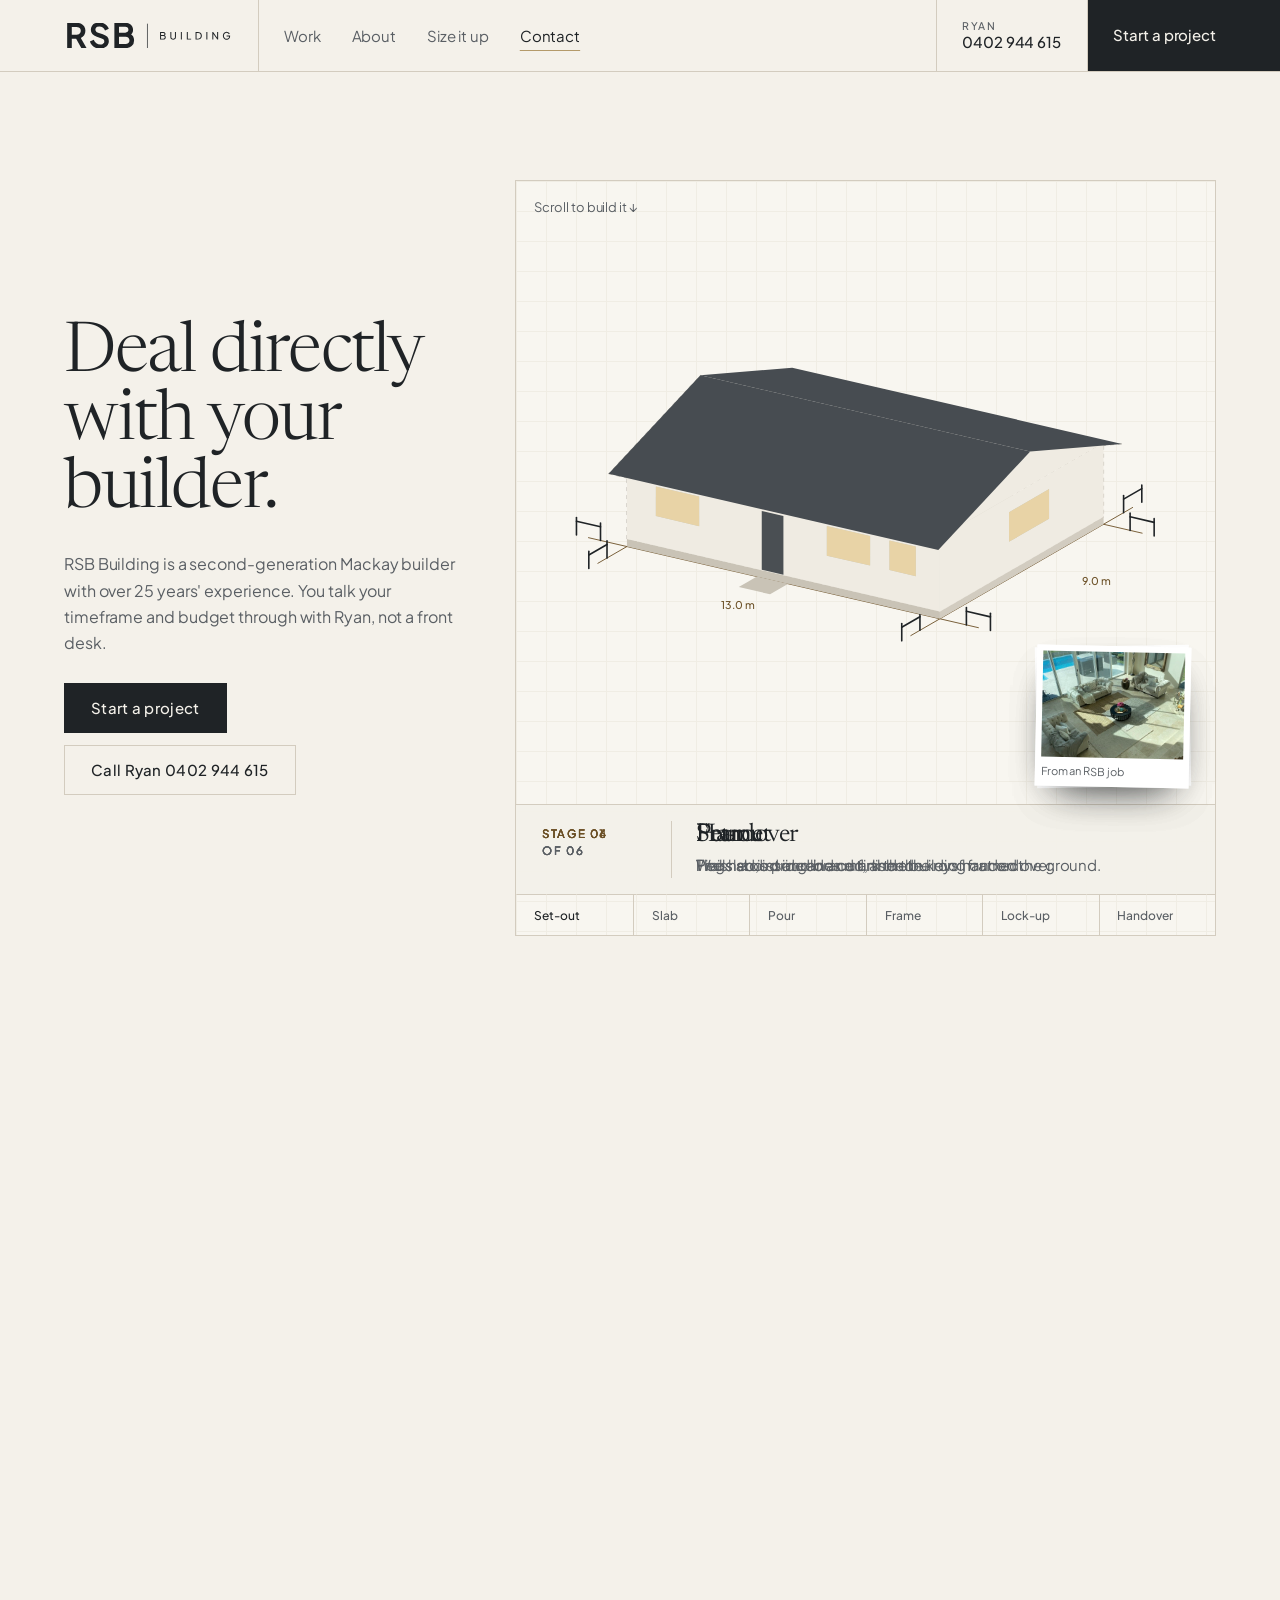
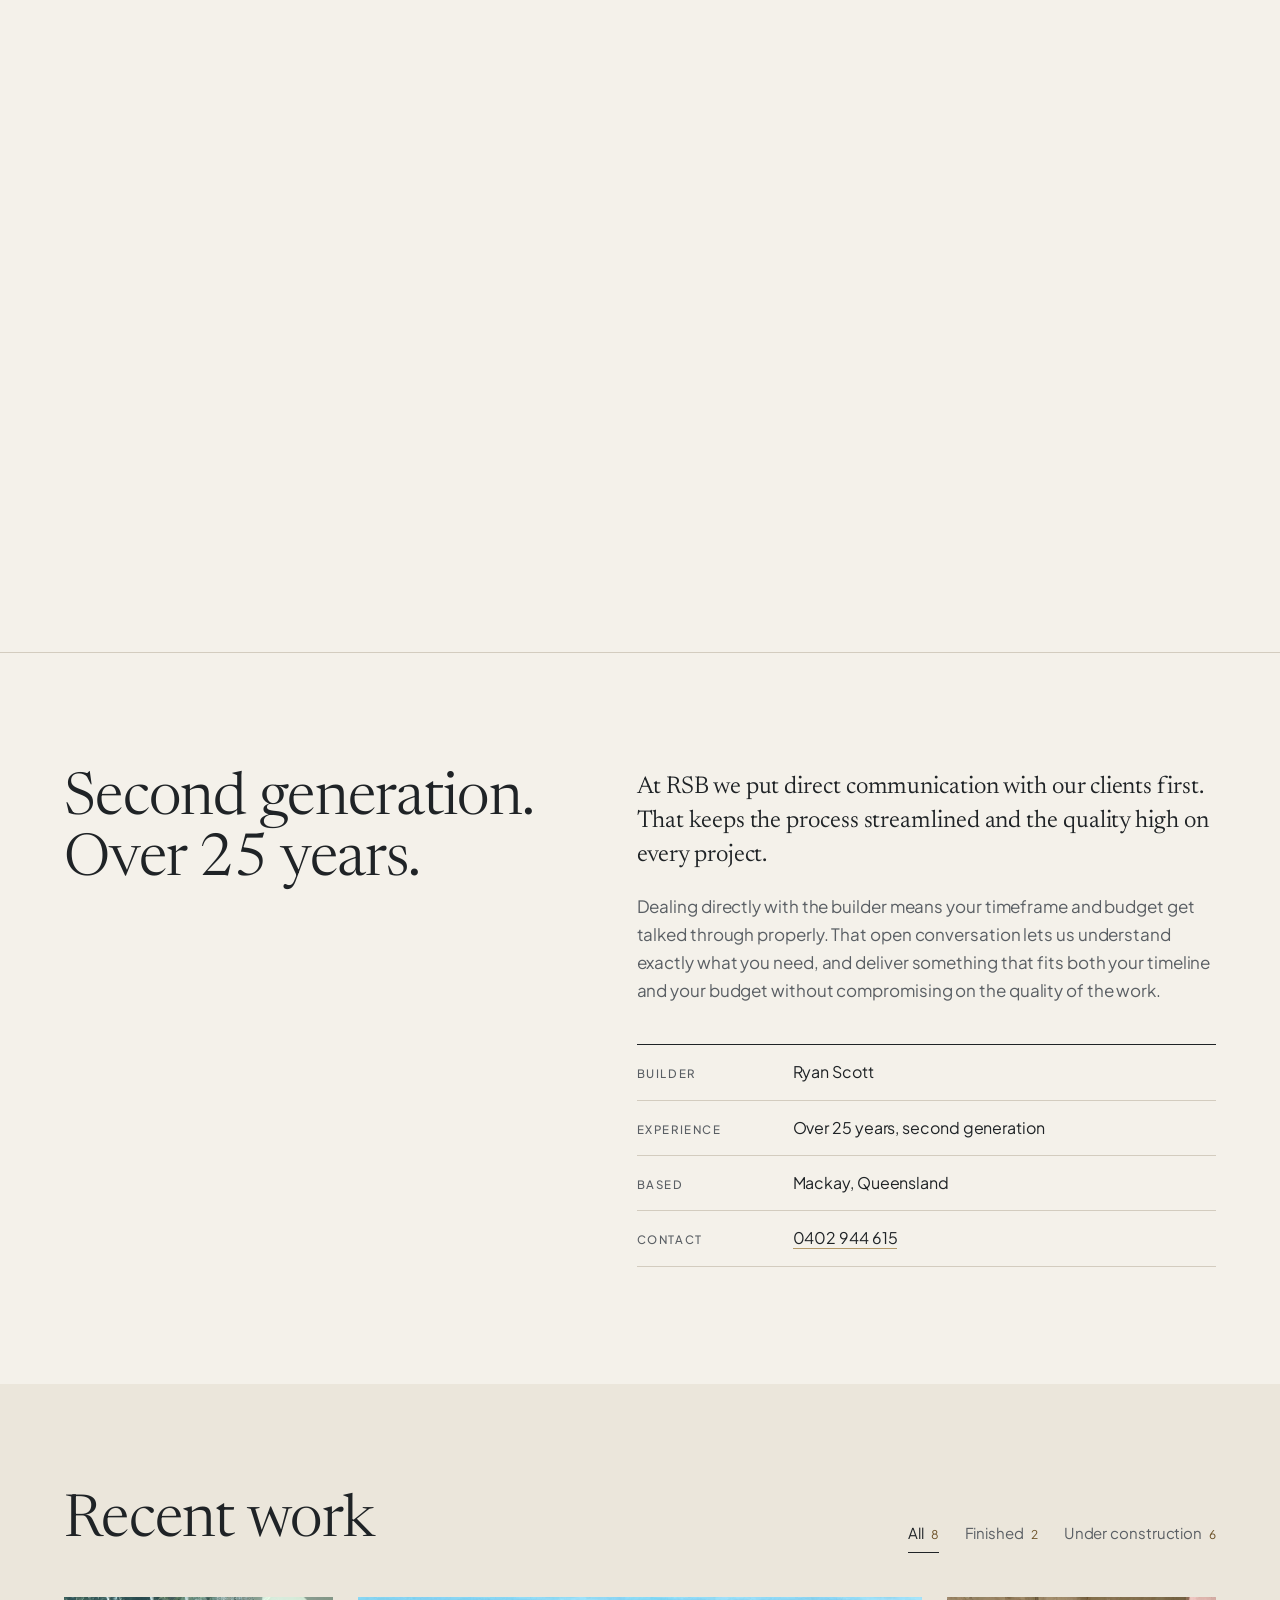
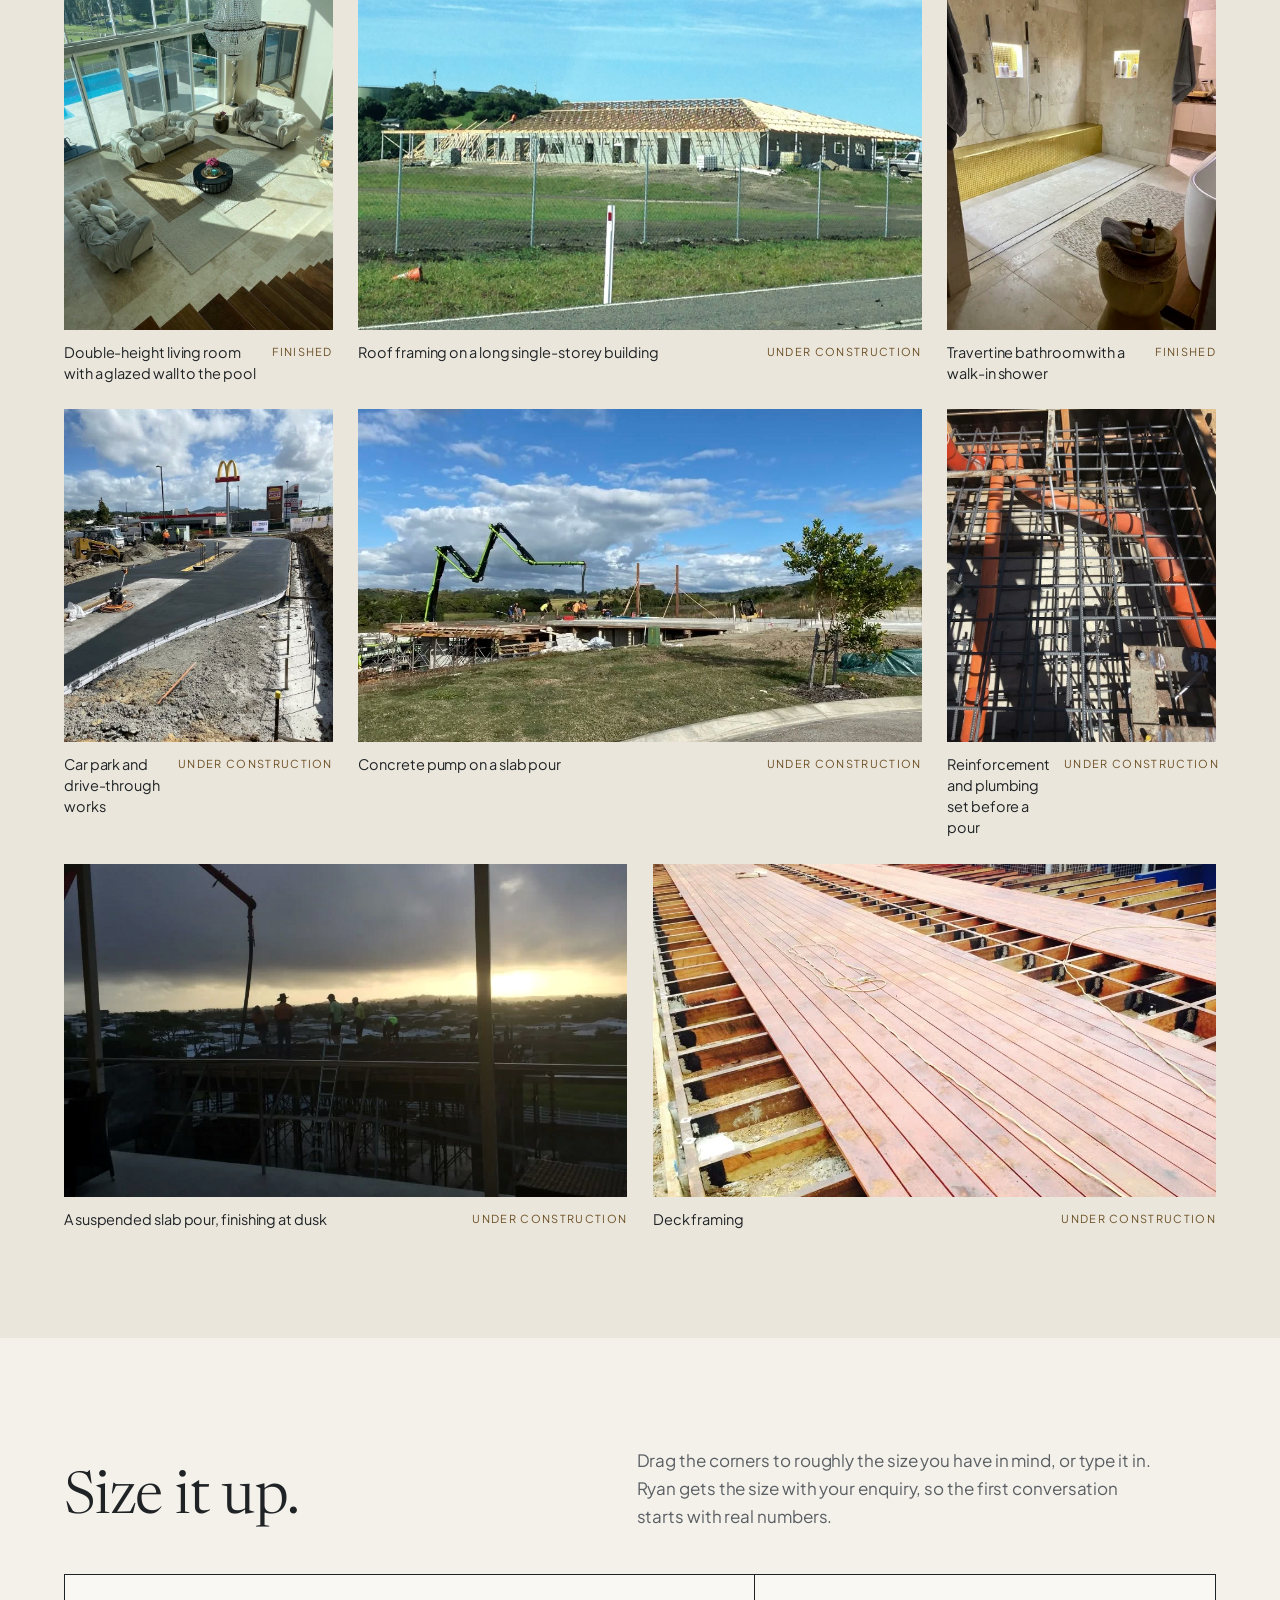
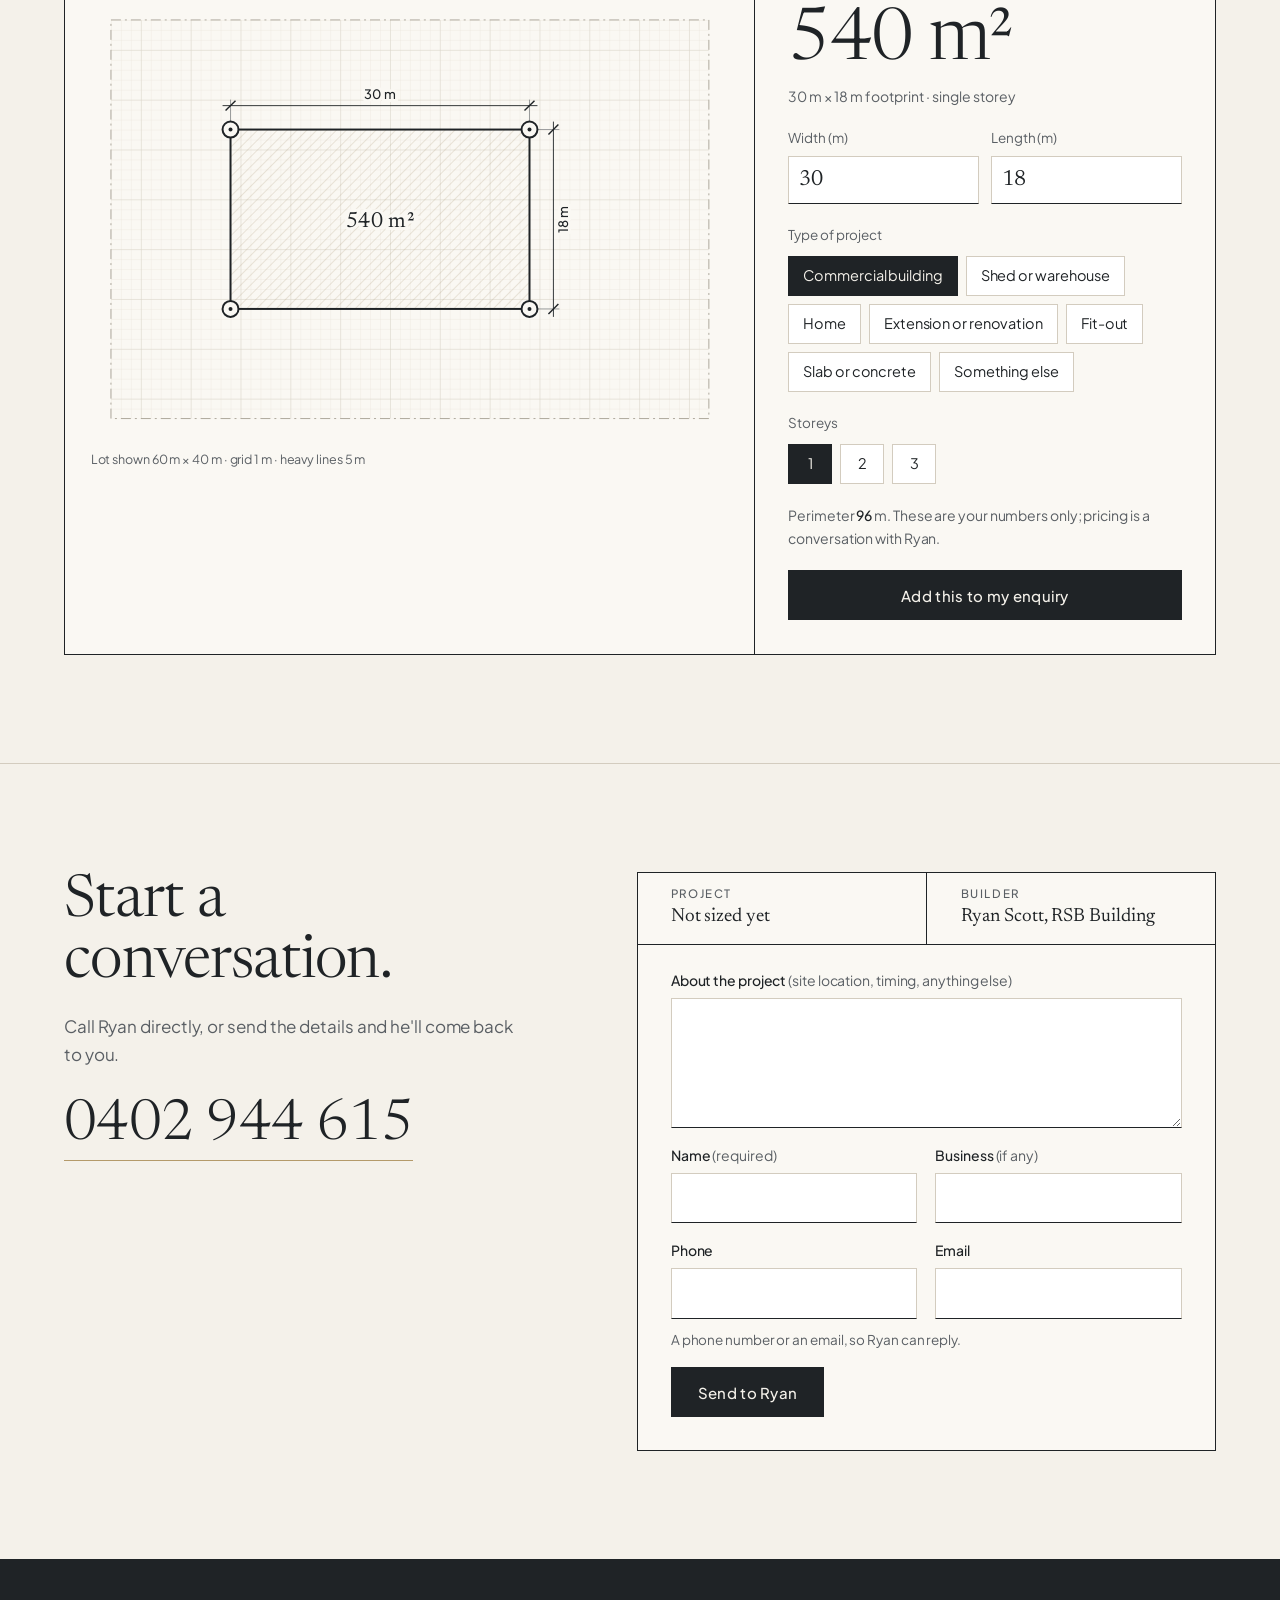
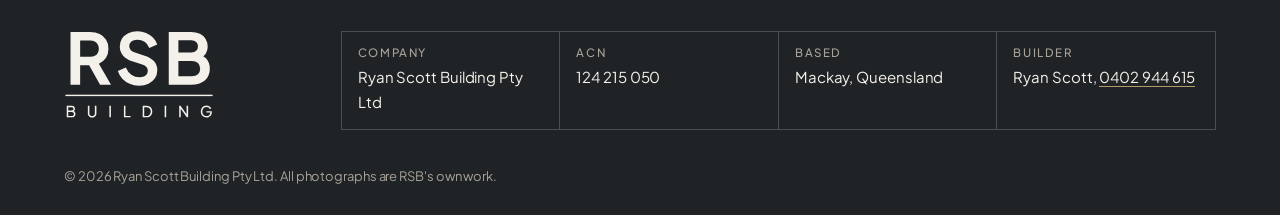
==== commit acd9f52a: "RSB Building demo: the scroll builds a house (noindex) Co-Authored-By: Claude Opus 5.5 <noreply@anth" ====
--- a/index.html
+++ b/index.html
@@ -31,16 +31,382 @@
 </header>
 <nav class="dock" aria-label="Call or start a project"><a href="tel:+61402944615">Call Ryan</a><a href="#contact">Start a project</a></nav>
 <main id="main">
-  <section class="hero" aria-labelledby="h1">
-    <div class="hero__text">
-      <h1 id="h1" class="hero__h1">Deal directly with your builder.</h1>
-      <p class="hero__lede">RSB Building is a second-generation Mackay builder with over 25 years' experience. You talk your timeframe and budget through with Ryan, not a front desk.</p>
-      <div class="hero__cta"><a class="btn" href="#contact">Start a project</a><a class="btn btn--quiet" href="tel:+61402944615">Call Ryan 0402 944 615</a></div>
-    </div>
-    <div class="hero__planes">
-      <figure class="hero__band" data-sc-parallax="0.06"><img src="assets/photo/frame-band.jpg" srcset="assets/photo/frame-band-s.jpg 1000w, assets/photo/frame-band.jpg 2000w" sizes="100vw" alt="An RSB job under construction: roof framing on a long single-storey building" width="2000" height="608" fetchpriority="high"></figure>
-      <figure class="hero__inset" data-sc-parallax="-0.14"><img src="assets/photo/interior.jpg" alt="A finished RSB interior: a double-height living room" width="768" height="1024"></figure>
-      <p class="hero__note" data-sc-parallax="-0.14">Under construction, and finished.</p>
+  <section class="hero" aria-labelledby="h1" data-build-act data-sc-act="pin" data-sc-span="4.2">
+    <div class="sc-stage hero__stage">
+      <div class="hero__text">
+        <h1 id="h1" class="hero__h1">Deal directly with your builder.</h1>
+        <p class="hero__lede">RSB Building is a second-generation Mackay builder with over 25 years' experience. You talk your timeframe and budget through with Ryan, not a front desk.</p>
+        <div class="hero__cta"><a class="btn" href="#contact">Start a project</a><a class="btn btn--quiet" href="tel:+61402944615">Call Ryan 0402 944 615</a></div>
+      </div>
+      <div class="hero__sheet">
+        <svg class="house" viewBox="-286.9 -108.4 755 348" role="img" aria-label="A line drawing of a house being built in six stages: set-out, slab, pour, frame, lock-up and handover">
+<g class="h-ghost"><polyline points="0,-9 380,78.7 181.3,193.5 -198.8,105.7 0,-9"/><polyline points="-198.8,105.7 -198.8,15.7 181.3,103.5 181.3,193.5"/><polyline points="181.3,103.5 380,-11.3 380,78.7"/><polyline points="-221.1,26.4 179.3,118.9 290.9,-0.7 -109.6,-93.1 -221.1,26.4"/><polyline points="290.9,-0.7 402.4,-9.9"/><polyline points="380,-11.3 280.6,-3 181.3,103.5"/></g>
+<g class="h-dim"><text x="-64" y="190.5" text-anchor="middle">13.0 m</text><text x="353.7" y="162" text-anchor="start">9.0 m</text></g>
+<polyline class="h-l h-str h-temp" points="-46.8,-10.8 426.8,98.5" pathLength="1" style="--a:-0.1400;--d:0.0294"/>
+<polyline class="h-l h-str h-temp" points="-245.5,104 228,213.3" pathLength="1" style="--a:-0.1106;--d:0.0294"/>
+<polyline class="h-l h-str h-temp" points="35.3,-20.4 -234.1,135.1" pathLength="1" style="--a:-0.1260;--d:0.0294"/>
+<polyline class="h-l h-str h-temp" points="415.3,67.3 145.9,222.9" pathLength="1" style="--a:-0.0966;--d:0.0294"/>
+<polyline class="h-l h-peg h-temp" points="-61.4,-14.2 -61.4,-35.2" pathLength="1" style="--a:-0.0840;--d:0.0294"/>
+<polyline class="h-l h-peg h-temp" points="-32.2,-7.4 -32.2,-28.4" pathLength="1" style="--a:-0.0803;--d:0.0294"/>
+<polyline class="h-l h-peg h-temp" points="-61.4,-30.7 -32.2,-23.9" pathLength="1" style="--a:-0.0700;--d:0.0245"/>
+<polyline class="h-l h-peg h-temp" points="412.2,95.2 412.2,74.2" pathLength="1" style="--a:-0.0767;--d:0.0294"/>
+<polyline class="h-l h-peg h-temp" points="441.4,101.9 441.4,80.9" pathLength="1" style="--a:-0.0730;--d:0.0294"/>
+<polyline class="h-l h-peg h-temp" points="412.2,78.7 441.4,85.4" pathLength="1" style="--a:-0.0639;--d:0.0245"/>
+<polyline class="h-l h-peg h-temp" points="-260.1,100.6 -260.1,79.6" pathLength="1" style="--a:-0.0693;--d:0.0294"/>
+<polyline class="h-l h-peg h-temp" points="-230.9,107.3 -230.9,86.3" pathLength="1" style="--a:-0.0656;--d:0.0294"/>
+<polyline class="h-l h-peg h-temp" points="-260.1,84.1 -230.9,90.8" pathLength="1" style="--a:-0.0577;--d:0.0245"/>
+<polyline class="h-l h-peg h-temp" points="213.4,209.9 213.4,188.9" pathLength="1" style="--a:-0.0620;--d:0.0294"/>
+<polyline class="h-l h-peg h-temp" points="242.6,216.7 242.6,195.7" pathLength="1" style="--a:-0.0583;--d:0.0294"/>
+<polyline class="h-l h-peg h-temp" points="213.4,193.4 242.6,200.2" pathLength="1" style="--a:-0.0516;--d:0.0245"/>
+<polyline class="h-l h-peg h-temp" points="46.4,-26.8 46.4,-47.8" pathLength="1" style="--a:-0.0546;--d:0.0294"/>
+<polyline class="h-l h-peg h-temp" points="24.3,-14 24.3,-35" pathLength="1" style="--a:-0.0509;--d:0.0294"/>
+<polyline class="h-l h-peg h-temp" points="46.4,-43.3 24.3,-30.5" pathLength="1" style="--a:-0.0455;--d:0.0245"/>
+<polyline class="h-l h-peg h-temp" points="-223,128.8 -223,107.8" pathLength="1" style="--a:-0.0472;--d:0.0294"/>
+<polyline class="h-l h-peg h-temp" points="-245.1,141.5 -245.1,120.5" pathLength="1" style="--a:-0.0436;--d:0.0294"/>
+<polyline class="h-l h-peg h-temp" points="-223,112.3 -245.1,125" pathLength="1" style="--a:-0.0394;--d:0.0245"/>
+<polyline class="h-l h-peg h-temp" points="426.4,61 426.4,40" pathLength="1" style="--a:-0.0399;--d:0.0294"/>
+<polyline class="h-l h-peg h-temp" points="404.3,73.7 404.3,52.7" pathLength="1" style="--a:-0.0362;--d:0.0294"/>
+<polyline class="h-l h-peg h-temp" points="426.4,44.5 404.3,57.2" pathLength="1" style="--a:-0.0333;--d:0.0245"/>
+<polyline class="h-l h-peg h-temp" points="157,216.5 157,195.5" pathLength="1" style="--a:-0.0325;--d:0.0294"/>
+<polyline class="h-l h-peg h-temp" points="134.9,229.3 134.9,208.3" pathLength="1" style="--a:-0.0289;--d:0.0294"/>
+<polyline class="h-l h-peg h-temp" points="157,200 134.9,212.8" pathLength="1" style="--a:-0.0271;--d:0.0245"/>
+<polyline class="h-l h-form" points="0,0 380,87.7 181.3,202.5 -198.8,114.7 0,0" pathLength="1" style="--a:0.1200;--d:0.0184"/>
+<polyline class="h-l h-mesh" points="18.6,-0.2 -173.5,110.7" pathLength="1" style="--a:0.1575;--d:0.0315"/>
+<polyline class="h-l h-mesh" points="40.5,4.8 -151.6,115.8" pathLength="1" style="--a:0.1612;--d:0.0315"/>
+<polyline class="h-l h-mesh" points="62.5,9.9 -129.7,120.8" pathLength="1" style="--a:0.1649;--d:0.0315"/>
+<polyline class="h-l h-mesh" points="84.4,15 -107.7,125.9" pathLength="1" style="--a:0.1686;--d:0.0315"/>
+<polyline class="h-l h-mesh" points="106.3,20 -85.8,130.9" pathLength="1" style="--a:0.1723;--d:0.0315"/>
+<polyline class="h-l h-mesh" points="128.2,25.1 -63.9,136" pathLength="1" style="--a:0.1760;--d:0.0315"/>
+<polyline class="h-l h-mesh" points="150.2,30.1 -42,141.1" pathLength="1" style="--a:0.1797;--d:0.0315"/>
+<polyline class="h-l h-mesh" points="172.1,35.2 -20.1,146.1" pathLength="1" style="--a:0.1834;--d:0.0315"/>
+<polyline class="h-l h-mesh" points="194,40.3 1.9,151.2" pathLength="1" style="--a:0.1871;--d:0.0315"/>
+<polyline class="h-l h-mesh" points="215.9,45.3 23.8,156.3" pathLength="1" style="--a:0.1909;--d:0.0315"/>
+<polyline class="h-l h-mesh" points="237.8,50.4 45.7,161.3" pathLength="1" style="--a:0.1946;--d:0.0315"/>
+<polyline class="h-l h-mesh" points="259.8,55.4 67.6,166.4" pathLength="1" style="--a:0.1983;--d:0.0315"/>
+<polyline class="h-l h-mesh" points="281.7,60.5 89.6,171.4" pathLength="1" style="--a:0.2020;--d:0.0315"/>
+<polyline class="h-l h-mesh" points="303.6,65.6 111.5,176.5" pathLength="1" style="--a:0.2057;--d:0.0315"/>
+<polyline class="h-l h-mesh" points="325.5,70.6 133.4,181.6" pathLength="1" style="--a:0.2094;--d:0.0315"/>
+<polyline class="h-l h-mesh" points="347.5,75.7 155.3,186.6" pathLength="1" style="--a:0.2131;--d:0.0315"/>
+<polyline class="h-l h-mesh" points="369.4,80.8 177.3,191.7" pathLength="1" style="--a:0.2168;--d:0.0315"/>
+<polyline class="h-l h-mesh" points="-12.2,3.4 359.1,89.1" pathLength="1" style="--a:0.1650;--d:0.0315"/>
+<polyline class="h-l h-mesh" points="-28.7,12.9 342.5,98.6" pathLength="1" style="--a:0.1707;--d:0.0315"/>
+<polyline class="h-l h-mesh" points="-45.3,22.5 325.9,108.2" pathLength="1" style="--a:0.1765;--d:0.0315"/>
+<polyline class="h-l h-mesh" points="-61.9,32.1 309.4,117.8" pathLength="1" style="--a:0.1822;--d:0.0315"/>
+<polyline class="h-l h-mesh" points="-78.4,41.6 292.8,127.3" pathLength="1" style="--a:0.1879;--d:0.0315"/>
+<polyline class="h-l h-mesh" points="-95,51.2 276.2,136.9" pathLength="1" style="--a:0.1936;--d:0.0315"/>
+<polyline class="h-l h-mesh" points="-111.6,60.7 259.7,146.5" pathLength="1" style="--a:0.1994;--d:0.0315"/>
+<polyline class="h-l h-mesh" points="-128.1,70.3 243.1,156" pathLength="1" style="--a:0.2051;--d:0.0315"/>
+<polyline class="h-l h-mesh" points="-144.7,79.9 226.6,165.6" pathLength="1" style="--a:0.2108;--d:0.0315"/>
+<polyline class="h-l h-mesh" points="-161.2,89.4 210,175.1" pathLength="1" style="--a:0.2165;--d:0.0315"/>
+<polyline class="h-l h-mesh" points="-177.8,99 193.4,184.7" pathLength="1" style="--a:0.2223;--d:0.0315"/>
+<polyline class="h-l h-pipe" points="-52.2,105.7 -52.2,83.2" pathLength="1" style="--a:0.2100;--d:0.0210"/>
+<polyline class="h-l h-pipe" points="-31.8,110.5 -31.8,88" pathLength="1" style="--a:0.2184;--d:0.0210"/>
+<polyline class="h-l h-pipe" points="257.6,97 257.6,74.5" pathLength="1" style="--a:0.2268;--d:0.0210"/>
+<polyline class="h-l h-pipe" points="286.1,108.9 286.1,86.4" pathLength="1" style="--a:0.2352;--d:0.0210"/>
+<polyline class="h-l h-pipe" points="185.9,171.4 185.9,148.9" pathLength="1" style="--a:0.2436;--d:0.0210"/>
+<polyline class="h-l h-form" points="-198.8,114.7 -198.8,105.7" pathLength="1" style="--a:0.1350;--d:0.0158"/>
+<polyline class="h-l h-form" points="181.3,202.5 181.3,193.5" pathLength="1" style="--a:0.1455;--d:0.0158"/>
+<polyline class="h-l h-form" points="380,87.7 380,78.7" pathLength="1" style="--a:0.1560;--d:0.0158"/>
+<polygon class="h-f h-conc" points="0,-9 380,78.7 181.3,193.5 -198.8,105.7" style="--a:0.2700;--d:0.0210"/>
+<polygon class="h-f h-conc2" points="-198.8,114.7 181.3,202.5 181.3,193.5 -198.8,105.7" style="--a:0.2800;--d:0.0210"/>
+<polygon class="h-f h-conc3" points="181.3,202.5 380,87.7 380,78.7 181.3,193.5" style="--a:0.2850;--d:0.0210"/>
+<polyline class="h-l h-edge" points="0,-9 380,78.7 181.3,193.5 -198.8,105.7 0,-9" pathLength="1" style="--a:0.3100;--d:0.0210"/>
+<polyline class="h-l h-edge" points="-198.8,114.7 181.3,202.5 380,87.7" pathLength="1" style="--a:0.3150;--d:0.0192"/>
+<polyline class="h-l h-plate" points="0,-10.5 380,77.2" pathLength="1" style="--a:0.3700;--d:0.0410"/>
+<polyline class="h-l h-stud" points="0,-10.5 0,-99" pathLength="1" style="--a:0.3736;--d:0.0410"/>
+<polyline class="h-l h-stud" points="17.5,-6.5 17.5,-95" pathLength="1" style="--a:0.3771;--d:0.0410"/>
+<polyline class="h-l h-stud" points="35.1,-2.4 35.1,-90.9" pathLength="1" style="--a:0.3807;--d:0.0410"/>
+<polyline class="h-l h-stud" points="52.6,1.6 52.6,-86.9" pathLength="1" style="--a:0.3842;--d:0.0410"/>
+<polyline class="h-l h-stud" points="70.2,5.7 70.2,-82.8" pathLength="1" style="--a:0.3878;--d:0.0410"/>
+<polyline class="h-l h-stud" points="87.7,9.7 87.7,-78.8" pathLength="1" style="--a:0.3914;--d:0.0410"/>
+<polyline class="h-l h-stud" points="105.2,13.8 105.2,-74.7" pathLength="1" style="--a:0.3949;--d:0.0410"/>
+<polyline class="h-l h-stud" points="122.8,17.8 122.8,-70.7" pathLength="1" style="--a:0.3985;--d:0.0410"/>
+<polyline class="h-l h-stud" points="140.3,21.9 140.3,-66.6" pathLength="1" style="--a:0.4020;--d:0.0410"/>
+<polyline class="h-l h-stud" points="157.8,25.9 157.8,-62.6" pathLength="1" style="--a:0.4056;--d:0.0410"/>
+<polyline class="h-l h-stud" points="175.4,30 175.4,-58.5" pathLength="1" style="--a:0.4092;--d:0.0410"/>
+<polyline class="h-l h-stud" points="192.9,34 192.9,-54.5" pathLength="1" style="--a:0.4127;--d:0.0410"/>
+<polyline class="h-l h-stud" points="210.5,38.1 210.5,-50.4" pathLength="1" style="--a:0.4163;--d:0.0410"/>
+<polyline class="h-l h-stud" points="228,42.1 228,-46.4" pathLength="1" style="--a:0.4199;--d:0.0410"/>
+<polyline class="h-l h-stud" points="245.5,46.2 245.5,-42.3" pathLength="1" style="--a:0.4234;--d:0.0410"/>
+<polyline class="h-l h-stud" points="263.1,50.2 263.1,-38.3" pathLength="1" style="--a:0.4270;--d:0.0410"/>
+<polyline class="h-l h-stud" points="280.6,54.3 280.6,-34.2" pathLength="1" style="--a:0.4305;--d:0.0410"/>
+<polyline class="h-l h-stud" points="298.2,58.3 298.2,-30.2" pathLength="1" style="--a:0.4341;--d:0.0410"/>
+<polyline class="h-l h-stud" points="315.7,62.4 315.7,-26.1" pathLength="1" style="--a:0.4377;--d:0.0410"/>
+<polyline class="h-l h-stud" points="333.2,66.4 333.2,-22.1" pathLength="1" style="--a:0.4412;--d:0.0410"/>
+<polyline class="h-l h-stud" points="350.8,70.5 350.8,-18" pathLength="1" style="--a:0.4448;--d:0.0410"/>
+<polyline class="h-l h-stud" points="368.3,74.5 368.3,-14" pathLength="1" style="--a:0.4483;--d:0.0410"/>
+<polyline class="h-l h-plate" points="0,-99 380,-11.3" pathLength="1" style="--a:0.3960;--d:0.0410"/>
+<polyline class="h-l h-brace" points="8.8,-10 81.8,-78.6" pathLength="1" style="--a:0.4610;--d:0.0137"/>
+<polyline class="h-l h-plate" points="0,-10.5 -198.8,104.2" pathLength="1" style="--a:0.4006;--d:0.0410"/>
+<polyline class="h-l h-stud" points="0,-10.5 0,-99" pathLength="1" style="--a:0.4051;--d:0.0410"/>
+<polyline class="h-l h-stud" points="-13.3,-2.9 -13.3,-91.3" pathLength="1" style="--a:0.4097;--d:0.0410"/>
+<polyline class="h-l h-stud" points="-26.5,4.8 -26.5,-83.7" pathLength="1" style="--a:0.4142;--d:0.0410"/>
+<polyline class="h-l h-stud" points="-39.8,12.4 -39.8,-76.1" pathLength="1" style="--a:0.4188;--d:0.0410"/>
+<polyline class="h-l h-stud" points="-53,20.1 -53,-68.4" pathLength="1" style="--a:0.4233;--d:0.0410"/>
+<polyline class="h-l h-stud" points="-66.3,27.7 -66.3,-60.8" pathLength="1" style="--a:0.4279;--d:0.0410"/>
+<polyline class="h-l h-stud" points="-79.5,35.4 -79.5,-53.1" pathLength="1" style="--a:0.4324;--d:0.0410"/>
+<polyline class="h-l h-stud" points="-92.8,43 -92.8,-45.4" pathLength="1" style="--a:0.4370;--d:0.0410"/>
+<polyline class="h-l h-stud" points="-106,50.7 -106,-37.8" pathLength="1" style="--a:0.4415;--d:0.0410"/>
+<polyline class="h-l h-stud" points="-119.3,58.3 -119.3,-30.2" pathLength="1" style="--a:0.4461;--d:0.0410"/>
+<polyline class="h-l h-stud" points="-132.5,66 -132.5,-22.5" pathLength="1" style="--a:0.4506;--d:0.0410"/>
+<polyline class="h-l h-stud" points="-145.8,73.6 -145.8,-14.9" pathLength="1" style="--a:0.4551;--d:0.0410"/>
+<polyline class="h-l h-stud" points="-159,81.3 -159,-7.2" pathLength="1" style="--a:0.4597;--d:0.0410"/>
+<polyline class="h-l h-stud" points="-172.3,88.9 -172.3,0.4" pathLength="1" style="--a:0.4642;--d:0.0410"/>
+<polyline class="h-l h-stud" points="-185.5,96.6 -185.5,8.1" pathLength="1" style="--a:0.4688;--d:0.0410"/>
+<polyline class="h-l h-stud" points="-198.8,104.2 -198.8,15.7" pathLength="1" style="--a:0.4733;--d:0.0410"/>
+<polyline class="h-l h-plate" points="0,-99 -198.8,15.7" pathLength="1" style="--a:0.4220;--d:0.0410"/>
+<polyline class="h-l h-brace" points="-6.6,-8.2 -61.8,-61.8" pathLength="1" style="--a:0.4870;--d:0.0137"/>
+<polyline class="h-l h-plate" points="-198.8,104.2 181.3,192" pathLength="1" style="--a:0.4248;--d:0.0410"/>
+<polyline class="h-l h-stud" points="-198.8,104.2 -198.8,15.7" pathLength="1" style="--a:0.4276;--d:0.0410"/>
+<polyline class="h-l h-stud" points="-181.2,108.3 -181.2,19.8" pathLength="1" style="--a:0.4305;--d:0.0410"/>
+<polyline class="h-l h-stud" points="-93.5,128.5 -93.5,40" pathLength="1" style="--a:0.4333;--d:0.0410"/>
+<polyline class="h-l h-stud" points="-76,132.6 -76,44.1" pathLength="1" style="--a:0.4361;--d:0.0410"/>
+<polyline class="h-l h-stud" points="-58.4,136.6 -58.4,48.1" pathLength="1" style="--a:0.4389;--d:0.0410"/>
+<polyline class="h-l h-stud" points="-40.9,140.7 -40.9,52.2" pathLength="1" style="--a:0.4418;--d:0.0410"/>
+<polyline class="h-l h-stud" points="-5.8,148.8 -5.8,60.3" pathLength="1" style="--a:0.4446;--d:0.0410"/>
+<polyline class="h-l h-stud" points="11.7,152.8 11.7,64.3" pathLength="1" style="--a:0.4474;--d:0.0410"/>
+<polyline class="h-l h-stud" points="29.2,156.9 29.2,68.4" pathLength="1" style="--a:0.4502;--d:0.0410"/>
+<polyline class="h-l h-stud" points="99.4,173.1 99.4,84.6" pathLength="1" style="--a:0.4531;--d:0.0410"/>
+<polyline class="h-l h-stud" points="116.9,177.1 116.9,88.6" pathLength="1" style="--a:0.4559;--d:0.0410"/>
+<polyline class="h-l h-stud" points="169.6,189.3 169.6,100.8" pathLength="1" style="--a:0.4587;--d:0.0410"/>
+<polyline class="h-l h-plate" points="-198.8,15.7 181.3,103.5" pathLength="1" style="--a:0.4480;--d:0.0409"/>
+<polyline class="h-l h-stud" points="-165.1,112 -165.1,23.5" pathLength="1" style="--a:0.4615;--d:0.0410"/>
+<polyline class="h-l h-stud" points="-109.6,124.8 -109.6,36.3" pathLength="1" style="--a:0.4644;--d:0.0410"/>
+<polyline class="h-l h-plate" points="-165.1,41.5 -109.6,54.3" pathLength="1" style="--a:0.4672;--d:0.0410"/>
+<polyline class="h-l h-plate" points="-165.1,77.5 -109.6,90.3" pathLength="1" style="--a:0.4700;--d:0.0410"/>
+<polyline class="h-l h-stud" points="42.4,159.9 42.4,71.4" pathLength="1" style="--a:0.4728;--d:0.0410"/>
+<polyline class="h-l h-stud" points="97.9,172.7 97.9,84.2" pathLength="1" style="--a:0.4757;--d:0.0410"/>
+<polyline class="h-l h-plate" points="42.4,89.4 97.9,102.2" pathLength="1" style="--a:0.4785;--d:0.0410"/>
+<polyline class="h-l h-plate" points="42.4,125.4 97.9,138.2" pathLength="1" style="--a:0.4813;--d:0.0410"/>
+<polyline class="h-l h-stud" points="118.4,177.5 118.4,89" pathLength="1" style="--a:0.4841;--d:0.0410"/>
+<polyline class="h-l h-stud" points="153.5,185.6 153.5,97.1" pathLength="1" style="--a:0.4870;--d:0.0410"/>
+<polyline class="h-l h-plate" points="118.4,107 153.5,115.1" pathLength="1" style="--a:0.4898;--d:0.0410"/>
+<polyline class="h-l h-plate" points="118.4,143 153.5,151.1" pathLength="1" style="--a:0.4926;--d:0.0410"/>
+<polyline class="h-l h-stud" points="-36.5,141.7 -36.5,53.2" pathLength="1" style="--a:0.4954;--d:0.0410"/>
+<polyline class="h-l h-stud" points="-7.3,148.5 -7.3,60" pathLength="1" style="--a:0.4983;--d:0.0410"/>
+<polyline class="h-l h-plate" points="-36.5,71.2 -7.3,78" pathLength="1" style="--a:0.5011;--d:0.0410"/>
+<polyline class="h-l h-brace" points="-190,104.8 -116.9,36.1" pathLength="1" style="--a:0.5130;--d:0.0137"/>
+<polyline class="h-l h-plate" points="181.3,192 380,77.2" pathLength="1" style="--a:0.4526;--d:0.0409"/>
+<polyline class="h-l h-stud" points="181.3,192 181.3,103.5" pathLength="1" style="--a:0.4571;--d:0.0409"/>
+<polyline class="h-l h-stud" points="194.5,184.3 194.5,95.8" pathLength="1" style="--a:0.4617;--d:0.0409"/>
+<polyline class="h-l h-stud" points="207.8,176.7 207.8,88.2" pathLength="1" style="--a:0.4662;--d:0.0409"/>
+<polyline class="h-l h-stud" points="221,169 221,80.5" pathLength="1" style="--a:0.4708;--d:0.0409"/>
+<polyline class="h-l h-stud" points="234.3,161.4 234.3,72.9" pathLength="1" style="--a:0.4753;--d:0.0409"/>
+<polyline class="h-l h-stud" points="247.5,153.7 247.5,65.2" pathLength="1" style="--a:0.4798;--d:0.0409"/>
+<polyline class="h-l h-stud" points="260.8,146.1 260.8,57.6" pathLength="1" style="--a:0.4844;--d:0.0409"/>
+<polyline class="h-l h-stud" points="327,107.8 327,19.3" pathLength="1" style="--a:0.4889;--d:0.0409"/>
+<polyline class="h-l h-stud" points="340.3,100.2 340.3,11.7" pathLength="1" style="--a:0.4935;--d:0.0409"/>
+<polyline class="h-l h-stud" points="353.5,92.5 353.5,4" pathLength="1" style="--a:0.4980;--d:0.0409"/>
+<polyline class="h-l h-stud" points="366.8,84.9 366.8,-3.6" pathLength="1" style="--a:0.5026;--d:0.0409"/>
+<polyline class="h-l h-stud" points="380,77.2 380,-11.3" pathLength="1" style="--a:0.5071;--d:0.0409"/>
+<polyline class="h-l h-plate" points="181.3,103.5 380,-11.3" pathLength="1" style="--a:0.4740;--d:0.0409"/>
+<polyline class="h-l h-stud" points="264.1,144.2 264.1,55.7" pathLength="1" style="--a:0.5117;--d:0.0409"/>
+<polyline class="h-l h-stud" points="314.9,114.8 314.9,26.3" pathLength="1" style="--a:0.5162;--d:0.0409"/>
+<polyline class="h-l h-plate" points="264.1,73.7 314.9,44.3" pathLength="1" style="--a:0.5208;--d:0.0409"/>
+<polyline class="h-l h-plate" points="264.1,109.7 314.9,80.3" pathLength="1" style="--a:0.5253;--d:0.0409"/>
+<polyline class="h-l h-brace" points="187.9,186.7 243.1,69.3" pathLength="1" style="--a:0.5390;--d:0.0137"/>
+<polyline class="h-l h-truss" points="12.1,-100 -99.4,-90.8 -210.9,28.8" pathLength="1" style="--a:0.5208;--d:0.0337"/>
+<polyline class="h-l h-chord" points="0,-99 -198.8,15.7" pathLength="1" style="--a:0.5239;--d:0.0337"/>
+<polyline class="h-l h-chord" points="-99.4,-41.6 -99.4,-90.8" pathLength="1" style="--a:0.5312;--d:0.0318"/>
+<polyline class="h-l h-truss" points="47.2,-91.9 -64.3,-82.7 -175.8,36.9" pathLength="1" style="--a:0.5269;--d:0.0337"/>
+<polyline class="h-l h-chord" points="35.1,-90.9 -163.7,23.8" pathLength="1" style="--a:0.5300;--d:0.0337"/>
+<polyline class="h-l h-chord" points="-64.3,-33.5 -64.3,-82.7" pathLength="1" style="--a:0.5370;--d:0.0318"/>
+<polyline class="h-l h-truss" points="82.3,-83.8 -29.2,-74.6 -140.7,45" pathLength="1" style="--a:0.5330;--d:0.0337"/>
+<polyline class="h-l h-chord" points="70.2,-82.8 -128.6,31.9" pathLength="1" style="--a:0.5361;--d:0.0337"/>
+<polyline class="h-l h-chord" points="-29.2,-25.4 -29.2,-74.6" pathLength="1" style="--a:0.5428;--d:0.0318"/>
+<polyline class="h-l h-truss" points="117.4,-75.7 5.9,-66.5 -105.7,53.1" pathLength="1" style="--a:0.5392;--d:0.0337"/>
+<polyline class="h-l h-chord" points="105.2,-74.7 -93.5,40" pathLength="1" style="--a:0.5422;--d:0.0337"/>
+<polyline class="h-l h-chord" points="5.9,-17.3 5.9,-66.5" pathLength="1" style="--a:0.5486;--d:0.0318"/>
+<polyline class="h-l h-truss" points="152.5,-67.6 40.9,-58.4 -70.6,61.2" pathLength="1" style="--a:0.5453;--d:0.0337"/>
+<polyline class="h-l h-chord" points="140.3,-66.6 -58.4,48.1" pathLength="1" style="--a:0.5483;--d:0.0337"/>
+<polyline class="h-l h-chord" points="40.9,-9.2 40.9,-58.4" pathLength="1" style="--a:0.5544;--d:0.0318"/>
+<polyline class="h-l h-truss" points="187.5,-59.5 76,-50.3 -35.5,69.3" pathLength="1" style="--a:0.5514;--d:0.0337"/>
+<polyline class="h-l h-chord" points="175.4,-58.5 -23.4,56.2" pathLength="1" style="--a:0.5545;--d:0.0337"/>
+<polyline class="h-l h-chord" points="76,-1.1 76,-50.3" pathLength="1" style="--a:0.5602;--d:0.0318"/>
+<polyline class="h-l h-truss" points="222.6,-51.4 111.1,-42.2 -0.4,77.4" pathLength="1" style="--a:0.5575;--d:0.0337"/>
+<polyline class="h-l h-chord" points="210.5,-50.4 11.7,64.3" pathLength="1" style="--a:0.5606;--d:0.0337"/>
+<polyline class="h-l h-chord" points="111.1,7 111.1,-42.2" pathLength="1" style="--a:0.5659;--d:0.0318"/>
+<polyline class="h-l h-truss" points="257.7,-43.3 146.2,-34.1 34.6,85.5" pathLength="1" style="--a:0.5637;--d:0.0337"/>
+<polyline class="h-l h-chord" points="245.5,-42.3 46.8,72.4" pathLength="1" style="--a:0.5667;--d:0.0337"/>
+<polyline class="h-l h-chord" points="146.2,15.1 146.2,-34.1" pathLength="1" style="--a:0.5717;--d:0.0318"/>
+<polyline class="h-l h-truss" points="292.8,-35.2 181.2,-26 69.7,93.6" pathLength="1" style="--a:0.5698;--d:0.0337"/>
+<polyline class="h-l h-chord" points="280.6,-34.2 81.9,80.5" pathLength="1" style="--a:0.5728;--d:0.0337"/>
+<polyline class="h-l h-chord" points="181.2,23.2 181.2,-26" pathLength="1" style="--a:0.5775;--d:0.0318"/>
+<polyline class="h-l h-truss" points="327.8,-27.1 216.3,-17.9 104.8,101.7" pathLength="1" style="--a:0.5759;--d:0.0337"/>
+<polyline class="h-l h-chord" points="315.7,-26.1 116.9,88.6" pathLength="1" style="--a:0.5790;--d:0.0337"/>
+<polyline class="h-l h-chord" points="216.3,31.3 216.3,-17.9" pathLength="1" style="--a:0.5833;--d:0.0318"/>
+<polyline class="h-l h-truss" points="362.9,-19 251.4,-9.8 139.9,109.8" pathLength="1" style="--a:0.5820;--d:0.0337"/>
+<polyline class="h-l h-chord" points="350.8,-18 152,96.7" pathLength="1" style="--a:0.5851;--d:0.0337"/>
+<polyline class="h-l h-chord" points="251.4,39.4 251.4,-9.8" pathLength="1" style="--a:0.5891;--d:0.0318"/>
+<polyline class="h-l h-plate" points="-109.6,-93.1 290.9,-0.7" pathLength="1" style="--a:0.5780;--d:0.0182"/>
+<polygon class="h-f h-clad" points="-198.8,105.7 181.3,193.5 181.3,103.5 -198.8,15.7" style="--a:0.6300;--d:0.0252"/>
+<polygon class="h-f h-clad" points="181.3,193.5 380,78.7 380,-11.3 181.3,103.5" style="--a:0.6444;--d:0.0252"/>
+<polygon class="h-f h-clad" points="380,-11.3 181.3,103.5 280.6,-3" style="--a:0.6390;--d:0.0252"/>
+<polyline class="h-l h-board" points="-198.8,96.7 181.3,184.5" pathLength="1" style="--a:0.6570;--d:0.0252"/>
+<polyline class="h-l h-board" points="-198.8,87.7 181.3,175.5" pathLength="1" style="--a:0.6598;--d:0.0252"/>
+<polyline class="h-l h-board" points="-198.8,78.7 181.3,166.5" pathLength="1" style="--a:0.6626;--d:0.0252"/>
+<polyline class="h-l h-board" points="-198.8,69.7 181.3,157.5" pathLength="1" style="--a:0.6654;--d:0.0252"/>
+<polyline class="h-l h-board" points="-198.8,60.7 181.3,148.5" pathLength="1" style="--a:0.6682;--d:0.0252"/>
+<polyline class="h-l h-board" points="-198.8,51.7 181.3,139.5" pathLength="1" style="--a:0.6710;--d:0.0252"/>
+<polyline class="h-l h-board" points="-198.8,42.7 181.3,130.5" pathLength="1" style="--a:0.6738;--d:0.0252"/>
+<polyline class="h-l h-board" points="-198.8,33.7 181.3,121.5" pathLength="1" style="--a:0.6766;--d:0.0252"/>
+<polyline class="h-l h-board" points="-198.8,24.7 181.3,112.5" pathLength="1" style="--a:0.6794;--d:0.0252"/>
+<polyline class="h-l h-board" points="181.3,184.5 380,69.7" pathLength="1" style="--a:0.6822;--d:0.0252"/>
+<polyline class="h-l h-board" points="181.3,175.5 380,60.7" pathLength="1" style="--a:0.6850;--d:0.0252"/>
+<polyline class="h-l h-board" points="181.3,166.5 380,51.7" pathLength="1" style="--a:0.6878;--d:0.0252"/>
+<polyline class="h-l h-board" points="181.3,157.5 380,42.7" pathLength="1" style="--a:0.6906;--d:0.0252"/>
+<polyline class="h-l h-board" points="181.3,148.5 380,33.7" pathLength="1" style="--a:0.6934;--d:0.0252"/>
+<polyline class="h-l h-board" points="181.3,139.5 380,24.7" pathLength="1" style="--a:0.6962;--d:0.0252"/>
+<polyline class="h-l h-board" points="181.3,130.5 380,15.7" pathLength="1" style="--a:0.6990;--d:0.0252"/>
+<polyline class="h-l h-board" points="181.3,121.5 380,6.7" pathLength="1" style="--a:0.7018;--d:0.0252"/>
+<polyline class="h-l h-board" points="181.3,112.5 380,-2.3" pathLength="1" style="--a:0.7046;--d:0.0252"/>
+<polyline class="h-l h-board" points="361.8,-9.8 199.5,84" pathLength="1" style="--a:0.6660;--d:0.0221"/>
+<polyline class="h-l h-board" points="343.6,-8.3 217.7,64.5" pathLength="1" style="--a:0.6748;--d:0.0221"/>
+<polyline class="h-l h-board" points="325.4,-6.7 235.9,45" pathLength="1" style="--a:0.6836;--d:0.0221"/>
+<polyline class="h-l h-board" points="307.2,-5.2 254.1,25.4" pathLength="1" style="--a:0.6925;--d:0.0221"/>
+<polyline class="h-l h-board" points="289,-3.7 272.3,5.9" pathLength="1" style="--a:0.7013;--d:0.0221"/>
+<polygon class="h-f h-glass" points="-163.7,77.8 -111.1,90 -111.1,54 -163.7,41.8" style="--a:0.7110;--d:0.0189"/>
+<polyline class="h-l h-frame" points="-163.7,77.8 -111.1,90 -111.1,54 -163.7,41.8 -163.7,77.8" pathLength="1" style="--a:0.7200;--d:0.0189"/>
+<polyline class="h-l h-frame" points="-137.4,83.9 -137.4,47.9" pathLength="1" style="--a:0.7290;--d:0.0189"/>
+<polygon class="h-f h-lit" points="-163.7,77.8 -111.1,90 -111.1,54 -163.7,41.8" style="--a:0.8490;--d:0.0227"/>
+<polygon class="h-f h-glass" points="43.9,125.8 96.5,137.9 96.5,101.9 43.9,89.8" style="--a:0.7186;--d:0.0189"/>
+<polyline class="h-l h-frame" points="43.9,125.8 96.5,137.9 96.5,101.9 43.9,89.8 43.9,125.8" pathLength="1" style="--a:0.7276;--d:0.0189"/>
+<polyline class="h-l h-frame" points="70.2,131.8 70.2,95.8" pathLength="1" style="--a:0.7353;--d:0.0189"/>
+<polygon class="h-f h-lit" points="43.9,125.8 96.5,137.9 96.5,101.9 43.9,89.8" style="--a:0.8604;--d:0.0227"/>
+<polygon class="h-f h-glass" points="119.9,143.3 152,150.7 152,114.7 119.9,107.3" style="--a:0.7261;--d:0.0189"/>
+<polyline class="h-l h-frame" points="119.9,143.3 152,150.7 152,114.7 119.9,107.3 119.9,143.3" pathLength="1" style="--a:0.7351;--d:0.0189"/>
+<polyline class="h-l h-frame" points="135.9,147 135.9,111" pathLength="1" style="--a:0.7416;--d:0.0189"/>
+<polygon class="h-f h-lit" points="119.9,143.3 152,150.7 152,114.7 119.9,107.3" style="--a:0.8718;--d:0.0227"/>
+<polygon class="h-f h-door" points="-35.1,142.9 -8.8,149 -8.8,77.6 -35.1,71.5" style="--a:0.7337;--d:0.0189"/>
+<polyline class="h-l h-frame" points="-35.1,142.9 -8.8,149 -8.8,77.6 -35.1,71.5 -35.1,142.9" pathLength="1" style="--a:0.7427;--d:0.0189"/>
+<polygon class="h-f h-glass" points="265.2,109 313.8,81 313.8,45 265.2,73" style="--a:0.7412;--d:0.0189"/>
+<polyline class="h-l h-frame" points="265.2,109 313.8,81 313.8,45 265.2,73 265.2,109" pathLength="1" style="--a:0.7502;--d:0.0189"/>
+<polyline class="h-l h-frame" points="289.5,95 289.5,59" pathLength="1" style="--a:0.7479;--d:0.0189"/>
+<polygon class="h-f h-lit" points="265.2,109 313.8,81 313.8,45 265.2,73" style="--a:0.8831;--d:0.0227"/>
+<polygon class="h-f h-roof" points="402.4,-9.9 1.9,-102.4 -109.6,-93.1 290.9,-0.7" style="--a:0.7542;--d:0.0189"/>
+<polyline class="h-l h-rib" points="13.6,-99.7 -97.9,-90.4" pathLength="1" style="--a:0.7470;--d:0.0221"/>
+<polyline class="h-l h-rib" points="25.3,-97 -86.2,-87.7" pathLength="1" style="--a:0.7476;--d:0.0221"/>
+<polyline class="h-l h-rib" points="37,-94.3 -74.5,-85" pathLength="1" style="--a:0.7483;--d:0.0221"/>
+<polyline class="h-l h-rib" points="48.7,-91.6 -62.8,-82.3" pathLength="1" style="--a:0.7489;--d:0.0221"/>
+<polyline class="h-l h-rib" points="60.4,-88.9 -51.1,-79.6" pathLength="1" style="--a:0.7496;--d:0.0221"/>
+<polyline class="h-l h-rib" points="72.1,-86.2 -39.5,-76.9" pathLength="1" style="--a:0.7502;--d:0.0221"/>
+<polyline class="h-l h-rib" points="83.8,-83.5 -27.8,-74.2" pathLength="1" style="--a:0.7509;--d:0.0221"/>
+<polyline class="h-l h-rib" points="95.5,-80.8 -16.1,-71.5" pathLength="1" style="--a:0.7515;--d:0.0221"/>
+<polyline class="h-l h-rib" points="107.1,-78.1 -4.4,-68.8" pathLength="1" style="--a:0.7522;--d:0.0221"/>
+<polyline class="h-l h-rib" points="118.8,-75.4 7.3,-66.1" pathLength="1" style="--a:0.7528;--d:0.0221"/>
+<polyline class="h-l h-rib" points="130.5,-72.7 19,-63.4" pathLength="1" style="--a:0.7535;--d:0.0221"/>
+<polyline class="h-l h-rib" points="142.2,-70 30.7,-60.7" pathLength="1" style="--a:0.7541;--d:0.0221"/>
+<polyline class="h-l h-rib" points="153.9,-67.3 42.4,-58" pathLength="1" style="--a:0.7548;--d:0.0221"/>
+<polyline class="h-l h-rib" points="165.6,-64.6 54.1,-55.3" pathLength="1" style="--a:0.7554;--d:0.0221"/>
+<polyline class="h-l h-rib" points="177.3,-61.9 65.8,-52.6" pathLength="1" style="--a:0.7561;--d:0.0221"/>
+<polyline class="h-l h-rib" points="189,-59.2 77.5,-49.9" pathLength="1" style="--a:0.7567;--d:0.0221"/>
+<polyline class="h-l h-rib" points="200.7,-56.5 89.2,-47.2" pathLength="1" style="--a:0.7574;--d:0.0221"/>
+<polyline class="h-l h-rib" points="212.4,-53.8 100.9,-44.5" pathLength="1" style="--a:0.7580;--d:0.0221"/>
+<polyline class="h-l h-rib" points="224.1,-51.1 112.5,-41.8" pathLength="1" style="--a:0.7587;--d:0.0221"/>
+<polyline class="h-l h-rib" points="235.8,-48.4 124.2,-39.1" pathLength="1" style="--a:0.7593;--d:0.0221"/>
+<polyline class="h-l h-rib" points="247.5,-45.7 135.9,-36.4" pathLength="1" style="--a:0.7600;--d:0.0221"/>
+<polyline class="h-l h-rib" points="259.1,-43 147.6,-33.7" pathLength="1" style="--a:0.7606;--d:0.0221"/>
+<polyline class="h-l h-rib" points="270.8,-40.3 159.3,-31" pathLength="1" style="--a:0.7613;--d:0.0221"/>
+<polyline class="h-l h-rib" points="282.5,-37.6 171,-28.3" pathLength="1" style="--a:0.7619;--d:0.0221"/>
+<polyline class="h-l h-rib" points="294.2,-34.9 182.7,-25.6" pathLength="1" style="--a:0.7626;--d:0.0221"/>
+<polyline class="h-l h-rib" points="305.9,-32.2 194.4,-22.9" pathLength="1" style="--a:0.7632;--d:0.0221"/>
+<polyline class="h-l h-rib" points="317.6,-29.5 206.1,-20.2" pathLength="1" style="--a:0.7639;--d:0.0221"/>
+<polyline class="h-l h-rib" points="329.3,-26.8 217.8,-17.5" pathLength="1" style="--a:0.7645;--d:0.0221"/>
+<polyline class="h-l h-rib" points="341,-24.1 229.5,-14.8" pathLength="1" style="--a:0.7652;--d:0.0221"/>
+<polyline class="h-l h-rib" points="352.7,-21.4 241.2,-12.1" pathLength="1" style="--a:0.7658;--d:0.0221"/>
+<polyline class="h-l h-rib" points="364.4,-18.7 252.9,-9.4" pathLength="1" style="--a:0.7665;--d:0.0221"/>
+<polyline class="h-l h-rib" points="376.1,-16 264.6,-6.7" pathLength="1" style="--a:0.7671;--d:0.0221"/>
+<polyline class="h-l h-rib" points="387.8,-13.3 276.2,-4" pathLength="1" style="--a:0.7678;--d:0.0221"/>
+<polyline class="h-l h-rib" points="399.5,-10.6 287.9,-1.3" pathLength="1" style="--a:0.7684;--d:0.0221"/>
+<polyline class="h-l h-edge" points="402.4,-9.9 1.9,-102.4 -109.6,-93.1 290.9,-0.7 402.4,-9.9" pathLength="1" style="--a:0.7560;--d:0.0189"/>
+<polygon class="h-f h-roof" points="-221.1,26.4 179.3,118.9 290.9,-0.7 -109.6,-93.1" style="--a:0.7605;--d:0.0189"/>
+<polyline class="h-l h-rib" points="-209.4,29.1 -97.9,-90.4" pathLength="1" style="--a:0.7691;--d:0.0221"/>
+<polyline class="h-l h-rib" points="-197.7,31.8 -86.2,-87.7" pathLength="1" style="--a:0.7697;--d:0.0221"/>
+<polyline class="h-l h-rib" points="-186.1,34.5 -74.5,-85" pathLength="1" style="--a:0.7703;--d:0.0221"/>
+<polyline class="h-l h-rib" points="-174.4,37.2 -62.8,-82.3" pathLength="1" style="--a:0.7710;--d:0.0221"/>
+<polyline class="h-l h-rib" points="-162.7,39.9 -51.1,-79.6" pathLength="1" style="--a:0.7716;--d:0.0221"/>
+<polyline class="h-l h-rib" points="-151,42.6 -39.5,-76.9" pathLength="1" style="--a:0.7723;--d:0.0221"/>
+<polyline class="h-l h-rib" points="-139.3,45.3 -27.8,-74.2" pathLength="1" style="--a:0.7729;--d:0.0221"/>
+<polyline class="h-l h-rib" points="-127.6,48 -16.1,-71.5" pathLength="1" style="--a:0.7736;--d:0.0221"/>
+<polyline class="h-l h-rib" points="-115.9,50.7 -4.4,-68.8" pathLength="1" style="--a:0.7742;--d:0.0221"/>
+<polyline class="h-l h-rib" points="-104.2,53.4 7.3,-66.1" pathLength="1" style="--a:0.7749;--d:0.0221"/>
+<polyline class="h-l h-rib" points="-92.5,56.1 19,-63.4" pathLength="1" style="--a:0.7755;--d:0.0221"/>
+<polyline class="h-l h-rib" points="-80.8,58.8 30.7,-60.7" pathLength="1" style="--a:0.7762;--d:0.0221"/>
+<polyline class="h-l h-rib" points="-69.1,61.5 42.4,-58" pathLength="1" style="--a:0.7768;--d:0.0221"/>
+<polyline class="h-l h-rib" points="-57.4,64.2 54.1,-55.3" pathLength="1" style="--a:0.7775;--d:0.0221"/>
+<polyline class="h-l h-rib" points="-45.7,66.9 65.8,-52.6" pathLength="1" style="--a:0.7781;--d:0.0221"/>
+<polyline class="h-l h-rib" points="-34.1,69.6 77.5,-49.9" pathLength="1" style="--a:0.7788;--d:0.0221"/>
+<polyline class="h-l h-rib" points="-22.4,72.3 89.2,-47.2" pathLength="1" style="--a:0.7794;--d:0.0221"/>
+<polyline class="h-l h-rib" points="-10.7,75 100.9,-44.5" pathLength="1" style="--a:0.7801;--d:0.0221"/>
+<polyline class="h-l h-rib" points="1,77.7 112.5,-41.8" pathLength="1" style="--a:0.7807;--d:0.0221"/>
+<polyline class="h-l h-rib" points="12.7,80.4 124.2,-39.1" pathLength="1" style="--a:0.7814;--d:0.0221"/>
+<polyline class="h-l h-rib" points="24.4,83.1 135.9,-36.4" pathLength="1" style="--a:0.7820;--d:0.0221"/>
+<polyline class="h-l h-rib" points="36.1,85.8 147.6,-33.7" pathLength="1" style="--a:0.7827;--d:0.0221"/>
+<polyline class="h-l h-rib" points="47.8,88.5 159.3,-31" pathLength="1" style="--a:0.7833;--d:0.0221"/>
+<polyline class="h-l h-rib" points="59.5,91.2 171,-28.3" pathLength="1" style="--a:0.7840;--d:0.0221"/>
+<polyline class="h-l h-rib" points="71.2,93.9 182.7,-25.6" pathLength="1" style="--a:0.7846;--d:0.0221"/>
+<polyline class="h-l h-rib" points="82.9,96.6 194.4,-22.9" pathLength="1" style="--a:0.7853;--d:0.0221"/>
+<polyline class="h-l h-rib" points="94.6,99.3 206.1,-20.2" pathLength="1" style="--a:0.7859;--d:0.0221"/>
+<polyline class="h-l h-rib" points="106.3,102 217.8,-17.5" pathLength="1" style="--a:0.7866;--d:0.0221"/>
+<polyline class="h-l h-rib" points="118,104.7 229.5,-14.8" pathLength="1" style="--a:0.7872;--d:0.0221"/>
+<polyline class="h-l h-rib" points="129.6,107.4 241.2,-12.1" pathLength="1" style="--a:0.7879;--d:0.0221"/>
+<polyline class="h-l h-rib" points="141.3,110.1 252.9,-9.4" pathLength="1" style="--a:0.7885;--d:0.0221"/>
+<polyline class="h-l h-rib" points="153,112.8 264.6,-6.7" pathLength="1" style="--a:0.7892;--d:0.0221"/>
+<polyline class="h-l h-rib" points="164.7,115.5 276.2,-4" pathLength="1" style="--a:0.7898;--d:0.0221"/>
+<polyline class="h-l h-rib" points="176.4,118.2 287.9,-1.3" pathLength="1" style="--a:0.7905;--d:0.0221"/>
+<polyline class="h-l h-edge" points="-221.1,26.4 179.3,118.9 290.9,-0.7 -109.6,-93.1 -221.1,26.4" pathLength="1" style="--a:0.7749;--d:0.0189"/>
+<polyline class="h-l h-edge" points="402.4,-9.9 290.9,-0.7 179.3,118.9" pathLength="1" style="--a:0.7650;--d:0.0158"/>
+<polyline class="h-l h-gutter" points="-221.1,27.9 179.3,120.4" pathLength="1" style="--a:0.8100;--d:0.0182"/>
+<polyline class="h-l h-pipe2" points="-203.9,32.5 -194.7,108.1" pathLength="1" style="--a:0.8360;--d:0.0159"/>
+<polyline class="h-l h-pipe2" points="164.4,117.5 173.6,193.2" pathLength="1" style="--a:0.8519;--d:0.0159"/>
+<polygon class="h-f h-conc2" points="-40.9,151.2 -2.9,160 -25,172.7 -63,163.9" style="--a:0.8490;--d:0.0136"/>
+<polyline class="h-l h-edge" points="-40.9,151.2 -2.9,160 -25,172.7 -63,163.9 -40.9,151.2" pathLength="1" style="--a:0.8555;--d:0.0136"/>
+<polyline class="h-l h-ground" points="-54.2,166 -67.5,173.6" pathLength="1" style="--a:0.8685;--d:0.0182"/>
+<polyline class="h-l h-ground" points="-33.8,170.7 -47,178.3" pathLength="1" style="--a:0.8867;--d:0.0182"/>
+<polyline class="h-l h-ground" points="-280.9,124.4 192.7,233.7" pathLength="1" style="--a:0.8750;--d:0.0205"/>
+<polyline class="h-l h-ground" points="192.7,233.7 462.1,78.1" pathLength="1" style="--a:0.8815;--d:0.0205"/>
+</svg>
+        <p class="hero__cue" aria-hidden="true">Scroll to build it</p>
+        <ol class="stages" aria-label="How a build goes">
+          <li class="stage" data-stage-i="0" data-from="0">
+            <p class="stage__no"><span>Stage 01</span> of 06</p>
+            <h2 class="stage__name">Set-out</h2>
+            <p class="stage__text">Pegs and string lines mark the building out on the ground.</p>
+            
+          </li>
+          <li class="stage" data-stage-i="1" data-from="0.12">
+            <p class="stage__no"><span>Stage 02</span> of 06</p>
+            <h2 class="stage__name">Slab</h2>
+            <p class="stage__text">Reinforcement and plumbing go in before the pour.</p>
+            <figure class="stage__ph"><img src="assets/photo/reo.jpg" alt="An RSB job: reinforcement and plumbing set before a pour" width="768" height="1024" loading="lazy"><figcaption>From an RSB job</figcaption></figure>
+          </li>
+          <li class="stage" data-stage-i="2" data-from="0.27">
+            <p class="stage__no"><span>Stage 03</span> of 06</p>
+            <h2 class="stage__name">Pour</h2>
+            <p class="stage__text">The slab is poured and finished.</p>
+            <figure class="stage__ph"><img src="assets/photo/pump.jpg" alt="An RSB job: a concrete pump on a slab pour" width="1024" height="768" loading="lazy"><figcaption>From an RSB job</figcaption></figure>
+          </li>
+          <li class="stage" data-stage-i="3" data-from="0.37">
+            <p class="stage__no"><span>Stage 04</span> of 06</p>
+            <h2 class="stage__name">Frame</h2>
+            <p class="stage__text">Walls stood and braced, then the roof framed.</p>
+            <figure class="stage__ph"><img src="assets/photo/frame.jpg" alt="An RSB job: roof framing on a long single-storey building" width="1600" height="1200" loading="lazy"><figcaption>From an RSB job</figcaption></figure>
+          </li>
+          <li class="stage" data-stage-i="4" data-from="0.63">
+            <p class="stage__no"><span>Stage 05</span> of 06</p>
+            <h2 class="stage__name">Lock-up</h2>
+            <p class="stage__text">Roof, cladding, windows and doors on.</p>
+            
+          </li>
+          <li class="stage" data-stage-i="5" data-from="0.81">
+            <p class="stage__no"><span>Stage 06</span> of 06</p>
+            <h2 class="stage__name">Handover</h2>
+            <p class="stage__text">Finished, inside and out, and the keys handed over.</p>
+            <figure class="stage__ph"><img src="assets/photo/interior.jpg" alt="An RSB job, finished: a double-height living room" width="768" height="1024" loading="lazy"><figcaption>From an RSB job</figcaption></figure>
+          </li>
+        </ol>
+        <div class="ticks" role="group" aria-label="Jump to a stage"><button type="button" data-jump="0" aria-label="Stage 1: Set-out"><span>Set-out</span></button><button type="button" data-jump="1" aria-label="Stage 2: Slab"><span>Slab</span></button><button type="button" data-jump="2" aria-label="Stage 3: Pour"><span>Pour</span></button><button type="button" data-jump="3" aria-label="Stage 4: Frame"><span>Frame</span></button><button type="button" data-jump="4" aria-label="Stage 5: Lock-up"><span>Lock-up</span></button><button type="button" data-jump="5" aria-label="Stage 6: Handover"><span>Handover</span></button></div>
+      </div>
     </div>
   </section>
 
--- a/site.css
+++ b/site.css
@@ -38,18 +38,60 @@
 .tb__cta:hover { background: #3a3f43; }
 .dock { display: none; }
 
-/* ---------- hero ---------- */
-.hero { padding: clamp(56px, 10vh, 120px) 0 0; overflow: clip; }
-.hero__text { max-width: var(--max); margin: 0 auto; padding: 0 var(--gut); display: grid; grid-template-columns: minmax(0, 7fr) minmax(0, 5fr); gap: clamp(28px, 5vw, 90px); align-items: end; }
-.hero__h1 { font: 330 clamp(52px, 7vw, 116px)/.98 var(--sc-font-display); letter-spacing: -.02em; margin: 0; text-wrap: balance; }
-.hero__lede { font-size: clamp(17px, 1.3vw, 20px); color: var(--soft); margin: 0 0 26px; max-width: 40ch; }
+/* ---------- hero: the house builds as you scroll ---------- */
+/* The engine pins .sc-stage and writes the act's progress as --sc-p (0..1). Every line in the
+   drawing carries --a (start) and --d (duration); CSS turns that into how much of it is drawn. */
+.hero { --sc-p: 0; }
+.hero__stage { box-sizing: border-box; padding: calc(var(--tb-h) + clamp(20px, 4vh, 48px)) var(--gut) clamp(20px, 4vh, 40px); display: grid; grid-template-columns: minmax(300px, 4fr) minmax(0, 7fr); gap: clamp(28px, 4vw, 72px); align-items: center; max-width: 1680px; margin: 0 auto; }
+.hero__text { align-self: center; }
+.hero__h1 { font: 330 clamp(46px, 5.4vw, 96px)/.98 var(--sc-font-display); letter-spacing: -.02em; margin: 0 0 clamp(18px, 3vh, 30px); text-wrap: balance; }
+.hero__lede { font-size: clamp(16px, 1.2vw, 19px); color: var(--soft); margin: 0 0 26px; max-width: 38ch; }
 .hero__cta { display: flex; flex-wrap: wrap; gap: 12px; }
-.hero__planes { position: relative; margin-top: clamp(48px, 8vh, 96px); padding-bottom: clamp(40px, 7vh, 80px); }
-.hero__band { margin: 0; }
-.hero__band img { width: 100%; aspect-ratio: 2000 / 608; object-fit: cover; filter: saturate(.86) contrast(1.03); }
-.hero__inset { position: absolute; right: max(var(--gut), calc((100vw - var(--max)) / 2 + var(--gut))); top: -18%; width: clamp(150px, 19vw, 300px); margin: 0; background: var(--paper); padding: 10px; box-shadow: 0 30px 60px -28px rgba(31,35,38,.45); }
-.hero__inset img { aspect-ratio: 3/4; object-fit: cover; filter: saturate(.86) contrast(1.03); }
-.hero__note { position: absolute; right: max(var(--gut), calc((100vw - var(--max)) / 2 + var(--gut))); bottom: 8px; margin: 0; font-size: 13px; color: var(--soft); }
+.hero__sheet { position: relative; height: 100%; min-height: 0; display: grid; grid-template-rows: minmax(0, 1fr) auto; border: 1px solid var(--rule); background: #f8f6f0 linear-gradient(var(--paper), var(--paper)) 0 0 / 0 0 no-repeat; }
+.hero__sheet::before { content: ""; position: absolute; inset: 0; pointer-events: none; background-image: linear-gradient(#ebe6db 1px, transparent 1px), linear-gradient(90deg, #ebe6db 1px, transparent 1px); background-size: 30px 30px; opacity: .55; }
+.house { position: relative; width: 100%; height: 100%; min-height: 0; padding: clamp(12px, 3vh, 36px) clamp(12px, 3vw, 44px) 0; box-sizing: border-box; overflow: visible; max-width: none; }
+.house * { --t: clamp(0, (var(--sc-p) - var(--a, 0)) / var(--d, 1), 1); }
+.h-l { fill: none; stroke: var(--ink); stroke-width: 1.1; stroke-linecap: round; stroke-linejoin: round; vector-effect: non-scaling-stroke; stroke-dasharray: 1 1; stroke-dashoffset: calc(1 - var(--t)); }
+.h-f { stroke: none; opacity: var(--t); }
+.h-str { stroke: var(--bronze); stroke-width: .9; }
+.h-peg { stroke-width: 1.6; }
+.h-temp { opacity: calc(1 - clamp(0, (var(--sc-p) - .82) / .07, 1)); } /* set-out comes down at handover */
+.h-form { stroke-width: 1.3; }
+.h-mesh { stroke: #8a8579; stroke-width: .6; }
+.h-pipe { stroke: #b06a2c; stroke-width: 2.2; }
+.h-conc { fill: #dcd7cc; } .h-conc2 { fill: #c9c3b6; } .h-conc3 { fill: #d2ccc0; }
+.h-edge { stroke-width: 1.2; }
+.h-plate { stroke-width: 1.2; } .h-stud { stroke-width: .75; } .h-brace { stroke-width: .7; stroke: var(--soft); }
+.h-truss { stroke-width: .8; } .h-chord { stroke-width: .6; stroke: var(--soft); }
+.h-clad { fill: #efebe2; } .h-board { stroke: #c2bba9; stroke-width: .55; }
+.h-glass { fill: #c4ccce; } .h-door { fill: #4a4f53; } .h-frame { stroke-width: .9; }
+.h-roof { fill: #474c51; } .h-rib { stroke: #646a70; stroke-width: .6; }
+.h-lit { fill: #e8d3a6; }
+.h-gutter { stroke-width: 2; } .h-pipe2 { stroke-width: 1.6; } .h-ground { stroke: var(--soft); stroke-width: .8; }
+.h-ghost { fill: none; stroke: #9c968a; stroke-width: .8; stroke-dasharray: 4 4; vector-effect: non-scaling-stroke; opacity: calc(.75 - var(--sc-p) * 1.1); }
+.h-ghost polyline { vector-effect: non-scaling-stroke; }
+.h-dim text { font: 500 13px var(--sc-font-text); fill: var(--bronze); opacity: clamp(0, 1 - (var(--sc-p) - .3) * 8, 1); }
+.hero__cue { position: absolute; top: 16px; left: 18px; margin: 0; font-size: 13px; color: var(--soft); opacity: clamp(0, 1 - var(--sc-p) * 30, 1); }
+.hero__cue::after { content: " ↓"; }
+
+/* the sheet's title block: which stage you're looking at, with an RSB photo when there is one */
+.stages { list-style: none; margin: 0; padding: 0; position: relative; display: grid; border-top: 1px solid var(--rule); background: color-mix(in oklab, var(--paper) 92%, transparent); }
+.stage { grid-area: 1 / 1; display: grid; grid-template-columns: 130px minmax(0, 1fr); column-gap: 24px; padding: 16px clamp(16px, 2vw, 28px); opacity: 0; transform: translateY(6px); transition: opacity .35s, transform .35s; visibility: hidden; }
+.stage.is-on { opacity: 1; transform: none; visibility: visible; }
+.stage__no { margin: 0; grid-row: 1 / 3; font: 500 11.5px/1.5 var(--sc-font-text); letter-spacing: .14em; text-transform: uppercase; color: var(--soft); border-right: 1px solid var(--rule); padding-top: 4px; }
+.stage__no span { display: block; color: var(--bronze); }
+.stage__name { margin: 0; font: 380 clamp(24px, 2vw, 32px)/1.1 var(--sc-font-display); }
+.stage__text { margin: 4px 0 0; color: var(--soft); font-size: 15px; }
+.stage__ph { position: absolute; right: clamp(16px, 2vw, 28px); bottom: calc(100% + clamp(14px, 2vh, 24px)); width: clamp(120px, 12vw, 190px); margin: 0; background: #fff; padding: 6px 6px 0; box-shadow: 0 18px 40px -22px rgba(31,35,38,.5); transform: rotate(1.2deg); }
+.stage:nth-child(odd) .stage__ph { transform: rotate(-1deg); }
+.stage__ph img { width: 100%; aspect-ratio: 4 / 3; object-fit: cover; filter: saturate(.86) contrast(1.03); }
+.stage__ph figcaption { font-size: 11px; color: var(--soft); padding: 5px 0 6px; }
+.ticks { display: grid; grid-template-columns: repeat(6, 1fr); border-top: 1px solid var(--rule); }
+.ticks button { appearance: none; border: 0; background: none; font: 500 12px/1 var(--sc-font-text); color: var(--soft); padding: 12px 6px 11px; cursor: pointer; position: relative; text-align: left; padding-left: clamp(10px, 1.4vw, 18px); min-height: 40px; }
+.ticks button + button { border-left: 1px solid var(--rule); }
+.ticks button::before { content: ""; position: absolute; left: 0; right: 0; top: -1px; height: 2px; background: var(--ink); transform: scaleX(var(--fill, 0)); transform-origin: left; }
+.ticks button.is-on { color: var(--ink); }
+.ticks button:hover { color: var(--ink); background: rgba(31,35,38,.03); }
 
 /* ---------- about ---------- */
 .about { max-width: var(--max); margin: 0 auto; padding: clamp(80px, 13vh, 160px) var(--gut); display: grid; grid-template-columns: minmax(0, 5fr) minmax(0, 6fr); gap: clamp(30px, 7vw, 120px); border-top: 1px solid var(--rule); }
@@ -163,7 +205,10 @@
 @media (max-width: 1080px) {
   .tb__nav { display: none !important; }
   .tb { grid-template-columns: 1fr auto auto; }
-  .hero__text, .about, .plan__head, .contact { grid-template-columns: 1fr; }
+  .about, .plan__head, .contact { grid-template-columns: 1fr; }
+  .hero__stage { grid-template-columns: 1fr; grid-template-rows: auto minmax(0, 1fr); align-items: stretch; gap: 18px; }
+  .hero__h1 { font-size: clamp(40px, 6vw, 64px); margin-bottom: 12px; }
+  .hero__lede { margin-bottom: 16px; }
   .plan__sheet { grid-template-columns: 1fr; }
   .plan__draw { border-right: 0; border-bottom: 1px solid var(--ink); }
 }
@@ -177,12 +222,21 @@
   .dock { display: grid; grid-template-columns: 1fr 1fr; position: fixed; inset: auto 0 0 0; z-index: 60; border-top: 1px solid var(--ink); }
   .dock a { min-height: 58px; display: grid; place-items: center; text-decoration: none; font-weight: 500; font-size: 15px; background: var(--paper); color: var(--ink); }
   .dock a + a { background: var(--ink); color: var(--paper); }
-  .hero { padding-top: 40px; }
-  .hero__h1 { font-size: clamp(46px, 13vw, 64px); }
-  .hero__planes { margin-top: 56px; }
-  .hero__band img { aspect-ratio: 4 / 3; object-position: 40% center; }
-  .hero__inset { width: 34vw; top: auto; bottom: 46px; right: var(--gut); padding: 5px; }
-  .hero__note { position: static; padding: 10px var(--gut) 0; }
+  .hero__stage { padding: calc(var(--tb-h) + 18px) 16px 72px; gap: 14px; }
+  .hero__h1 { font-size: clamp(34px, 10vw, 46px); }
+  .hero__lede { display: none; }
+  .hero__cta .btn { min-height: 44px; padding: 0 18px; font-size: 14px; }
+  .hero__cta .btn--quiet { display: none; }
+  .house { padding: 10px 8px 0; }
+  .stage { grid-template-columns: 1fr; padding: 12px 14px; }
+  .stage__no { grid-row: auto; border: 0; padding: 0; display: flex; gap: 6px; }
+  .stage__no span { display: inline; }
+  .stage__name { font-size: 22px; }
+  .stage__text { font-size: 14px; }
+  .stage__ph { width: 30vw; padding: 4px 4px 0; right: 10px; }
+  .stage__ph figcaption { display: none; }
+  .ticks button { font-size: 0; min-height: 34px; padding: 0; }
+  .ticks button span { position: absolute; width: 1px; height: 1px; overflow: hidden; clip: rect(0 0 0 0); }
   .gallery { grid-template-columns: 1fr 1fr; }
   .ph--land { grid-column: span 2; }
   .ph__btn img { height: 54vw; }
@@ -195,5 +249,15 @@
   .foot__block { grid-template-columns: 1fr; }
 }
 @media (prefers-reduced-motion: reduce) {
-  .ph__btn img, .btn, .tb__cta { transition: none; }
-}
+  .ph__btn img, .btn, .tb__cta, .stage { transition: none; }
+}
+/* reduced motion: the finished house, stages as a list */
+.is-static .hero__stage { position: static; height: auto; }
+.is-static .house { height: auto; aspect-ratio: 16 / 9; }
+.is-static .stages { grid-template-columns: repeat(3, 1fr); }
+.is-static .stage { grid-area: auto; grid-template-columns: 1fr; align-content: start; opacity: 1; visibility: visible; transform: none; border-top: 1px solid var(--rule); }
+.is-static .stage__no { grid-row: auto; border: 0; padding: 0; display: flex; gap: 6px; }
+.is-static .stage__no span { display: inline; }
+.is-static .stage__ph { position: static; transform: none; box-shadow: none; margin-top: 10px; grid-column: 1 / -1; }
+.is-static .ticks, .is-static .hero__cue, .is-static .h-ghost { display: none; }
+@media (max-width: 700px) { .is-static .stages { grid-template-columns: 1fr; } }
